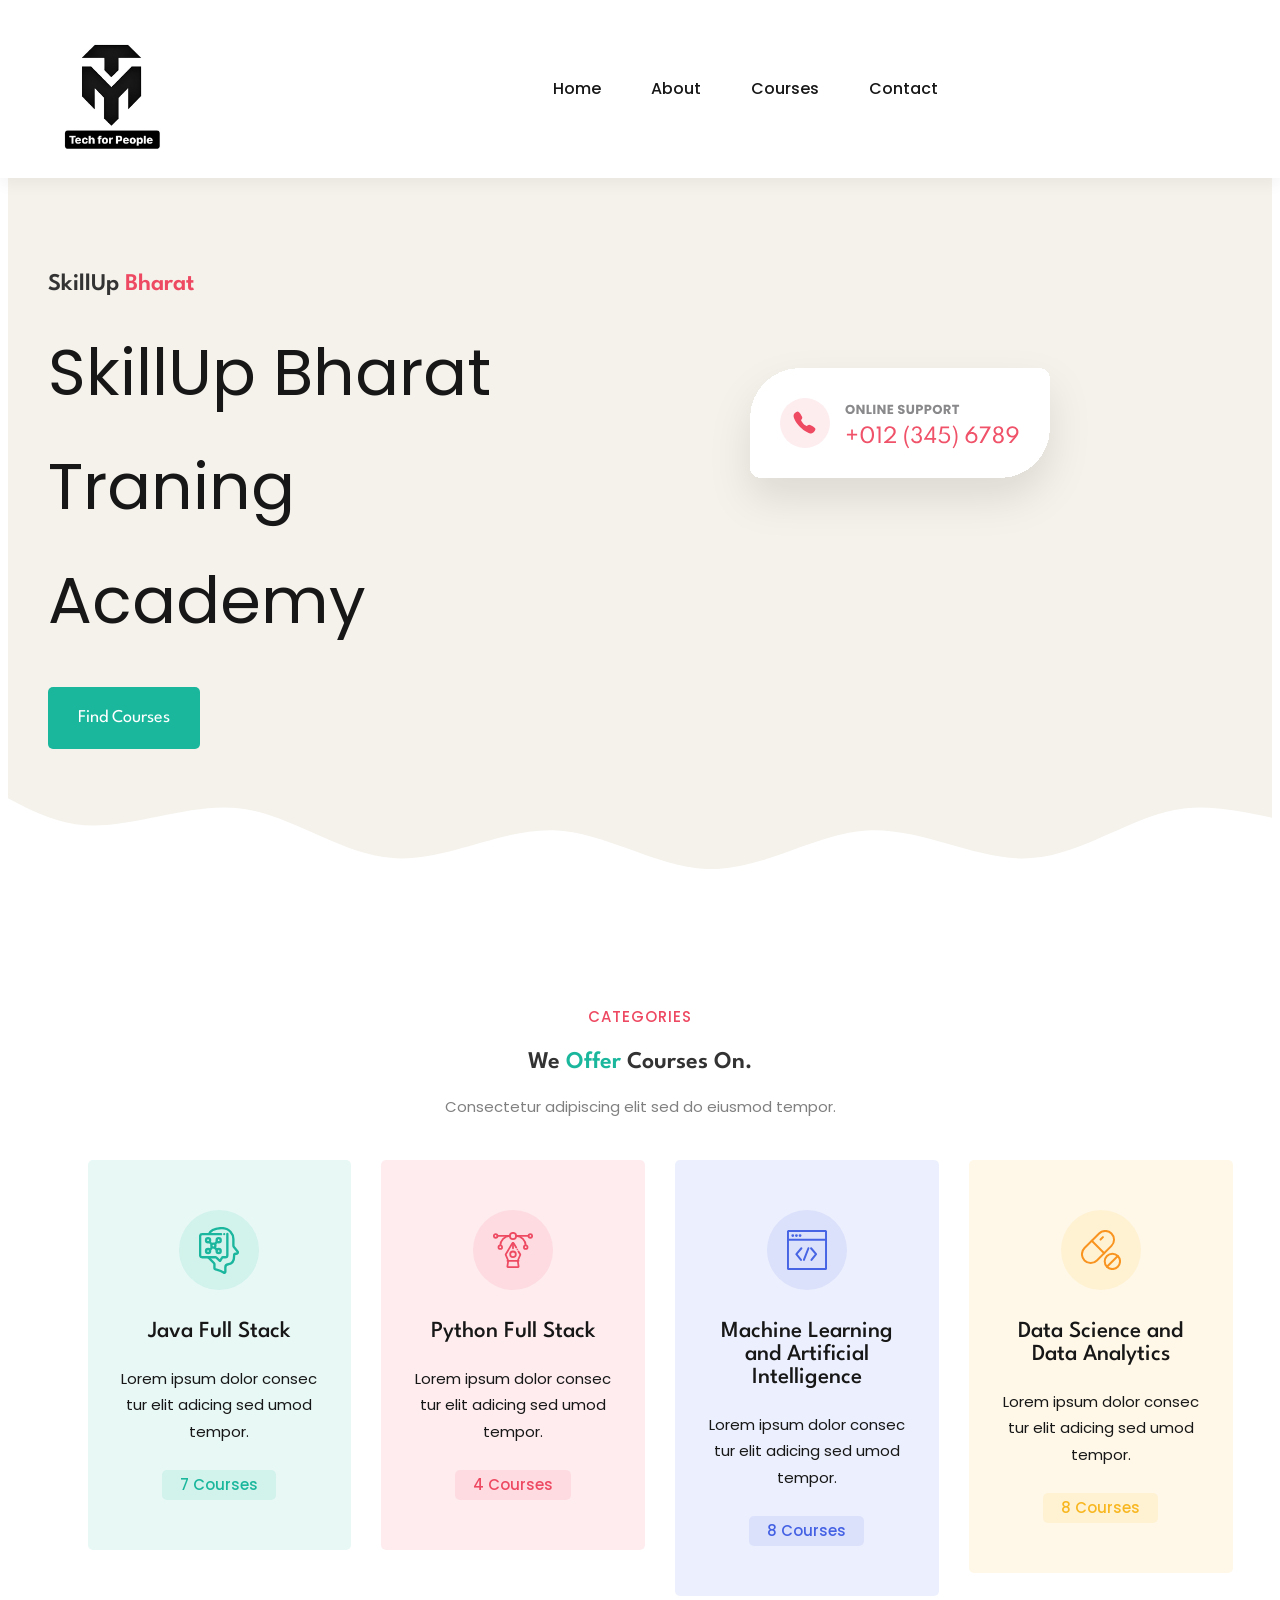
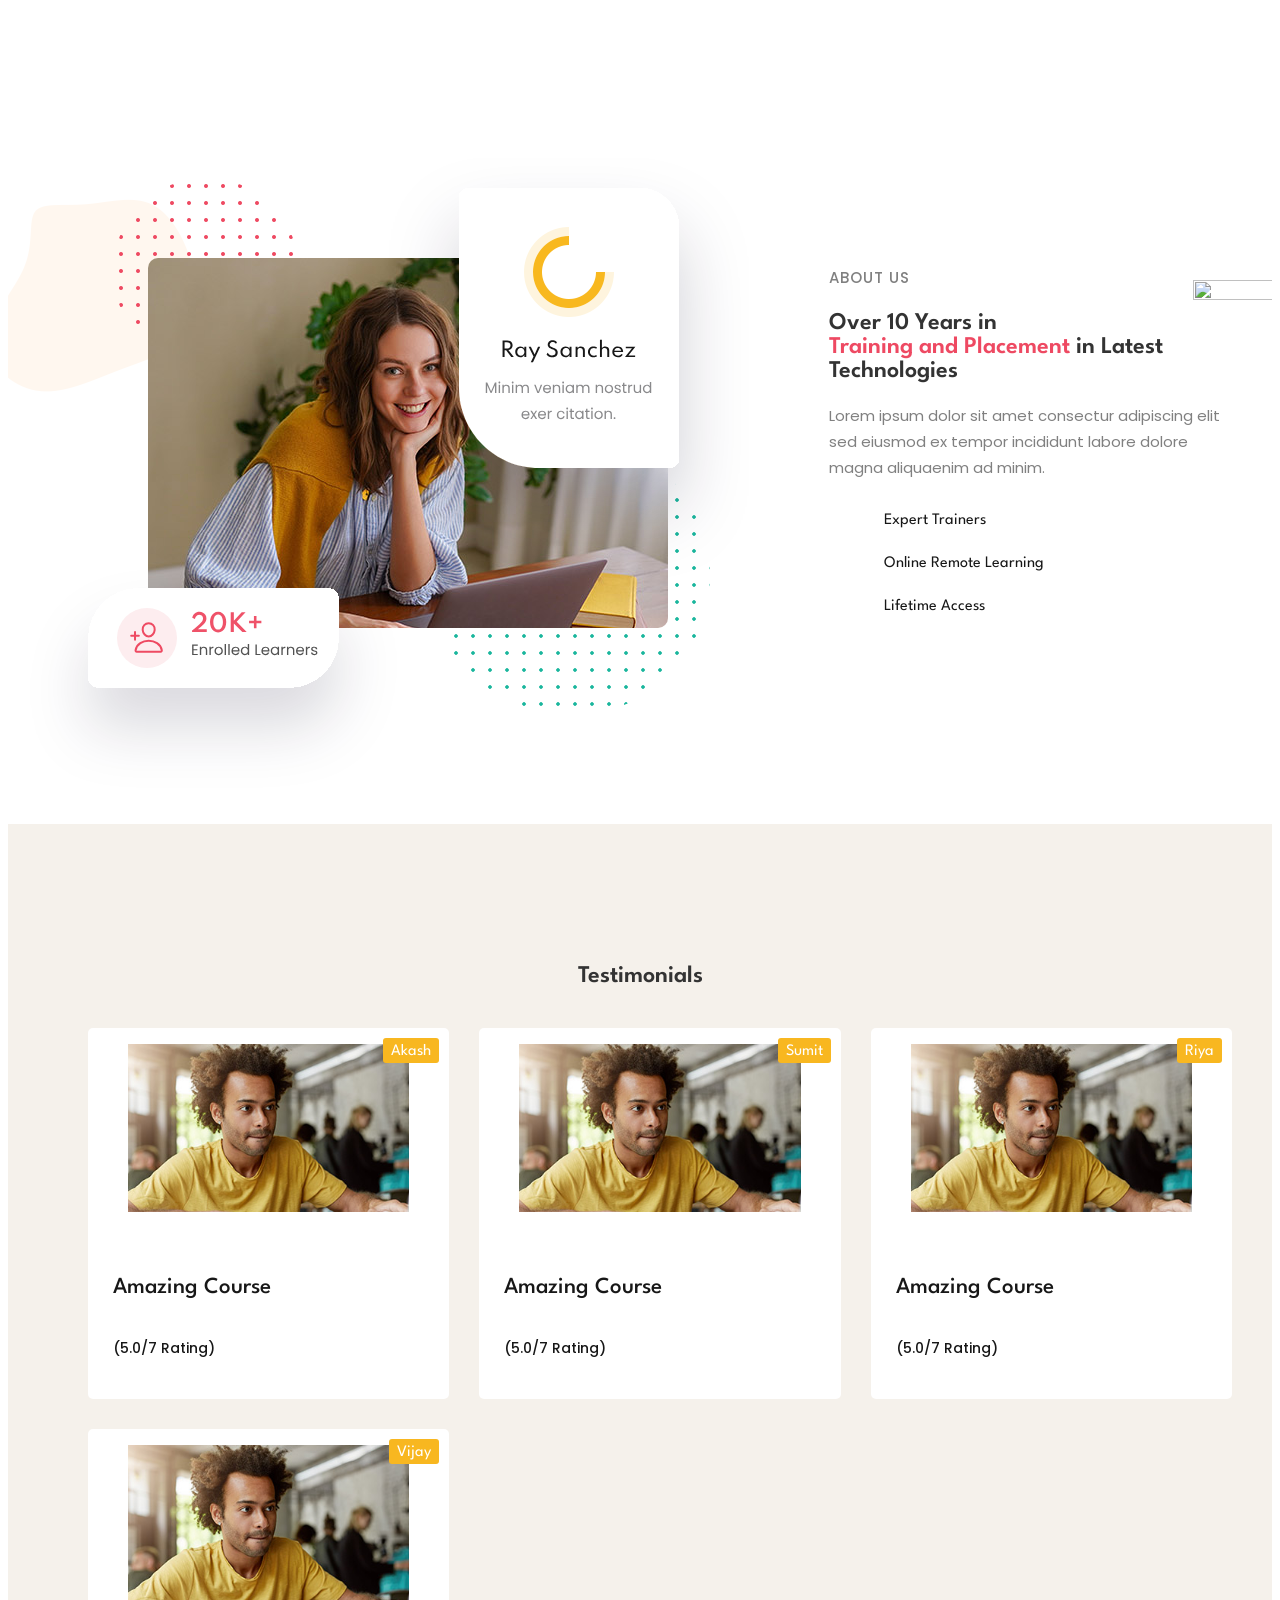
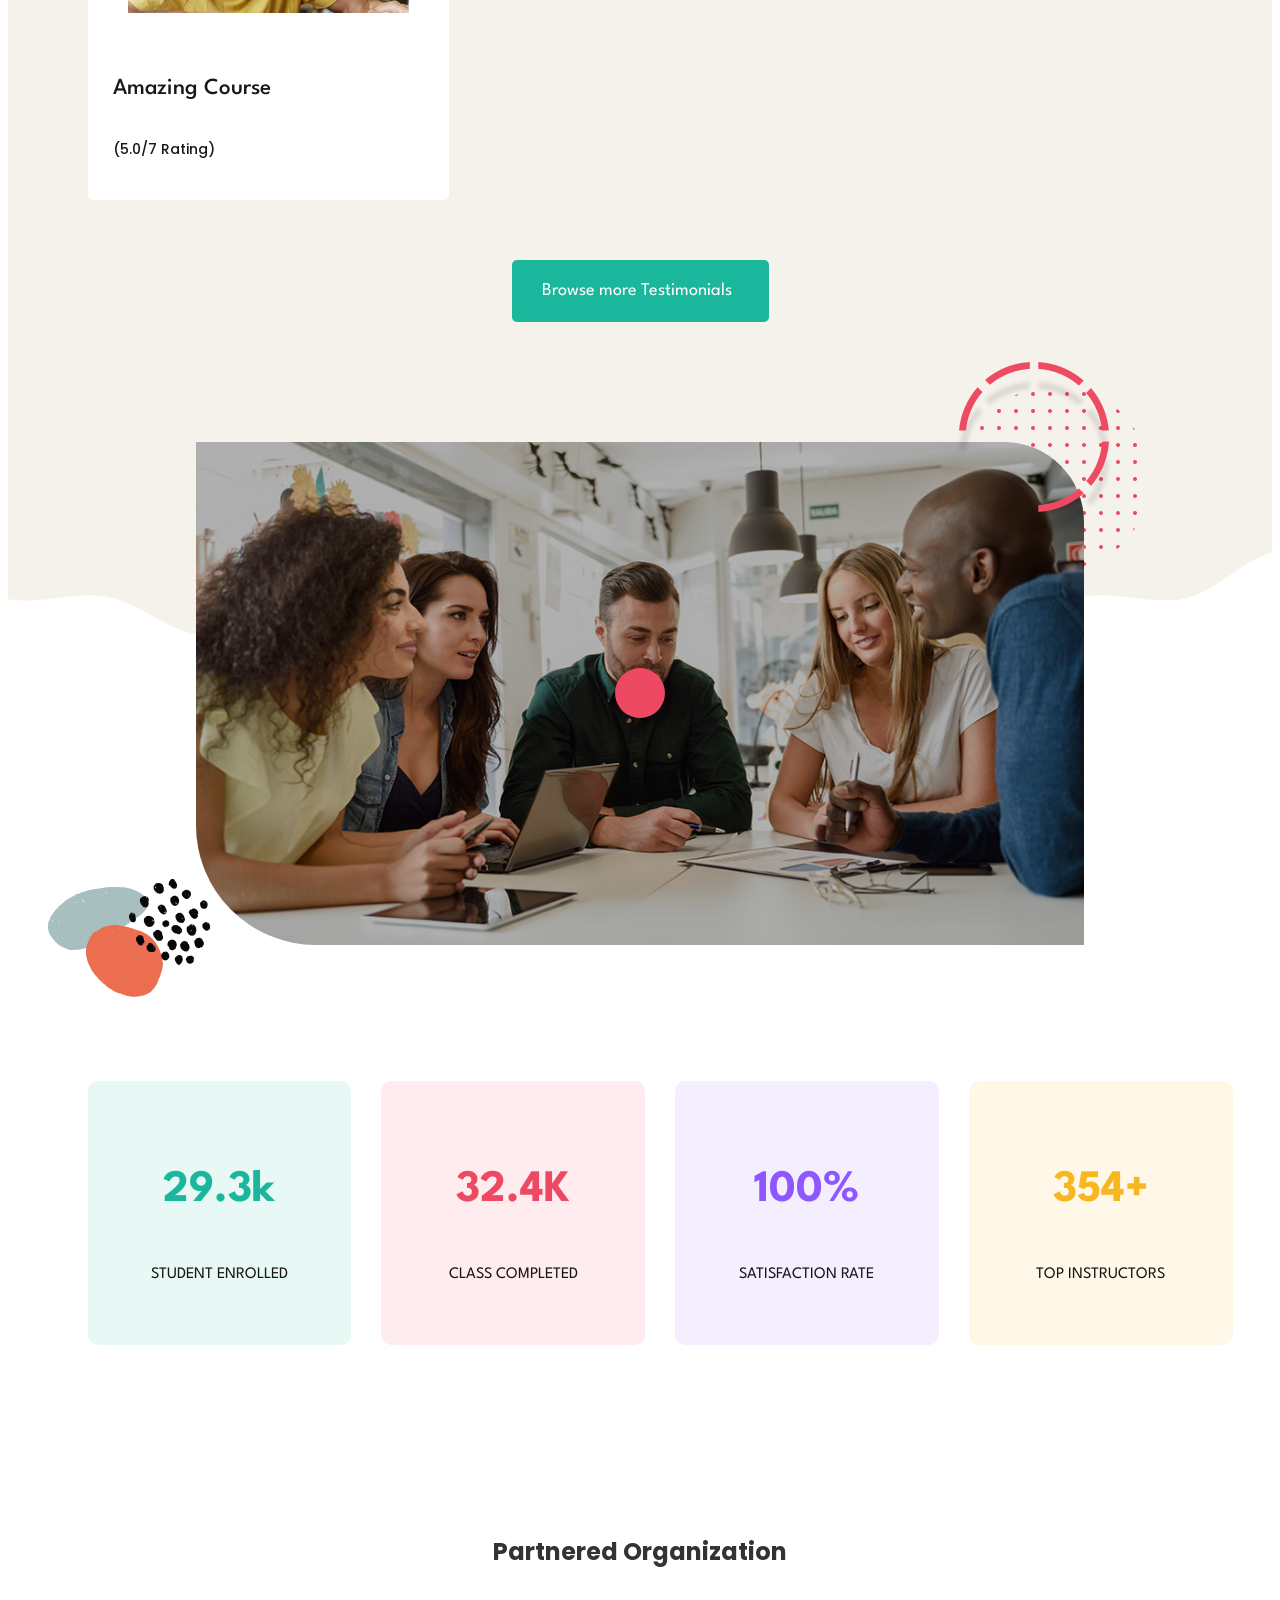
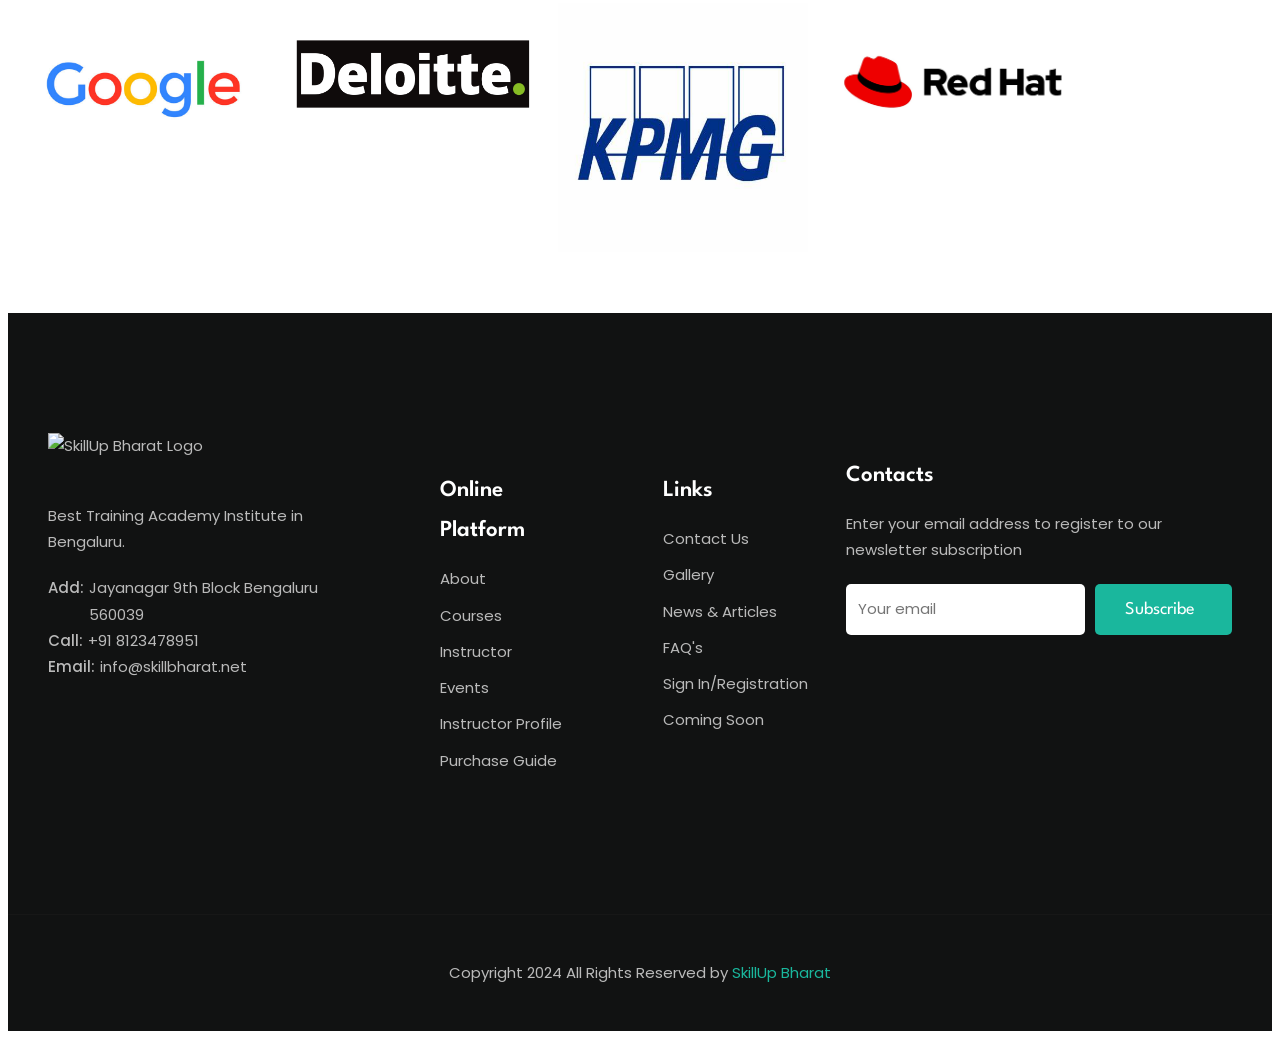
==== index.html @ 13961dc4 "new" ====
<!DOCTYPE html>
<html lang="en">
<head>
    <meta charset="UTF-8">
    <meta name="viewport" content="width=device-width, initial-scale=1.0">
    <!-- Primary Meta Tag -->
    <title>SkillUp Bharat</title>
    <meta name="title" content="SkillUp Bharat">
    <meta name="description" content="Training Placement Conselling">
    <!-- Favicon -->
     <link rel="shortcut icon" href="./favicon.svg" type="image/svg+xml">

    <!-- custom css link -->
    <link rel="stylesheet" href="/static/css/style.css">

    <!-- Google font link -->
    <link rel="preconnect" href="https://fonts.googleapis.com">
    <link rel="preconnect" href="https://fonts.gstatic.com" crossorigin>
    <link
      href="https://fonts.googleapis.com/css2?family=League+Spartan:wght@400;500;600;700;800&family=Poppins:wght@400;500&display=swap"
      rel="stylesheet">

    <link rel="preload" as="image" href="/static/images/hero-bg.svg">
    <link rel="preload" as="image" href="/static/images/hero-banner-1.jpg">
    <link rel="preload" as="image" href="/static/images/hero-banner-2.jpg">
    <link rel="preload" as="image" href="/static/images/hero-shape-1.svg">
    <link rel="preload" as="image" href="/static/images/hero-shape-2.png">
</head>
<body>
    <header class="header" data-header>
        <div class="container">
    
          <a href="#" class="logo">
            <img src="/static/images/techmiya_logo (1).jpg" width="162" height="50" alt="SkillUp Bharat logo">
          </a>
    
          <nav class="navbar" data-navbar>
    
            <div class="wrapper">
              <a href="#" class="logo">
                <img src="/static/images/techmiya_logo (1).jpg" width="162" height="50" alt="SkillUp Bharat logo">
              </a>
    
              <button class="nav-close-btn" aria-label="close menu" data-nav-toggler>
                <ion-icon name="close-outline" aria-hidden="true"></ion-icon>
              </button>
            </div>
    
            <ul class="navbar-list">
    
              <li class="navbar-item">
                <a href="#home" class="navbar-link" data-nav-link>Home</a>
              </li>
    
              <li class="navbar-item">
                <a href="#about" class="navbar-link" data-nav-link>About</a>
              </li>
    
              <li class="navbar-item">
                <a href="#courses" class="navbar-link" data-nav-link>Courses</a>
              </li>
    
              <!-- <li class="navbar-item">
                <a href="#blog" class="navbar-link" data-nav-link>Blog</a>
              </li> -->
    
              <li class="navbar-item">
                <a href="#" class="navbar-link" data-nav-link>Contact</a>
              </li>
    
            </ul>
    
          </nav>
    
          <div class="header-actions">
    
            <button class="header-action-btn" aria-label="toggle search" title="Search">
              <ion-icon name="search-outline" aria-hidden="true"></ion-icon>
            </button>
    
            <!-- <button class="header-action-btn" aria-label="cart" title="Cart">
              <ion-icon name="cart-outline" aria-hidden="true"></ion-icon>
    
              <span class="btn-badge">0</span>
            </button> -->
    
            <!-- <a href="#" class="btn has-before">
              <span class="span">Try for free</span>
    
              <ion-icon name="arrow-forward-outline" aria-hidden="true"></ion-icon>
            </a> -->
    
            <button class="header-action-btn" aria-label="open menu" data-nav-toggler>
              <ion-icon name="menu-outline" aria-hidden="true"></ion-icon>
            </button>
    
          </div>
    
          <div class="overlay" data-nav-toggler data-overlay></div>
    
        </div>
      </header>



      <main>
        <article>
            <section class="section hero has-bg-image" id="home" aria-label="home" style="background-image: url('/static/images/hero-bg.svg');">
                <div class="container">
                    <div class="hero-content">
                        <h1 class="h1 section-title">
                            SkillUp <span class="span">Bharat</span> 
                        </h1>

                        <p class="hero-text">
                            SkillUp Bharat Traning Academy
                        </p>

                        <a href="#" class="btn has-before">
                            <span class="span">Find Courses</span>
                        </a>
                    </div>
                    
                    <figure class="hero-banner">
                        <!-- <div class="img-holder one" style="--width: 270; --height: 300;">
                            <img src="/static/images/hero-banner-1.jpg" width="270" height="300" alt="hero banner" class="img-cover">
                        </div> -->

                        <!-- <div class="img-holder two" style="--width: 270; --height: 300;"></div>
                            <img src="/static/images/hero-banner-2.jpg" width="270" height="300" alt="hero banner" class="img-cover">
                        </div> -->

                        <img src="/static/images/hero-shape-1.svg" width="380" height="190" alt="" class="shape hero-shape-1">

                        <img src="/static/images/hero-shape-2.png" width="622" height="551" alt="" class="shape hero-shape-1">
                    </figure>
                </div>
            </section>

           <!-- Category -->
           <section class="section category" aria-label="category">
            <div class="container">
    
              <p class="section-subtitle">Categories</p>
    
              <h2 class="h2 section-title">
                We <span class="span">Offer</span> Courses On.
              </h2>
    
              <p class="section-text">
                Consectetur adipiscing elit sed do eiusmod tempor.
              </p>
    
              <ul class="grid-list">
    
                <li>
                  <div class="category-card" style="--color: 170, 75%, 41%">
    
                    <div class="card-icon">
                      <img src="/static/images/category-1.svg" width="40" height="40" loading="lazy"
                        alt="Java Full Stack" class="img">
                    </div>
    
                    <h3 class="h3">
                      <a href="#" class="card-title">Java Full Stack</a>
                    </h3>
    
                    <p class="card-text">
                      Lorem ipsum dolor consec tur elit adicing sed umod tempor.
                    </p>
    
                    <span class="card-badge">7 Courses</span>
    
                  </div>
                </li>
    
                <li>
                  <div class="category-card" style="--color: 351, 83%, 61%">
    
                    <div class="card-icon">
                      <img src="/static/images/category-2.svg" width="40" height="40" loading="lazy"
                        alt="Python Full Stack" class="img">
                    </div>
    
                    <h3 class="h3">
                      <a href="#" class="card-title">Python Full Stack</a>
                    </h3>
    
                    <p class="card-text">
                      Lorem ipsum dolor consec tur elit adicing sed umod tempor.
                    </p>
    
                    <span class="card-badge">4 Courses</span>
    
                  </div>
                </li>
    
                <li>
                  <div class="category-card" style="--color: 229, 75%, 58%">
    
                    <div class="card-icon">
                      <img src="/static/images/category-3.svg" width="40" height="40" loading="lazy"
                        alt="Machine Learning and Artificial Intelligence" class="img">
                    </div>
    
                    <h3 class="h3">
                      <a href="#" class="card-title">Machine Learning and Artificial Intelligence</a>
                    </h3>
    
                    <p class="card-text">
                      Lorem ipsum dolor consec tur elit adicing sed umod tempor.
                    </p>
    
                    <span class="card-badge">8 Courses</span>
    
                  </div>
                </li>
    
                <li>
                  <div class="category-card" style="--color: 42, 94%, 55%">
    
                    <div class="card-icon">
                      <img src="/static/images/category-4.svg" width="40" height="40" loading="lazy"
                        alt="Hybrid Distance Programs" class="img">
                    </div>
    
                    <h3 class="h3">
                      <a href="#" class="card-title">Data Science and Data Analytics</a>
                    </h3>
    
                    <p class="card-text">
                      Lorem ipsum dolor consec tur elit adicing sed umod tempor.
                    </p>
    
                    <span class="card-badge">8 Courses</span>
    
                  </div>
                </li>
    
              </ul>
    
            </div>
          </section>

          <!-- About us -->
          <section class="section about" id="about" aria-label="about">
            <div class="container">
    
              <figure class="about-banner">
    
                <div class="img-holder" style="--width: 520; --height: 370;">
                  <img src="/static/images/about-banner.jpg" width="520" height="370" loading="lazy" alt="about banner"
                    class="img-cover">
                </div>
    
                <img src="/static/images/about-shape-1.svg" width="360" height="420" loading="lazy" alt=""
                  class="shape about-shape-1">
    
                <img src="/static/images/about-shape-2.svg" width="371" height="220" loading="lazy" alt=""
                  class="shape about-shape-2">
    
                <img src="/static/images/about-shape-3.png" width="722" height="528" loading="lazy" alt=""
                  class="shape about-shape-3">
    
              </figure>
    
              <div class="about-content">
    
                <p class="section-subtitle">About Us</p>
    
                <h2 class="h2 section-title">
                  Over 10 Years in <span class="span">Training and Placement</span> in Latest Technologies
                </h2>
    
                <p class="section-text">
                  Lorem ipsum dolor sit amet consectur adipiscing elit sed eiusmod ex tempor incididunt labore dolore magna
                  aliquaenim ad
                  minim.
                </p>
    
                <ul class="about-list">
    
                  <li class="about-item">
                    <ion-icon name="checkmark-done-outline" aria-hidden="true"></ion-icon>
    
                    <span class="span">Expert Trainers</span>
                  </li>
    
                  <li class="about-item">
                    <ion-icon name="checkmark-done-outline" aria-hidden="true"></ion-icon>
    
                    <span class="span">Online Remote Learning</span>
                  </li>
    
                  <li class="about-item">
                    <ion-icon name="checkmark-done-outline" aria-hidden="true"></ion-icon>
    
                    <span class="span">Lifetime Access</span>
                  </li>
    
                </ul>
    
                <img src="./assets/images/about-shape-4.svg" width="100" height="100" loading="lazy" alt=""
                  class="shape about-shape-4">
    
              </div>
    
            </div>
          </section>


          <!-- Testimonies -->
           <section class="section course" id="courses" aria-label="course">
            <div class="container">
              <!-- <p class="section subtitle">Testimonials</p> -->
              <h2 class="h2 section-title">Testimonials</h2>

              <ul class="grid-list">
                <li>
                  <div class="course-card">
                    <figure class="card-banner img-holder" style="--width: 370; --height: 220;">
                     <img src="/static/images/course-1.jpg" width="370" height="220" loading="lazy" alt="" class="img-cover">
                     </figure>
                     
                     <div class="abs-badge">
                      <!-- <ion-icon name="time-outline" aria-hidden="true"></ion-icon> -->
                      <span class="span">Akash</span>
                     </div>
                     <div class="card-content">
                      <!-- <span class="badge">Begineer</span> -->
                      <h3 class="h3">
                        <a href="#" class="card-title">Amazing Course</a>
                      </h3>

                      <div class="wrapper">
                        <div class="rating-wrapper"></div>
                        <ion-icon name="star"></ion-icon>
                        <ion-icon name="star"></ion-icon>
                        <ion-icon name="star"></ion-icon>
                        <ion-icon name="star"></ion-icon>
                        <ion-icon name="star"></ion-icon>
                      </div>
                      <p class="rating-text">(5.0/7 Rating)</p>
                     </div>

                     <!-- <ul class="card-meta-list">
                      <li class="card-meta-item">
                        <ion-icon name="library-outline" aria-hidden="true"></ion-icon>
                        <span class="span">8 lessons</span>
                      </li>
                      <li class="card-meta-item">
                        <ion-icon name="people-outline" aria-hidden="true"></ion-icon>
                        <span class="span">20 students</span>
                      </li>
                     </ul> -->

                  </div>
                </li>

                <li>
                  <div class="course-card">
                    <figure class="card-banner img-holder" style="--width: 370; --height: 220;">
                     <img src="/static/images/course-1.jpg" width="370" height="220" loading="lazy" alt="" class="img-cover">
                     </figure>
                     
                     <div class="abs-badge">
                      <!-- <ion-icon name="time-outline" aria-hidden="true"></ion-icon> -->
                      <span class="span">Sumit</span>
                     </div>
                     <div class="card-content">
                      <!-- <span class="badge">Begineer</span> -->
                      <h3 class="h3">
                        <a href="#" class="card-title">Amazing Course</a>
                      </h3>

                      <div class="wrapper">
                        <div class="rating-wrapper"></div>
                        <ion-icon name="star"></ion-icon>
                        <ion-icon name="star"></ion-icon>
                        <ion-icon name="star"></ion-icon>
                        <ion-icon name="star"></ion-icon>
                        <ion-icon name="star"></ion-icon>
                      </div>
                      <p class="rating-text">(5.0/7 Rating)</p>
                     </div>

                     <!-- <ul class="card-meta-list">
                      <li class="card-meta-item">
                        <ion-icon name="library-outline" aria-hidden="true"></ion-icon>
                        <span class="span">8 lessons</span>
                      </li>
                      <li class="card-meta-item">
                        <ion-icon name="people-outline" aria-hidden="true"></ion-icon>
                        <span class="span">20 students</span>
                      </li>
                     </ul> -->

                  </div>
                </li>


                <li>
                  <div class="course-card">
                    <figure class="card-banner img-holder" style="--width: 370; --height: 220;">
                     <img src="/static/images/course-1.jpg" width="370" height="220" loading="lazy" alt="" class="img-cover">
                     </figure>
                     
                     <div class="abs-badge">
                      <!-- <ion-icon name="time-outline" aria-hidden="true"></ion-icon> -->
                      <span class="span">Riya</span>
                     </div>
                     <div class="card-content">
                      <!-- <span class="badge">Begineer</span> -->
                      <h3 class="h3">
                        <a href="#" class="card-title">Amazing Course</a>
                      </h3>

                      <div class="wrapper">
                        <div class="rating-wrapper"></div>
                        <ion-icon name="star"></ion-icon>
                        <ion-icon name="star"></ion-icon>
                        <ion-icon name="star"></ion-icon>
                        <ion-icon name="star"></ion-icon>
                        <ion-icon name="star"></ion-icon>
                      </div>
                      <p class="rating-text">(5.0/7 Rating)</p>
                     </div>

                     <!-- <ul class="card-meta-list">
                      <li class="card-meta-item">
                        <ion-icon name="library-outline" aria-hidden="true"></ion-icon>
                        <span class="span">8 lessons</span>
                      </li>
                      <li class="card-meta-item">
                        <ion-icon name="people-outline" aria-hidden="true"></ion-icon>
                        <span class="span">20 students</span>
                      </li>
                     </ul> -->

                  </div>
                </li>


                <li>
                  <div class="course-card">
                    <figure class="card-banner img-holder" style="--width: 370; --height: 220;">
                     <img src="/static/images/course-1.jpg" width="370" height="220" loading="lazy" alt="" class="img-cover">
                     </figure>
                     
                     <div class="abs-badge">
                      <!-- <ion-icon name="time-outline" aria-hidden="true"></ion-icon> -->
                      <span class="span">Vijay</span>
                     </div>
                     <div class="card-content">
                      <!-- <span class="badge">Begineer</span> -->
                      <h3 class="h3">
                        <a href="#" class="card-title">Amazing Course</a>
                      </h3>

                      <div class="wrapper">
                        <div class="rating-wrapper"></div>
                        <ion-icon name="star"></ion-icon>
                        <ion-icon name="star"></ion-icon>
                        <ion-icon name="star"></ion-icon>
                        <ion-icon name="star"></ion-icon>
                        <ion-icon name="star"></ion-icon>
                      </div>
                      <p class="rating-text">(5.0/7 Rating)</p>
                     </div>

                     <!-- <ul class="card-meta-list">
                      <li class="card-meta-item">
                        <ion-icon name="library-outline" aria-hidden="true"></ion-icon>
                        <span class="span">8 lessons</span>
                      </li>
                      <li class="card-meta-item">
                        <ion-icon name="people-outline" aria-hidden="true"></ion-icon>
                        <span class="span">20 students</span>
                      </li>
                     </ul> -->

                  </div>
                </li>


              </ul>

              <a href="#" class="btn has-before">
                <span class="span">Browse more Testimonials</span>
                <ion-icon name="arrow-forward-outline" aria-hidden="true"></ion-icon>
              </a>
            </div>
           </section>

           <!-- Testimonials Ends here -->


            <!-- 
        - #VIDEO
      -->

      <section class="video has-bg-image" aria-label="video"
      style="background-image: url('/static/images/video-bg.png')">
      <div class="container">

        <div class="video-card">

          <div class="video-banner img-holder has-after" style="--width: ; --height: ;">
            <img src="/static/images/video-banner.jpg" width="970" height="550" loading="lazy" alt="video banner"
              class="img-cover">

            <button class="play-btn" aria-label="play video">
              <ion-icon name="play" aria-hidden="true"></ion-icon>
            </button>
          </div>

          <img src="/static/images/video-shape-1.png" width="1089" height="605" loading="lazy" alt=""
            class="shape video-shape-1">

          <img src="/static/images/video-shape-2.png" width="158" height="174" loading="lazy" alt=""
            class="shape video-shape-2">

        </div>

      </div>
    </section>

     <!-- 
        - #STATE
      -->

      <section class="section stats" aria-label="stats">
        <div class="container">

          <ul class="grid-list">

            <li>
              <div class="stats-card" style="--color: 170, 75%, 41%">
                <h3 class="card-title">29.3k</h3>

                <p class="card-text">Student Enrolled</p>
              </div>
            </li>

            <li>
              <div class="stats-card" style="--color: 351, 83%, 61%">
                <h3 class="card-title">32.4K</h3>

                <p class="card-text">Class Completed</p>
              </div>
            </li>

            <li>
              <div class="stats-card" style="--color: 260, 100%, 67%">
                <h3 class="card-title">100%</h3>

                <p class="card-text">Satisfaction Rate</p>
              </div>
            </li>

            <li>
              <div class="stats-card" style="--color: 42, 94%, 55%">
                <h3 class="card-title">354+</h3>

                <p class="card-text">Top Instructors</p>
              </div>
            </li>

          </ul>

        </div>
      </section>

      <!-- Our Partner Companies -->
      
      <section class="partner-logos">
        <h2 class="section-title">Partnered Organization</h2>
        <div class="slider">
            <div class="slide-track">
                <!-- Repeat logos multiple times to create a smooth loop -->
                <div class="slide">
                    <img src="/static/images/google-logo.jpg" alt="Sumadhura Logo" />
                </div>
                <div class="slide">
                    <img src="/static/images/delloite.png" alt="SBI Logo" />
                </div>
                <div class="slide">
                    <img src="/static/images/kpmg-logo.jpeg" alt="SAP Logo" />
                </div>
                <div class="slide">
                    <img src="/static/images/redhat.png" alt="Sagar Hospitals Logo" />
                </div>
              </div>
              </div>
              
        </section>



    

        </article>
      </main>

 <!-- 
    - #FOOTER
  -->

  <footer class="footer" style="background-image: url('./assets/images/footer-bg.png')">

    <div class="footer-top section">
      <div class="container grid-list">

        <div class="footer-brand">

          <a href="#" class="logo">
            <img src="./assets/images/logo-light.svg" width="162" height="50" alt="SkillUp Bharat Logo">
          </a>

          <p class="footer-brand-text">
            Best Training Academy Institute in Bengaluru.
          </p>

          <div class="wrapper">
            <span class="span">Add:</span>

            <address class="address">Jayanagar 9th Block Bengaluru 560039</address>
          </div>

          <div class="wrapper">
            <span class="span">Call:</span>

            <a href="tel:+91 8123478951" class="footer-link">+91 8123478951</a>
          </div>

          <div class="wrapper">
            <span class="span">Email:</span>

            <a href="mailto:info@skillbharat.net" class="footer-link">info@skillbharat.net</a>
          </div>

        </div>

        <ul class="footer-list">

          <li>
            <p class="footer-list-title">Online Platform</p>
          </li>

          <li>
            <a href="#" class="footer-link">About</a>
          </li>

          <li>
            <a href="#" class="footer-link">Courses</a>
          </li>

          <li>
            <a href="#" class="footer-link">Instructor</a>
          </li>

          <li>
            <a href="#" class="footer-link">Events</a>
          </li>

          <li>
            <a href="#" class="footer-link">Instructor Profile</a>
          </li>

          <li>
            <a href="#" class="footer-link">Purchase Guide</a>
          </li>

        </ul>

        <ul class="footer-list">

          <li>
            <p class="footer-list-title">Links</p>
          </li>

          <li>
            <a href="#" class="footer-link">Contact Us</a>
          </li>

          <li>
            <a href="#" class="footer-link">Gallery</a>
          </li>

          <li>
            <a href="#" class="footer-link">News & Articles</a>
          </li>

          <li>
            <a href="#" class="footer-link">FAQ's</a>
          </li>

          <li>
            <a href="#" class="footer-link">Sign In/Registration</a>
          </li>

          <li>
            <a href="#" class="footer-link">Coming Soon</a>
          </li>

        </ul>

        <div class="footer-list">

          <p class="footer-list-title">Contacts</p>

          <p class="footer-list-text">
            Enter your email address to register to our newsletter subscription
          </p>

          <form action="" class="newsletter-form">
            <input type="email" name="email_address" placeholder="Your email" required class="input-field">

            <button type="submit" class="btn has-before">
              <span class="span">Subscribe</span>

              <ion-icon name="arrow-forward-outline" aria-hidden="true"></ion-icon>
            </button>
          </form>

          <ul class="social-list">

            <li>
              <a href="#" class="social-link">
                <ion-icon name="logo-facebook"></ion-icon>
              </a>
            </li>

            <li>
              <a href="#" class="social-link">
                <ion-icon name="logo-linkedin"></ion-icon>
              </a>
            </li>

            <li>
              <a href="#" class="social-link">
                <ion-icon name="logo-instagram"></ion-icon>
              </a>
            </li>

            <li>
              <a href="#" class="social-link">
                <ion-icon name="logo-twitter"></ion-icon>
              </a>
            </li>

            <li>
              <a href="#" class="social-link">
                <ion-icon name="logo-youtube"></ion-icon>
              </a>
            </li>

          </ul>

        </div>

      </div>
    </div>

    <div class="footer-bottom">
      <div class="container">

        <p class="copyright">
          Copyright 2024 All Rights Reserved by <a href="#" class="copyright-link">SkillUp Bharat</a>
        </p>

      </div>
    </div>

  </footer>



      <a href="#top" class="back-top-btn" aria-label="back top top" data-back-top-btn>
        <ion-icon name="chevron-up" aria-hidden="true"></ion-icon>
      </a>
      
    




    <!-- custom js link -->
     <script src="/static/scripts/script.js"></script>

     <!-- ionicon -->
     <script type="module" src="https://unpkg.com/ionicons@5.5.2/dist/ionicons/ionicons.esm.js"></script>
     <script nomodule src="https://unpkg.com/ionicons@5.5.2/dist/ionicons/ionicons.js"></script>
</body>
</html>
---- static/css/style.css ----
:root {
    /* 
    colors
    */

    --selective-yellow: hsl(42, 94%, 55%);
    --eerie-black-1: hsl(0, 0%, 9%);
    --eerie-black-2: hsl(180, 3%, 7%);
    --quick-silver: hsl(0, 0%, 65%);
    --radical-red: hsl(351, 83%, 61%);
    --light-gray: hsl(0, 0%, 80%);
    --isabelline: hsl(36, 33%, 94%);
    --gray-x-11: hsl(0, 0%, 73%);
    --kappel_15: hsla(170, 75%, 41%, 0.15);
    --platinum: hsl(0, 0%, 90%);
    --gray-web: hsl(0, 0%, 50%);
    --black_80: hsla(0, 0%, 0%, 0.8);
    --white_50: hsla(0, 0%, 100%, 0.5);
    --black_50: hsla(0, 0%, 0%, 0.5);
    --black_30: hsla(0, 0%, 0%, 0.3);
    --kappel: hsl(170, 75%, 41%);
    --white: hsl(0, 0%, 100%);

/* 
gradient color
*/
--gradient: linear-gradient(-90deg,hsl(151, 58%, 46%) 0%,hsl(170, 75%, 41%) 100%);

/* 
typography */
--ff-league_spartan: 'League Spartan', sans-serif;
--ff-poppins: 'Poppins', sans-serif; 

--fs-1: 4.2rem;
--fs-2: 3.2rem;
--fs-3: 2.3rem;
--fs-4: 1.8rem;
--fs-5: 1.5rem;
--fs-6: 1.4rem;
--fs-7: 1.3rem;

--fw-500: 500;
--fw-600: 600;

/* 
Spacing
*/
--section-padding: 75px;

/* 
Shadow

*/

--shadow-1: 0 6px 15px 0 hsla(0, 0%, 0%, 0.05);
--shadow-2: 0 10px 30px hsla(0, 0%, 0%, 0.06);
--shadow-3: 0 10px 50px 0 hsla(220, 53%, 22%, 0.1);



/* 
Border Radius

*/
--radius-pill: 500px;
--radius-circle: 50%;
--radius-3: 3px;
--radius-5: 5px;
--radius-10: 10px;


/* 
Transition
*/
--transition-1: 0.25s ease;
--transition-2: 0.5s ease;
--cubic-in: cubic-bezier(0.51, 0.03, 0.64, 0.28);
--cubic-out: cubic-bezier(0.33, 0.85, 0.4, 0.96);
}

*,
*::before
*::after {
    margin: 0;
    padding: 0;
    box-sizing: border-box;
}

li { list-style: none;}

a,
img,
span,
data,
input,
button,
ion-icon { font-display: block; }

a,
img,
span,
data,
input,
button,
ion-icon { display: block; }

a {
  color: inherit;
  text-decoration: none;
}

img { height: auto; }

input,
button {
  background: none;
  border: none;
  font: inherit;
}

input { width: 100%; }

button { cursor: pointer; }

ion-icon { pointer-events: none; }

address { font-style: normal; }

html {
  font-family: var(--ff-poppins);
  font-size: 10px;
  scroll-behavior: smooth;
}

body {
  background-color: var(--white);
  color: var(--gray-web);
  font-size: 1.6rem;
  line-height: 1.75;
}

:focus-visible { outline-offset: 4px; }

::-webkit-scrollbar { width: 10px; }

::-webkit-scrollbar-track { background-color: hsl(0, 0%, 98%); }

::-webkit-scrollbar-thumb { background-color: hsl(0, 0%, 80%); }

::-webkit-scrollbar-thumb:hover { background-color: hsl(0, 0%, 70%); }





/*-----------------------------------*\
  #REUSED STYLE
\*-----------------------------------*/

.container { padding-inline: 15px; }

.section { padding-block: var(--section-padding); }

.shape {
  position: absolute;
  display: none;
}

.has-bg-image {
  background-repeat: no-repeat;
  background-size: cover;
  background-position: center;
}

.h1,
.h2,
.h3 {
  color: var(--eerie-black-1);
  font-family: var(--ff-league_spartan);
  line-height: 1;
}

.h1,
.h2 { font-weight: var(--fw-600); }

.h1 { font-size: var(--fs-1); }

.h2 { font-size: var(--fs-2); }

.h3 {
  font-size: var(--fs-3);
  font-weight: var(--fw-500);
}

.section-title {
  --color: var(--radical-red);
  text-align: center;
}

.section-title .span {
  display: inline-block;
  color: var(--color);
  
}

.btn {
  background-color: var(--kappel);
  color: var(--white);
  font-family: var(--ff-league_spartan);
  font-size: var(--fs-4);
  display: flex;
  align-items: center;
  gap: 7px;
  max-width: max-content;
  padding: 10px 20px;
  border-radius: var(--radius-5);
  overflow: hidden;
}

.has-before,
.has-after {
  position: relative;
  z-index: 1;
}

.has-before::before,
.has-after::after {
  position: absolute;
  content: "";
}

.btn::before {
  inset: 0;
  background-image: var(--gradient);
  z-index: -1;
  border-radius: inherit;
  transform: translateX(-100%);
  transition: var(--transition-2);
}

.btn:is(:hover, :focus)::before { transform: translateX(0); }

.img-holder {
  aspect-ratio: var(--width) / var(--height);
  background-color: var(--light-gray);
  overflow: hidden;
}

.img-cover {
  width: 100%;
  height: 100%;
  object-fit: cover;
}

.section-subtitle {
  font-size: var(--fs-5);
  text-transform: uppercase;
  font-weight: var(--fw-500);
  letter-spacing: 1px;
  text-align: center;
  margin-block-end: 15px;
}

.section-text {
  font-size: var(--fs-5);
  text-align: center;
  margin-block: 15px 25px;
}

.grid-list {
  display: grid;
  gap: 30px;
}

.category-card,
.stats-card { background-color: hsla(var(--color), 0.1); }

:is(.course, .blog) .section-title { margin-block-end: 40px; }





/*-----------------------------------*\
  #HEADER
\*-----------------------------------*/

.header .btn { display: none; }

.header {
  position: absolute;
  top: 0;
  left: 0;
  width: 100%;
  background-color: var(--white);
  padding-block: 12px;
  box-shadow: var(--shadow-1);
  z-index: 4;
}

.header.active { position: fixed; }

.header .container,
.header-actions {
  display: flex;
  justify-content: space-between;
  align-items: center;
  gap: 15px;
}

.header-action-btn,
.nav-close-btn {
  position: relative;
  color: var(--eerie-black-1);
  font-size: 24px;
  transition: var(--transition-1);
}

.header-action-btn:is(:hover, :focus) { color: var(--kappel); }

.header-action-btn .btn-badge {
  position: absolute;
  top: -10px;
  right: -10px;
  background-color: var(--kappel);
  color: var(--white);
  font-family: var(--ff-league_spartan);
  font-size: var(--fs-6);
  min-width: 20px;
  height: 20px;
  border-radius: var(--radius-circle);
}

.navbar {
  position: fixed;
  top: 0;
  left: -320px;
  background-color: var(--white);
  width: 100%;
  max-width: 320px;
  height: 100%;
  z-index: 2;
  transition: 0.25s var(--cubic-in);
}

.navbar.active {
  transform: translateX(320px);
  transition: 0.5s var(--cubic-out);
}

.navbar .wrapper {
  padding: 15px 20px;
  border-block-end: 1px solid var(--platinum);
}

.nav-close-btn {
  background-color: var(--white);
  box-shadow: var(--shadow-2);
  padding: 8px;
  border-radius: var(--radius-circle);
}

.nav-close-btn:is(:hover, :focus) {
  background-color: var(--kappel);
  color: var(--white);
}

.navbar-list { padding: 15px 20px; }

.navbar-item:not(:last-child) { border-block-end: 1px solid var(--platinum); }

.navbar-link {
  padding-block: 8px;
  font-weight: var(--fw-500);
  transition: var(--transition-1);
}

.navbar-link:is(:hover, :focus) { color: var(--kappel); }

.overlay {
  position: fixed;
  inset: 0;
  background-color: var(--black_80);
  pointer-events: none;
  opacity: 0;
  z-index: 1;
  transition: var(--transition-1);
}

.overlay.active {
  opacity: 1;
  pointer-events: all;
}

/*-----------------------------------*\
  #HERO
\*-----------------------------------*/

.hero { padding-block-start: calc(var(--section-padding) + 80px); }

.hero .container {
  display: grid;
  gap: 40px;
}

.hero-text {
  color: var(--eerie-black-1);
  font-size: var(--fs-1);
  text-align: center;
  margin-block: 18px 20px;
}

.hero .btn { margin-inline: auto; }

.hero-banner {
  display: grid;
  grid-template-columns: 1fr 0.8fr;
  align-items: flex-start;
  gap: 30px;
}

.hero-banner .img-holder.one {
  border-top-right-radius: 70px;
  border-bottom-left-radius: 110px;
}

.hero-banner .img-holder.two {
  border-top-left-radius: 50px;
  border-bottom-right-radius: 90px;
}




/*-----------------------------------*\
  #CATEGORY
\*-----------------------------------*/

.category .section-subtitle { color: var(--radical-red); }

.category .section-title { --color: var(--kappel); }

.category .section-text { margin-block-end: 40px; }

.category-card {
  padding: 50px 30px;
  text-align: center;
  border-radius: var(--radius-5);
}

.category-card .card-icon {
  background-color: hsla(var(--color), 0.1);
  width: 80px;
  height: 80px;
  display: grid;
  place-items: center;
  border-radius: var(--radius-circle);
  margin-inline: auto;
  margin-block-end: 30px;
}

.category-card .card-text {
  color: var(--eerie-black-1);
  font-size: var(--fs-5);
  margin-block: 15px 25px;
}

.category-card .card-badge {
  background-color: hsla(var(--color), 0.1);
  color: hsl(var(--color));
  font-size: var(--fs-5);
  font-weight: var(--fw-500);
  padding: 2px 18px;
  max-width: max-content;
  margin-inline: auto;
  border-radius: var(--radius-5);
}


/* About us */

/*-----------------------------------*\
  #ABOUT
\*-----------------------------------*/

.about {
  padding-block-start: 0;
  overflow: hidden;
}

.about .container {
  display: grid;
  gap: 30px;
}

.about-banner {
  position: relative;
  z-index: 1;
}

.about-banner .img-holder { border-radius: var(--radius-10); }

.about-shape-2 {
  display: block;
  bottom: -100px;
  left: -60px;
  animation: bounce 2.5s infinite;
}

@keyframes bounce {
  0%,
  20%,
  50%,
  80%,
  100% { transform: translateY(0); }

  40% { transform: translateY(-30px); }

  60% { transform: translateY(-15px); }
}

.about :is(.section-subtitle, .section-title, .section-text) {
  text-align: left;
}

.about-item {
  margin-block: 15px;
  display: flex;
  align-items: center;
  gap: 15px;
}

.about-item ion-icon {
  color: var(--selective-yellow);
  font-size: 20px;
  --ionicon-stroke-width: 50px;
}

.about-item .span {
  color: var(--eerie-black-1);
  font-family: var(--ff-league_spartan);
}

/*-----------------------------------*\
  #Testimonials
\*-----------------------------------*/

.course { background-color: var(--isabelline); }

.course-card {
  position: relative;
  background-color: var(--white);
  border-radius: var(--radius-5);
  overflow: hidden;
}

.course-card .img-cover { transition: var(--transition-2); }

.course-card:is(:hover, :focus-within) .img-cover { transform: scale(1.1); }

.course-card :is(.abs-badge, .badge) {
  font-family: var(--ff-league_spartan);
  border-radius: var(--radius-3);
}

.course-card .abs-badge {
  position: absolute;
  top: 10px;
  right: 10px;
  background-color: var(--selective-yellow);
  color: var(--white);
  display: flex;
  align-items: center;
  gap: 5px;
  line-height: 1;
  padding: 6px 8px;
  padding-block-end: 3px;
}

.course-card .abs-badge ion-icon {
  font-size: 18px;
  margin-block-end: 5px;
  --ionicon-stroke-width: 50px;
}

.course-card .card-content { padding: 25px; }

.course-card .badge {
  background-color: var(--kappel_15);
  max-width: max-content;
  color: var(--kappel);
  line-height: 25px;
  padding-inline: 10px;
}

.course-card .card-title {
  display: -webkit-box;
  -webkit-box-orient: vertical;
  -webkit-line-clamp: 2;
  overflow: hidden;
  margin-block: 15px 8px;
  transition: var(--transition-1);
}

.course-card .card-title:is(:hover, :focus) { color: var(--kappel); }

.course-card :is(.wrapper, .rating-wrapper, .card-meta-list, .card-meta-item) {
  display: flex;
  align-items: center;
}

.course-card .wrapper { gap: 10px; }

.course-card .rating-wrapper { gap: 3px; }

.course-card .rating-wrapper ion-icon { color: var(--selective-yellow); }

.course-card .rating-text {
  color: var(--eerie-black-1);
  font-size: var(--fs-6);
  font-weight: var(--fw-500);
}

.course-card .price {
  color: var(--radical-red);
  font-family: var(--ff-league_spartan);
  font-size: var(--fs-4);
  font-weight: var(--fw-600);
  margin-block: 8px 15px;
}

.course-card .card-meta-list { flex-wrap: wrap; }

.course-card .card-meta-item {
  position: relative;
  gap: 5px;
}

.course-card .card-meta-item:not(:last-child)::after {
  content: "|";
  display: inline-block;
  color: var(--platinum);
  padding-inline: 10px;
}

.course-card .card-meta-item ion-icon {
  color: var(--quick-silver);
  --ionicon-stroke-width: 50px;
}

.course-card .card-meta-item .span {
  color: var(--eerie-black-1);
  font-size: var(--fs-7);
}

.course .btn {
  margin-inline: auto;
  margin-block-start: 60px;
}



/*-----------------------------------*\
  #VIDEO
\*-----------------------------------*/

.video {
  background-size: contain;
  background-position: center top;
}

.video-banner {
  position: relative;
  border-top-right-radius: 80px;
  border-bottom-left-radius: 120px;
}

.video .play-btn {
  position: absolute;
  top: 50%;
  left: 50%;
  transform: translate(-50%, -50%);
  background-color: var(--radical-red);
  font-size: 30px;
  padding: 16px;
  color: var(--white);
  border-radius: var(--radius-circle);
  box-shadow: 0 0 0 0 var(--white_50);
  z-index: 1;
  animation: pulse 3s ease infinite;
}

@keyframes pulse {
  0% { box-shadow: 0 0 0 0 var(--white_50); }
  100% { box-shadow: 0 0 0 20px transparent; }
}

.video-banner::after {
  inset: 0;
  background-color: var(--black_30);
}


/*-----------------------------------*\
  #STATS
\*-----------------------------------*/

.stats-card {
  text-align: center;
  padding: 25px;
  border-radius: var(--radius-10);
}

.stats-card :is(.card-title, .card-text) { font-family: var(--ff-league_spartan); }

.stats-card .card-title {
  color: hsl(var(--color));
  font-size: var(--fs-2);
  line-height: 1.1;
}

.stats-card .card-text {
  color: var(--eerie-black-1);
  text-transform: uppercase;
}


/* Partner */

.partner-logos {
  text-align: center;
  margin: 50px 0;
}

.section-title {
  font-size: 24px;
  margin-bottom: 20px;
  color: #333;
}

/* Slider container */
.slider {
  overflow: hidden;
  margin: 0 auto;
  white-space: nowrap;
}

/* Track of the slider */
.slide-track {
  display: flex;
  width: calc(250px * 14); /* Adjust according to how many logos you have (250px width) */
  animation: scroll 40s linear infinite;
}

/* Individual slides */
.slide {
  width: 250px; /* Set the width for each logo */
  padding: 10px;
}

.slide img {
  width: 100%;
  height: auto;
  object-fit: contain;
}

/* Scroll animation */
@keyframes scroll {
  0% {
      transform: translateX(0);
  }
  100% {
      transform: translateX(-100%);
  }
}

/* Mobile responsiveness */
@media only screen and (max-width: 768px) {
  .slide {
      width: 150px; /* Smaller logo size for mobile */
  }

  .slide-track {
      width: calc(150px * 14); /* Adjust based on logo size */
  }
}

@media only screen and (max-width: 480px) {
  .slide {
      width: 100px; /* Even smaller for very small screens */
  }

  .slide-track {
      width: calc(100px * 14);
  }
}



/*-----------------------------------*\
  #FOOTER
\*-----------------------------------*/

.footer {
  background-repeat: no-repeat;
  background-color: var(--eerie-black-2);
  color: var(--gray-x-11);
  font-size: var(--fs-5);
}

.footer-top {
  display: grid;
  gap: 30px;
}

.footer-brand-text { margin-block: 20px; }

.footer-brand .wrapper {
  display: flex;
  gap: 5px;
}

.footer-brand .wrapper .span { font-weight: var(--fw-500); }

.footer-link { transition: var(--transition-1); }

.footer-link:is(:hover, :focus) { color: var(--kappel); }

.footer-list-title {
  color: var(--white);
  font-family: var(--ff-league_spartan);
  font-size: var(--fs-3);
  font-weight: var(--fw-600);
  margin-block-end: 10px;
}

.footer-list .footer-link { padding-block: 5px; }

.newsletter-form { margin-block: 20px 35px; }

.newsletter-form .input-field {
  background-color: var(--white);
  padding: 12px;
  border-radius: var(--radius-5);
  margin-block-end: 20px;
}

.newsletter-form .btn {
  min-width: 100%;
  justify-content: center;
}

.social-list {
  display: flex;
  gap: 25px;
}

.social-link { font-size: 20px; }

.footer-bottom {
  border-block-start: 1px solid var(--eerie-black-1);
  padding-block: 30px;
}

.copyright { text-align: center; }

.copyright-link {
  color: var(--kappel);
  display: inline-block;
}


/*-----------------------------------*\
  #BACK TO TOP
\*-----------------------------------*/

.back-top-btn {
  position: fixed;
  bottom: 40px;
  right: 30px;
  background-color: var(--kappel);
  color: var(--white);
  font-size: 20px;
  padding: 15px;
  border-radius: var(--radius-circle);
  z-index: 3;
  opacity: 0;
  pointer-events: none;
  transition: var(--transition-1);
}

.back-top-btn.active {
  transform: translateY(10px);
  opacity: 1;
  pointer-events: all;
}



/*-----------------------------------*\
  #MEDIA QUERIES
\*-----------------------------------*/

/**
 * responsive for large than 575px screen
 */

 @media (min-width: 575px) {

  /**
   * REUSED STYLE
   */

  .container {
    max-width: 520px;
    width: 100%;
    margin-inline: auto;
  }

  .grid-list { grid-template-columns: 1fr 1fr; }

  :is(.course, .blog) .grid-list { grid-template-columns: 1fr; }



  /**
   * HEADER
   */

  .header .container { max-width: unset; }

  .header-actions { gap: 30px; }



  /**
   * HERO
   */

  .hero-banner { grid-template-columns: 1fr 0.9fr; }



  /**
   * VIDEO
   */

  .video .play-btn { padding: 25px; }



  /**
   * STATS
   */

  .stats-card { padding: 40px 30px; }



  /**
   * FOOTER
   */

  .footer-brand,
  .footer-list:last-child { grid-column: 1 / 3; }

  .newsletter-form {
    display: flex;
    align-items: center;
    gap: 10px;
  }

  .newsletter-form .input-field { margin-block-end: 0; }

  .newsletter-form .btn { min-width: max-content; }

}





/**
 * responsive for large than 768px screen
 */

@media (min-width: 768px) {

  /**
   * CUSTOM PROPERTY
   */

  :root {

    /**
     * typography
     */

    --fs-1: 4.6rem;
    --fs-2: 3.8rem;

  }



  /**
   * REUSED STYLE
   */

  .container { max-width: 720px; }

  .btn { padding: 15px 30px; }

  :is(.course, .blog) .grid-list { grid-template-columns: 1fr 1fr; }



  /**
   * HEADER
   */

  .header .container { padding-inline: 30px; }

  .header .btn {
    display: flex;
    padding: 10px 30px;
    margin-inline: 20px;
  }



  /**
   * HERO
   */

  .hero { padding-block-start: calc(var(--section-padding) + 90px); }

  .hero .container { gap: 50px; }

  .hero-text { margin-block-end: 30px; }

  .hero-banner {
    position: relative;
    z-index: 1;
  }

  .hero-banner .img-holder { max-width: max-content; }

  .hero-banner .img-holder.one { justify-self: flex-end; }

  .hero-banner .img-holder.two { margin-block-start: 100px; }

  .hero-shape-1 {
    display: block;
    position: absolute;
    bottom: -40px;
    left: -10px;
  }



  /**
   * ABOUT
   */

  .about { padding-block-start: 50px; }

  .about-banner {
    padding: 60px;
    padding-inline-end: 0;
  }

  .about-banner .img-holder {
    max-width: max-content;
    margin-inline: auto;
  }

  .about-shape-1 {
    display: block;
    top: -40px;
    right: -70px;
  }



  /**
   * FOOTER
   */

  .footer-brand,
  .footer-list:last-child { grid-column: auto; }

  .newsletter-form .btn { padding-block: 10px; }

}





/**
 * responsive for large than 992px screen
 */

@media (min-width: 992px) {

  /**
   * CUSTOM PROPERTY
   */

  :root {

    /**
     * typography
     */

    --fs-1: 5.5rem;
    --fs-2: 4.5rem;

  }



  /**
   * REUSED STYLE
   */

  .container { max-width: 960px; }

  .grid-list { grid-template-columns: repeat(4, 1fr); }

  :is(.course, .blog) .grid-list { grid-template-columns: repeat(3, 1fr); }



  /**
   * HERO
   */

  .hero .container {
    grid-template-columns: 1fr 1fr;
    align-items: center;
  }

  .hero .section-title,
  .hero-text { text-align: left; }

  .hero .btn { margin-inline: 0; }



  /**
   * ABOUT
   */

  .about .container {
    grid-template-columns: 1fr 0.6fr;
    align-items: center;
    gap: 60px;
  }



  /**
   * VIDEO
   */

  .video-banner {
    max-width: 75%;
    margin-inline: auto;
  }



  /**
   * FOOTER
   */

  .footer .grid-list { grid-template-columns: 1fr 0.6fr 0.6fr 1.2fr; }

}





/**
 * responsive for large than 1200px screen
 */

@media (min-width: 1200px) {

  /**
   * CUSTOM PROPERTY
   */

  :root {

    /**
     * typography
     */

    --fs-1: 6.5rem;

    /**
     * spacing
     */

    --section-padding: 120px;

  }



  /**
   * REUSED STYLE
   */

  .container { max-width: 1185px; }

  .shape { display: block; }

  .about-content,
  .video-card,
  .blog { position: relative; }



  /**
   * HEADER
   */

  .header-action-btn:last-child,
  .navbar .wrapper,
  .overlay { display: none; }

  .header.active {
    transform: translateY(-100%);
    animation: slideIn 0.5s ease forwards;
  }

  @keyframes slideIn {
    0% { transform: translateY(-100%); }
    100% { transform: translateY(0); }
  }

  .navbar,
  .navbar.active { all: unset; }

  .navbar-list {
    display: flex;
    gap: 50px;
    padding: 0;
  }

  .navbar-item:not(:last-child) { border-block-end: none; }

  .navbar-link {
    color: var(--eerie-black-1);
    padding-block: 20px;
  }

  .header .btn { margin-inline-end: 0; }



  /**
   * HERO
   */

  .hero { padding-block-start: calc(var(--section-padding) + 120px); }

  .hero .container { gap: 80px; }

  .hero-shape-2 {
    top: -80px;
    z-index: -1;
  }



  /**
   * ABOUT
   */

  .about .container { gap: 110px; }

  .about-banner .img-holder { margin-inline: 0; }

  .about-shape-3 {
    top: -20px;
    left: -100px;
    z-index: -1;
  }

  .about-content { z-index: 1; }

  .about-shape-4 {
    top: 30px;
    right: -60px;
    z-index: -1;
  }



  /**
   * VIDEO
   */

  .video-shape-1 {
    top: -50px;
    left: 0;
  }

  .video-shape-2 {
    top: -80px;
    right: 120px;
    z-index: 1;
  }



  /**
   * BLOG
   */

  .blog-shape {
    top: 0;
    left: 0;
  }

}
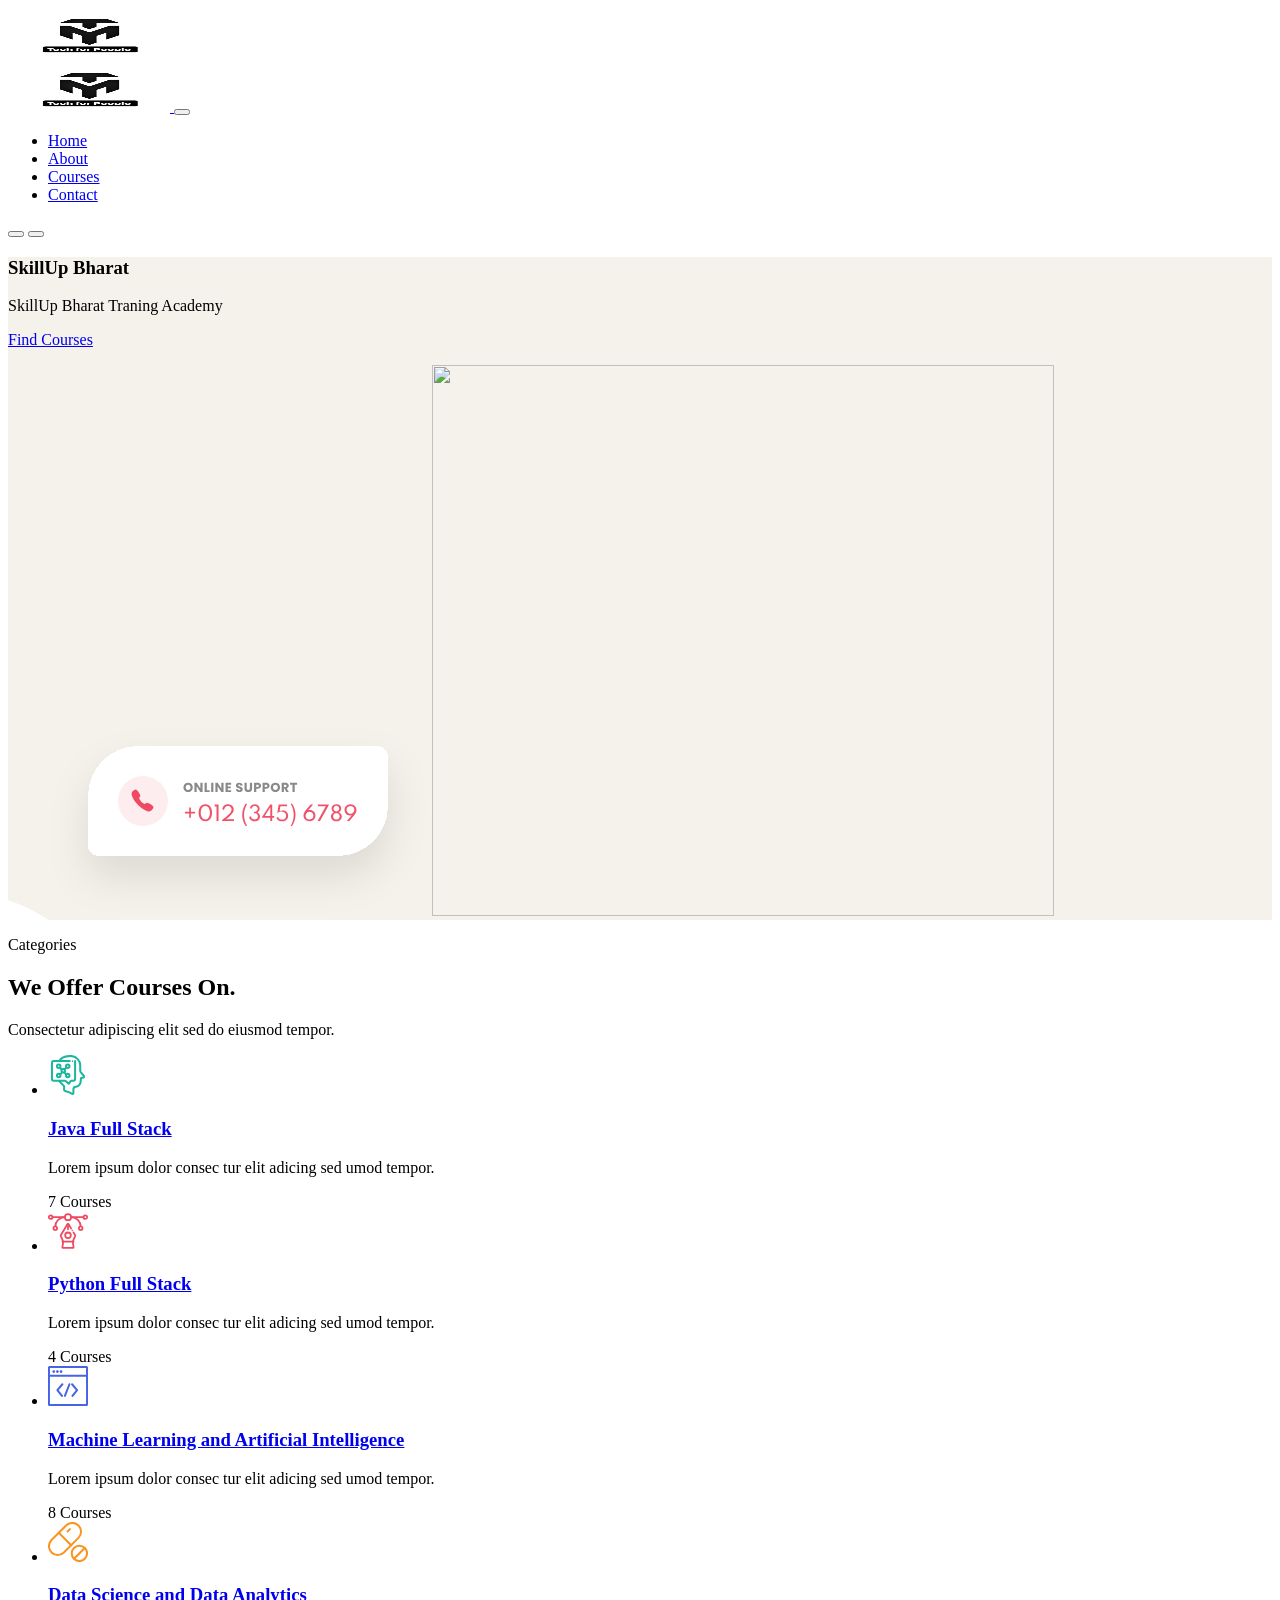
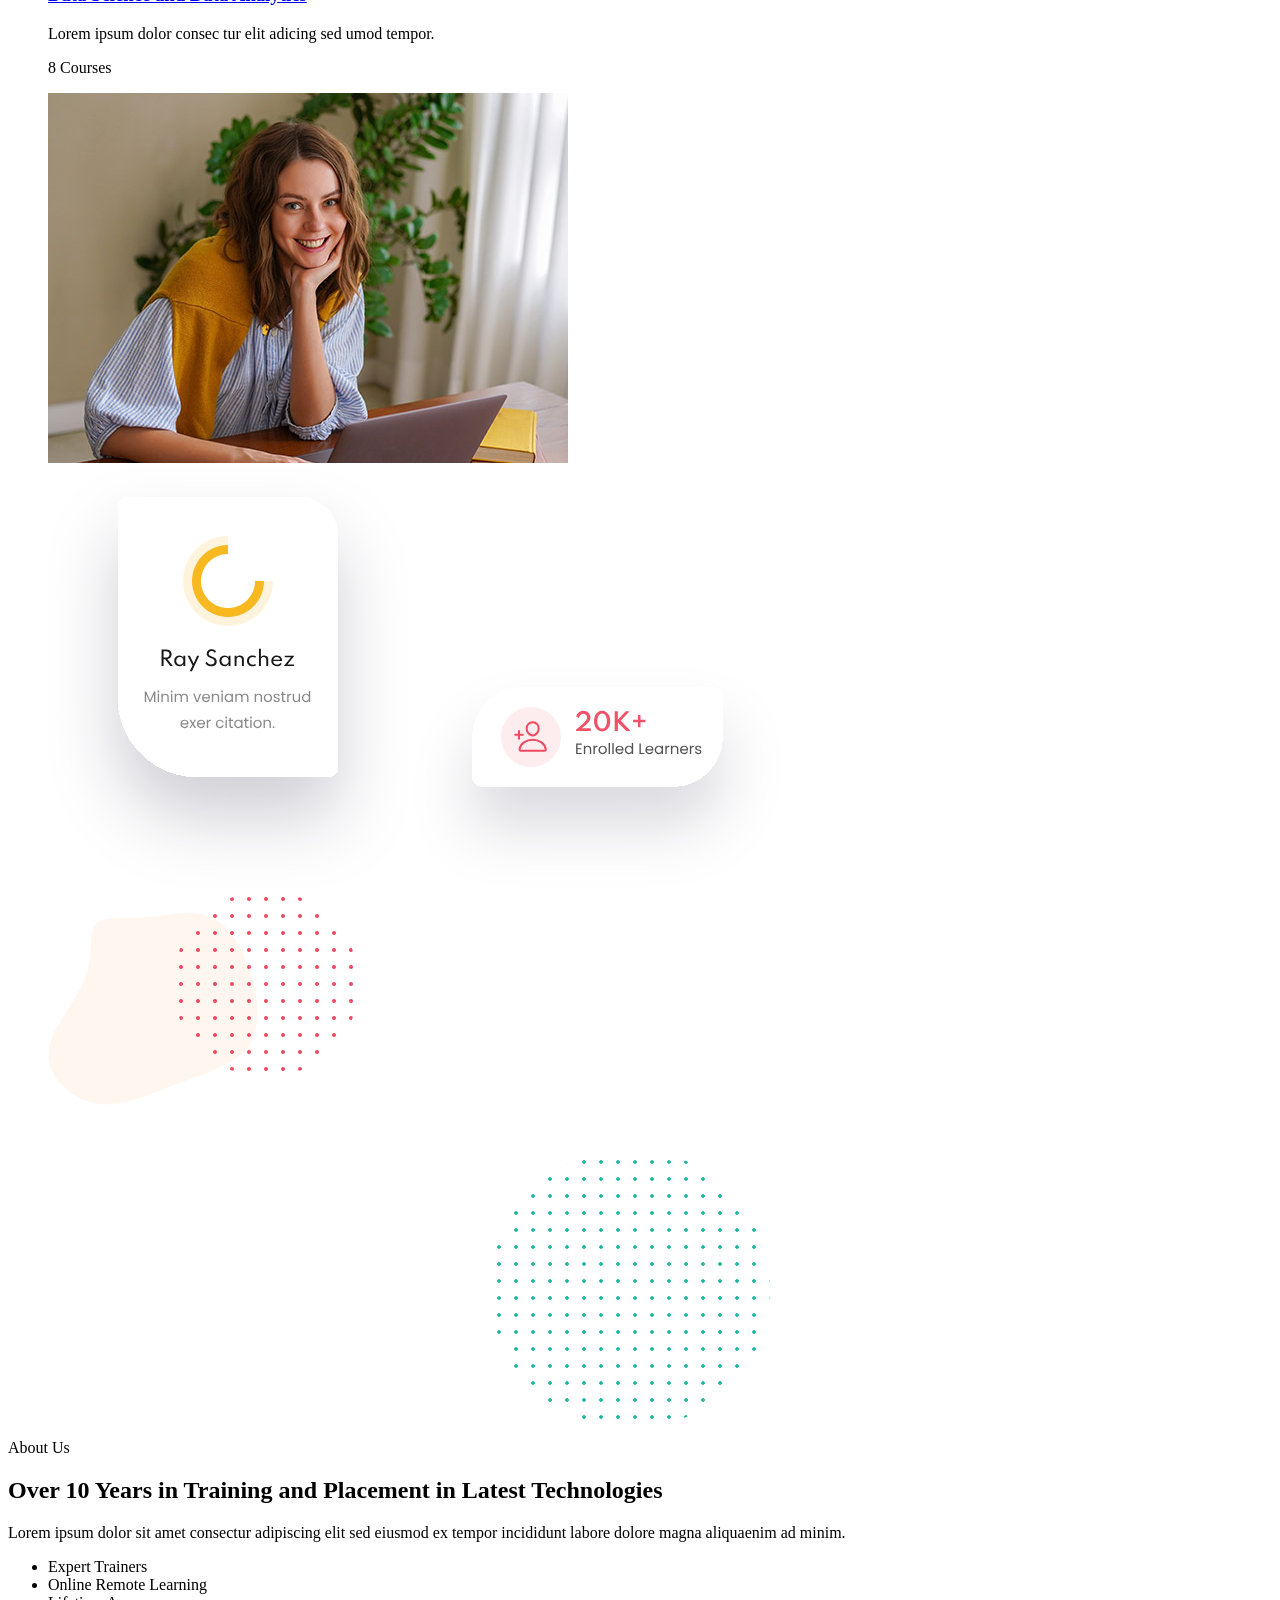
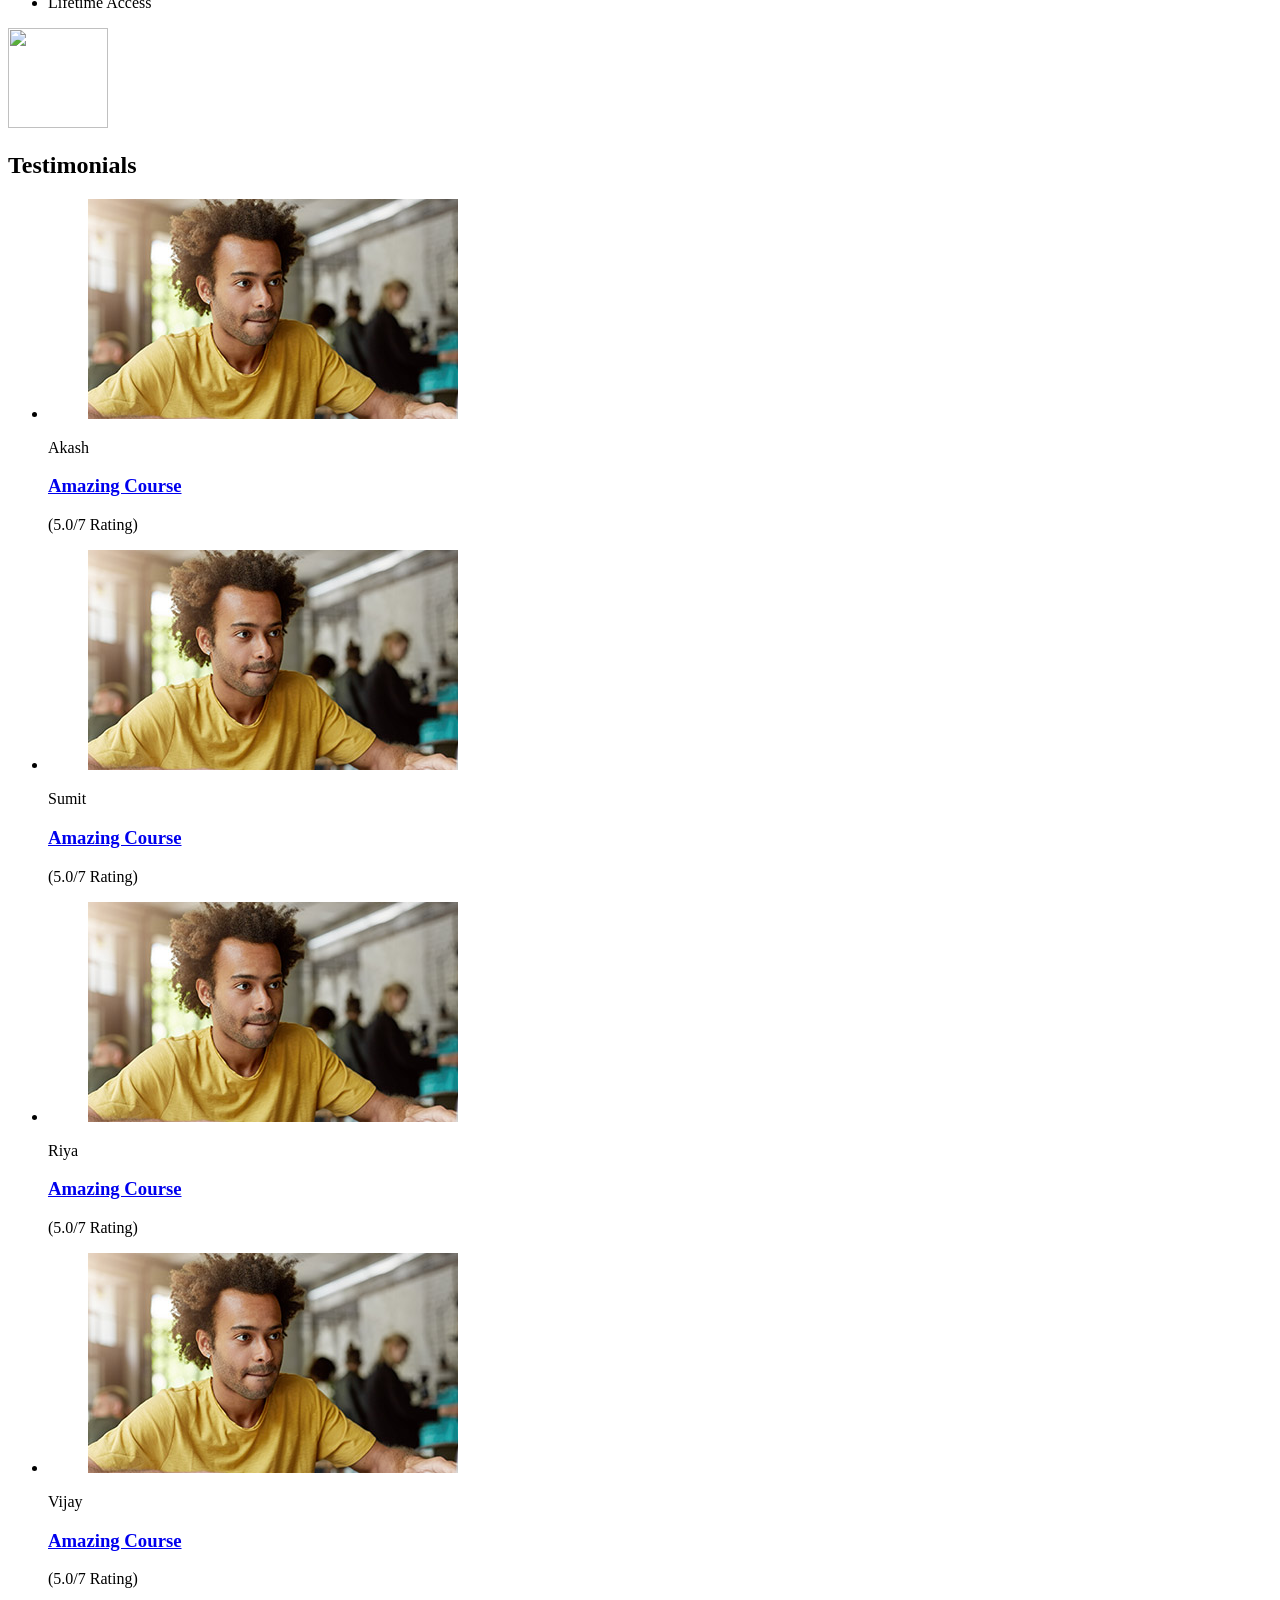
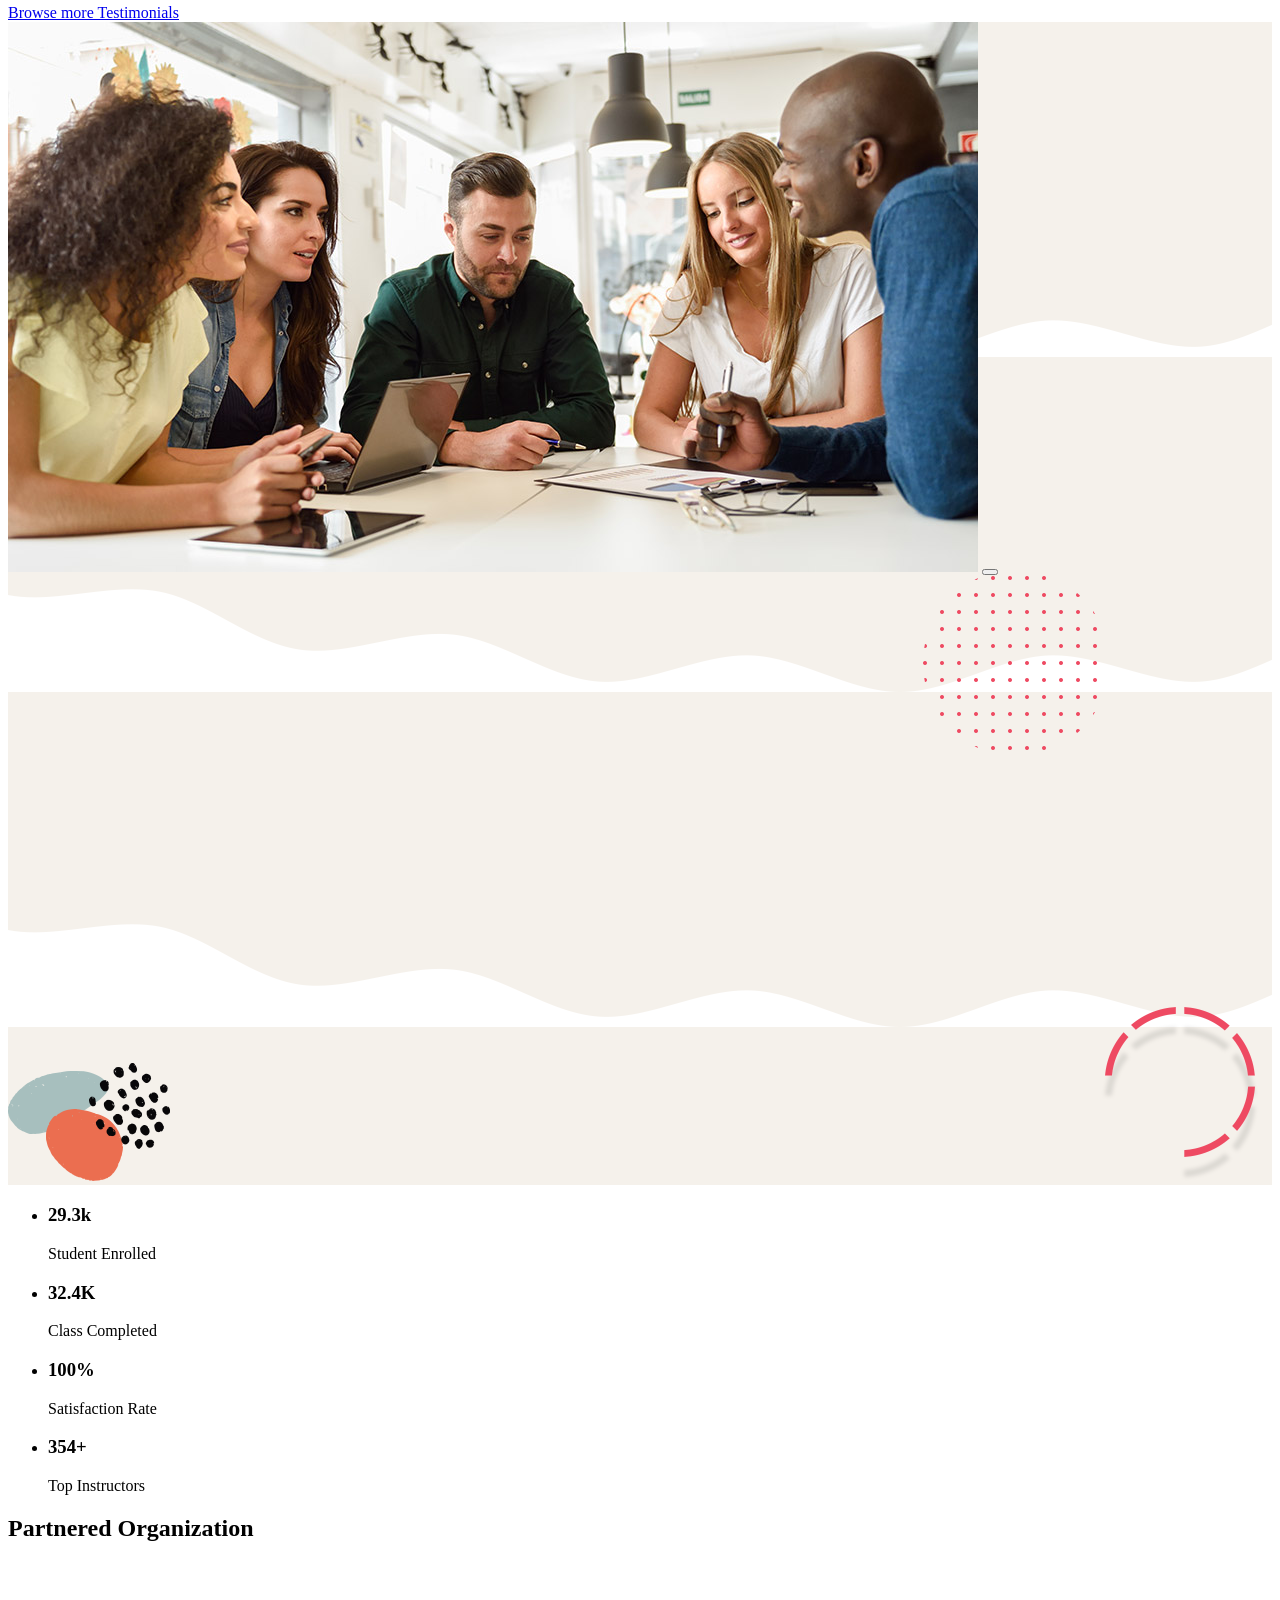
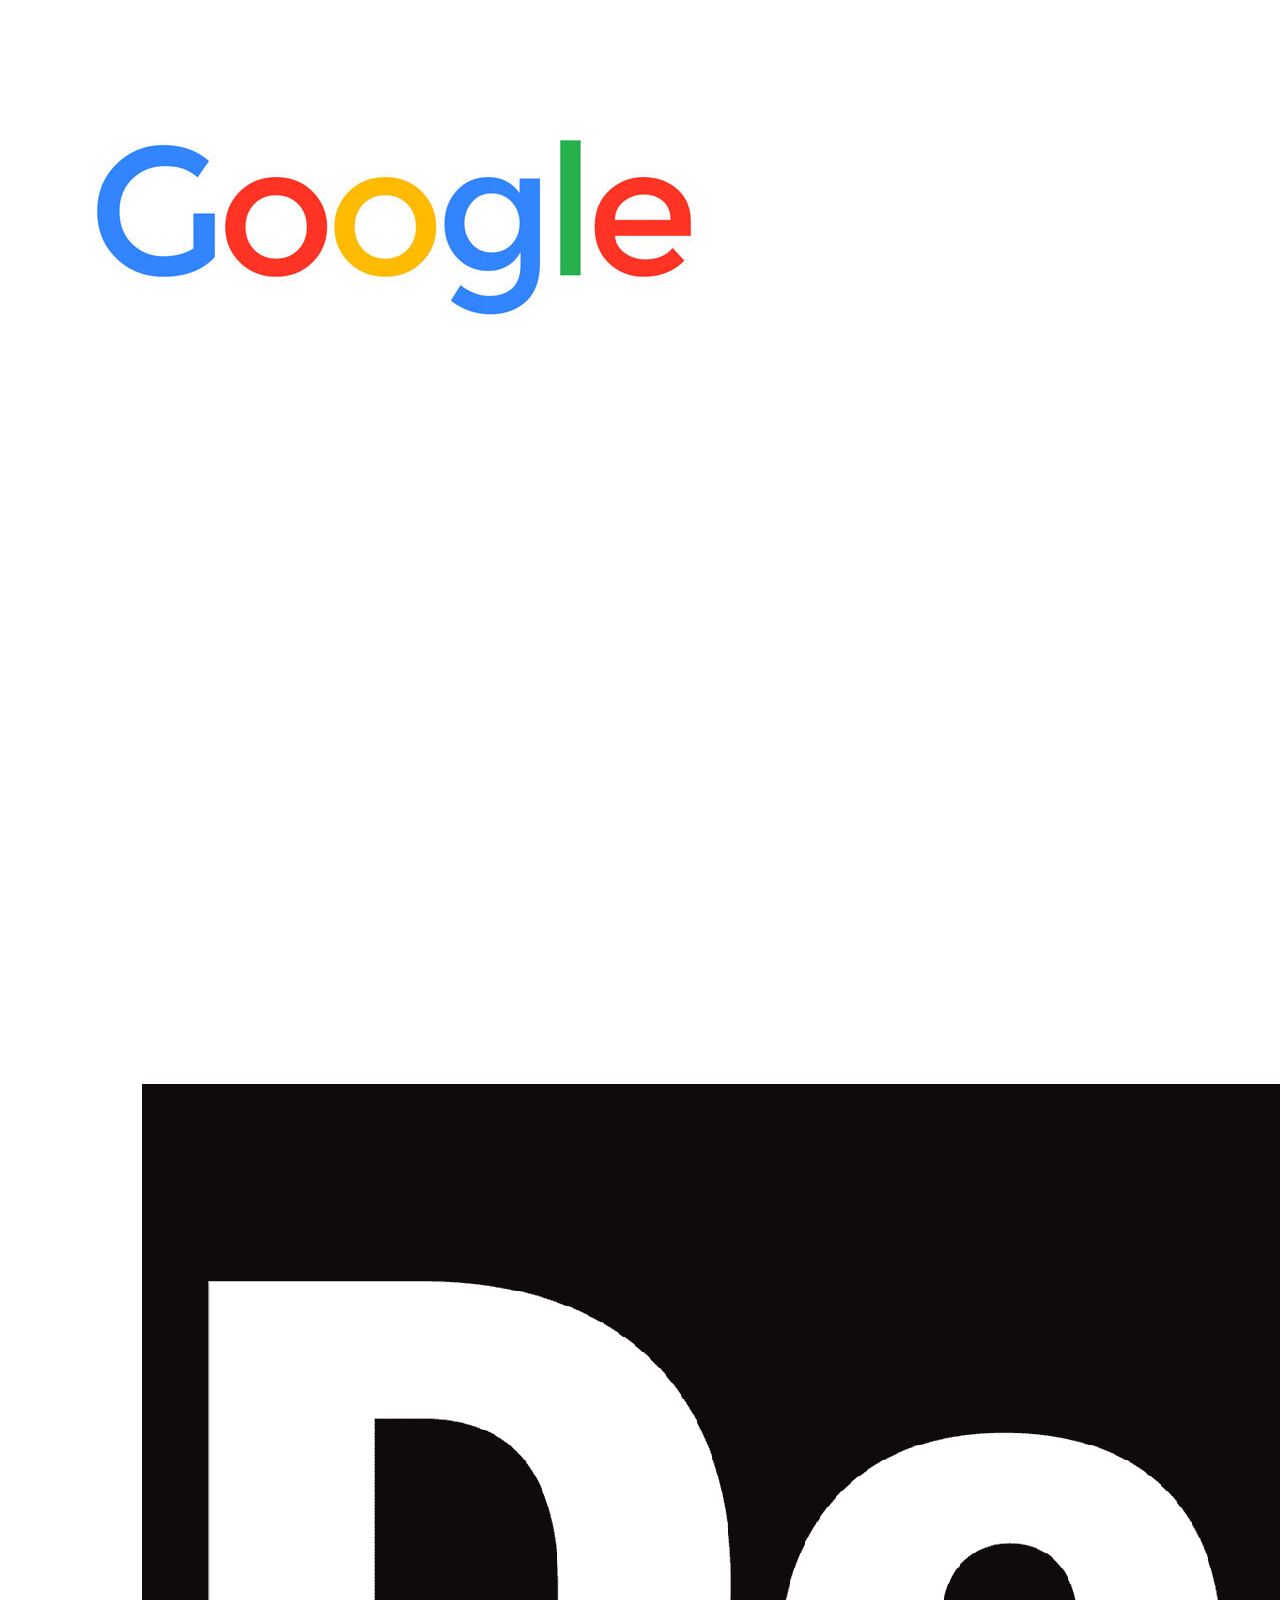
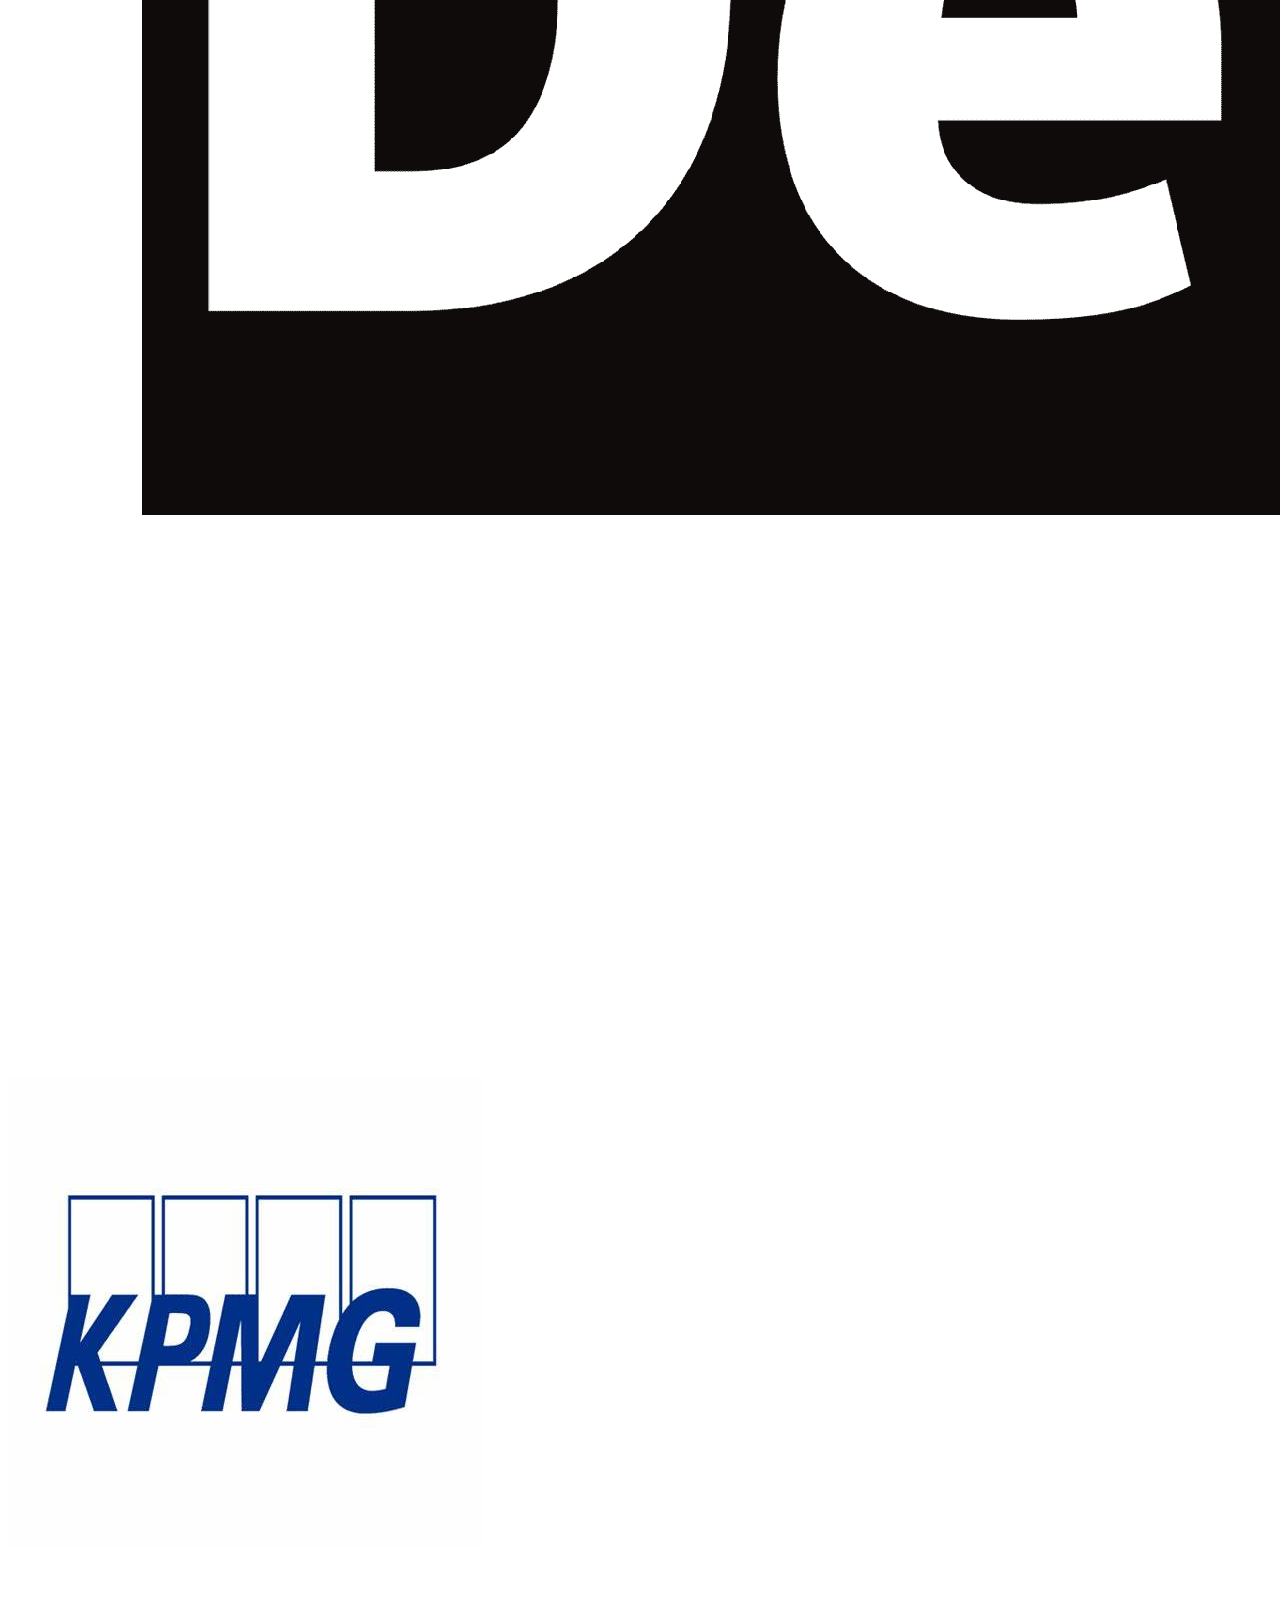
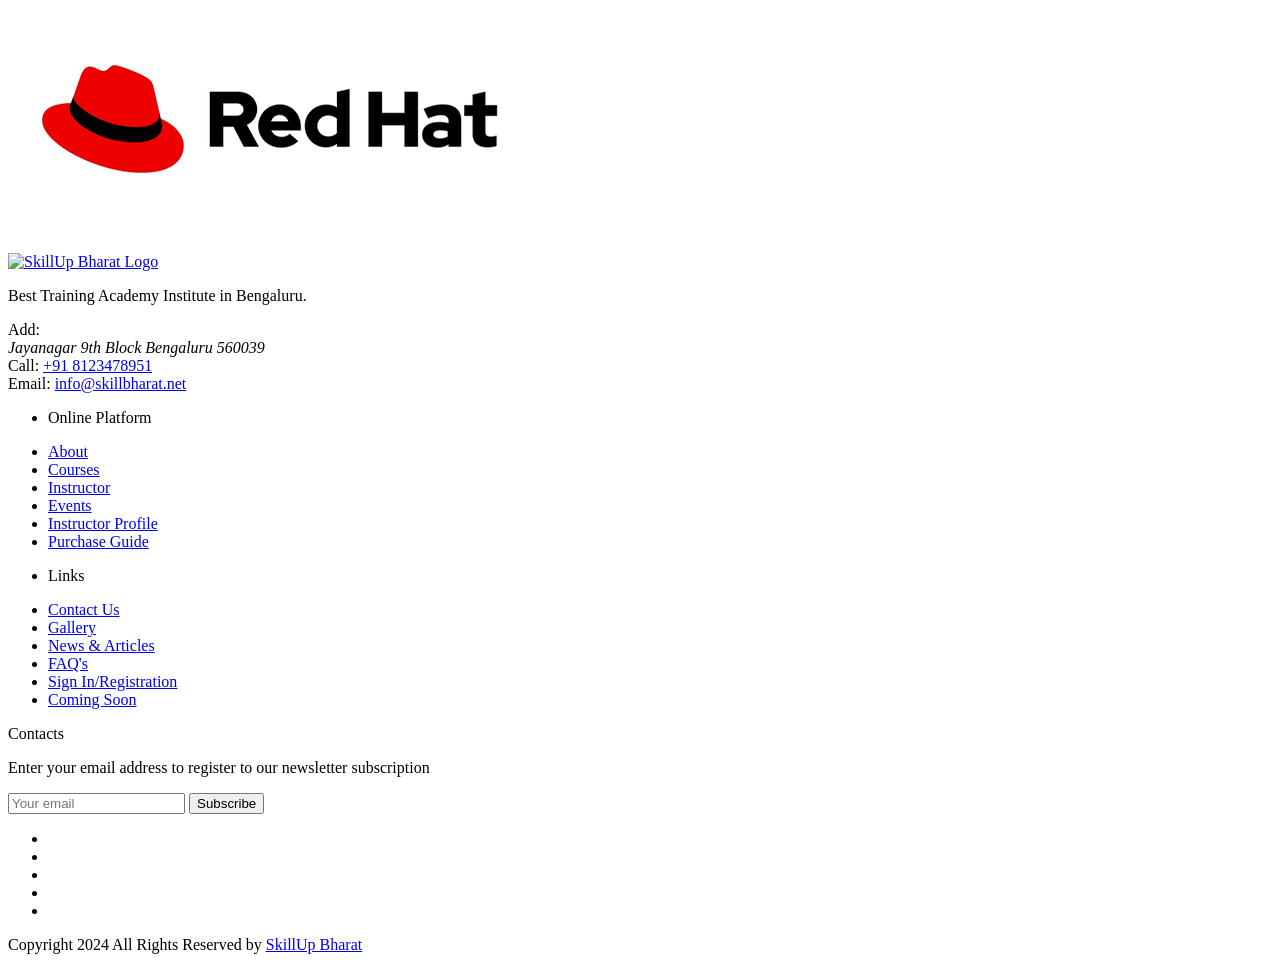
==== commit 7b43604c: "Update index.html" ====
--- a/index.html
+++ b/index.html
@@ -11,7 +11,7 @@
      <link rel="shortcut icon" href="./favicon.svg" type="image/svg+xml">
 
     <!-- custom css link -->
-    <link rel="stylesheet" href="/static/css/style.css">
+    <link rel="stylesheet" href="/skillupbharat/static/css/style.css">
 
     <!-- Google font link -->
     <link rel="preconnect" href="https://fonts.googleapis.com">
@@ -792,4 +792,4 @@
      <script type="module" src="https://unpkg.com/ionicons@5.5.2/dist/ionicons/ionicons.esm.js"></script>
      <script nomodule src="https://unpkg.com/ionicons@5.5.2/dist/ionicons/ionicons.js"></script>
 </body>
-</html>+</html>
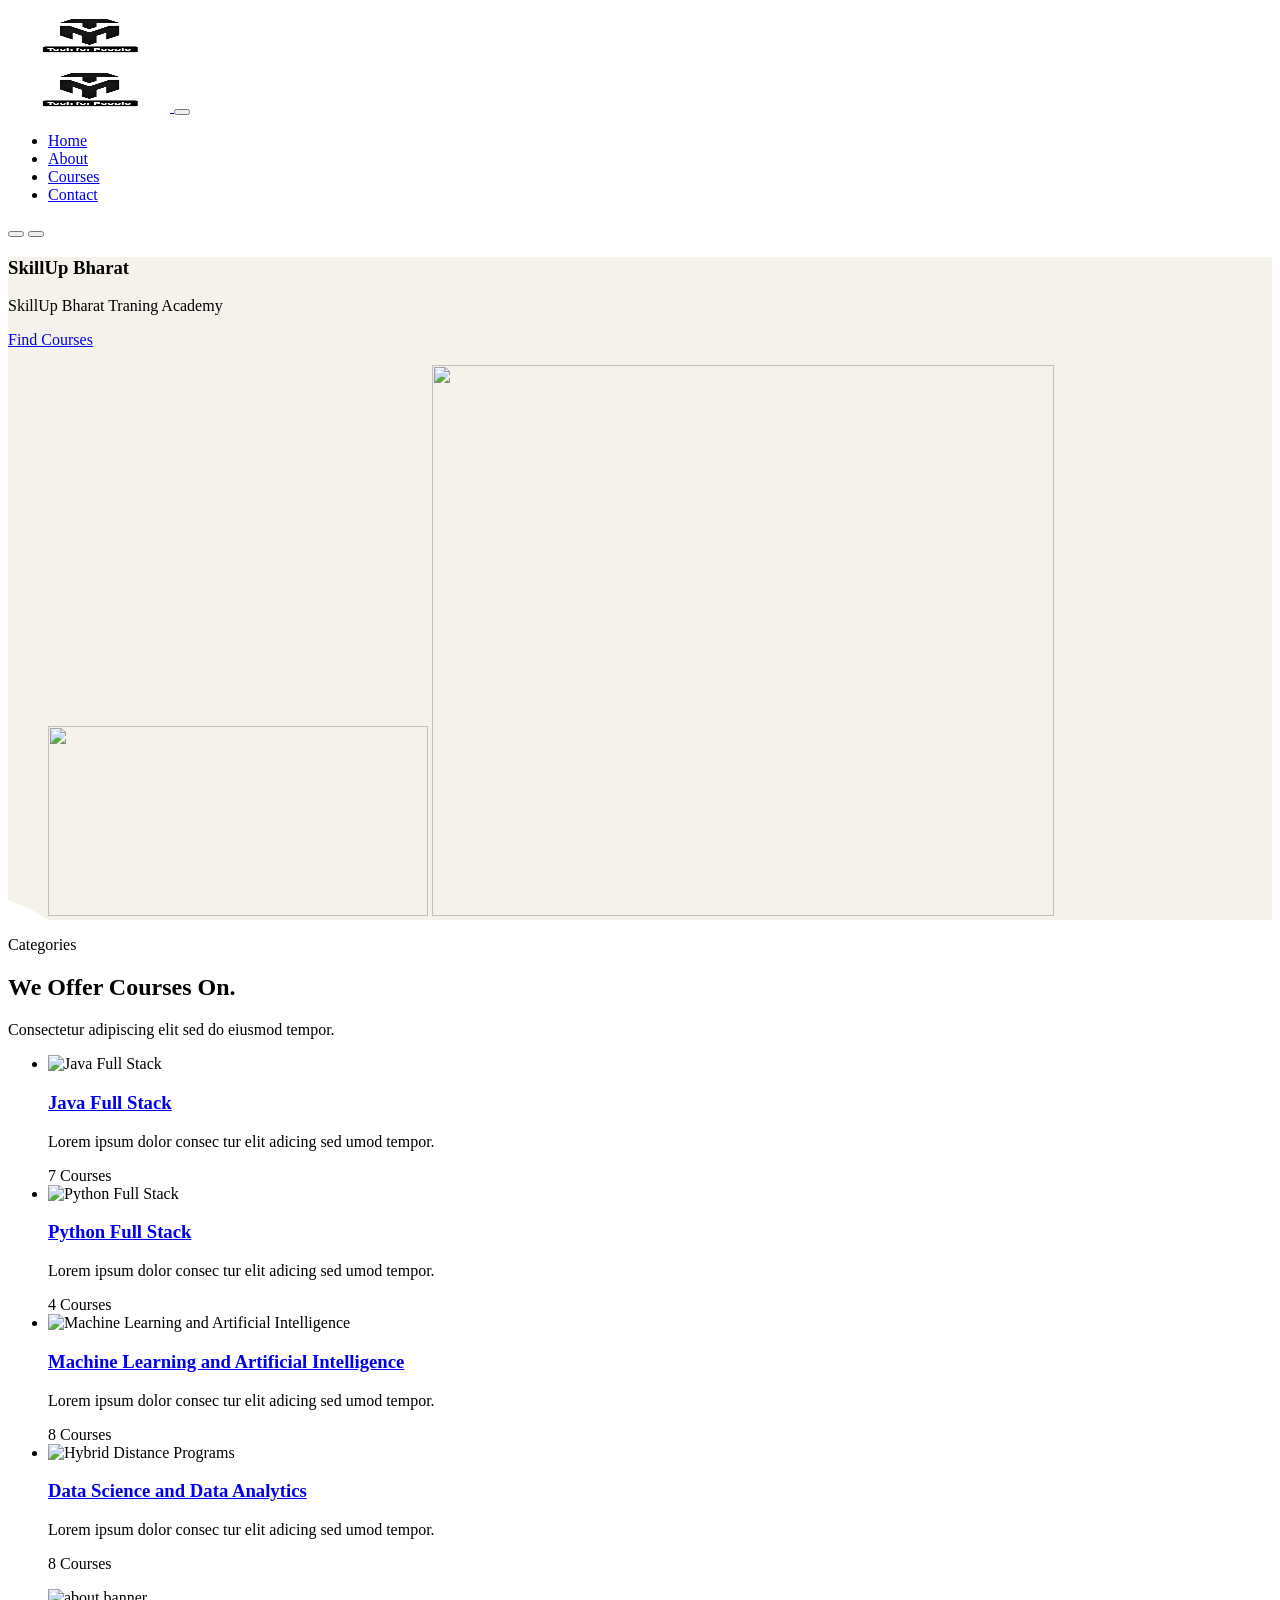
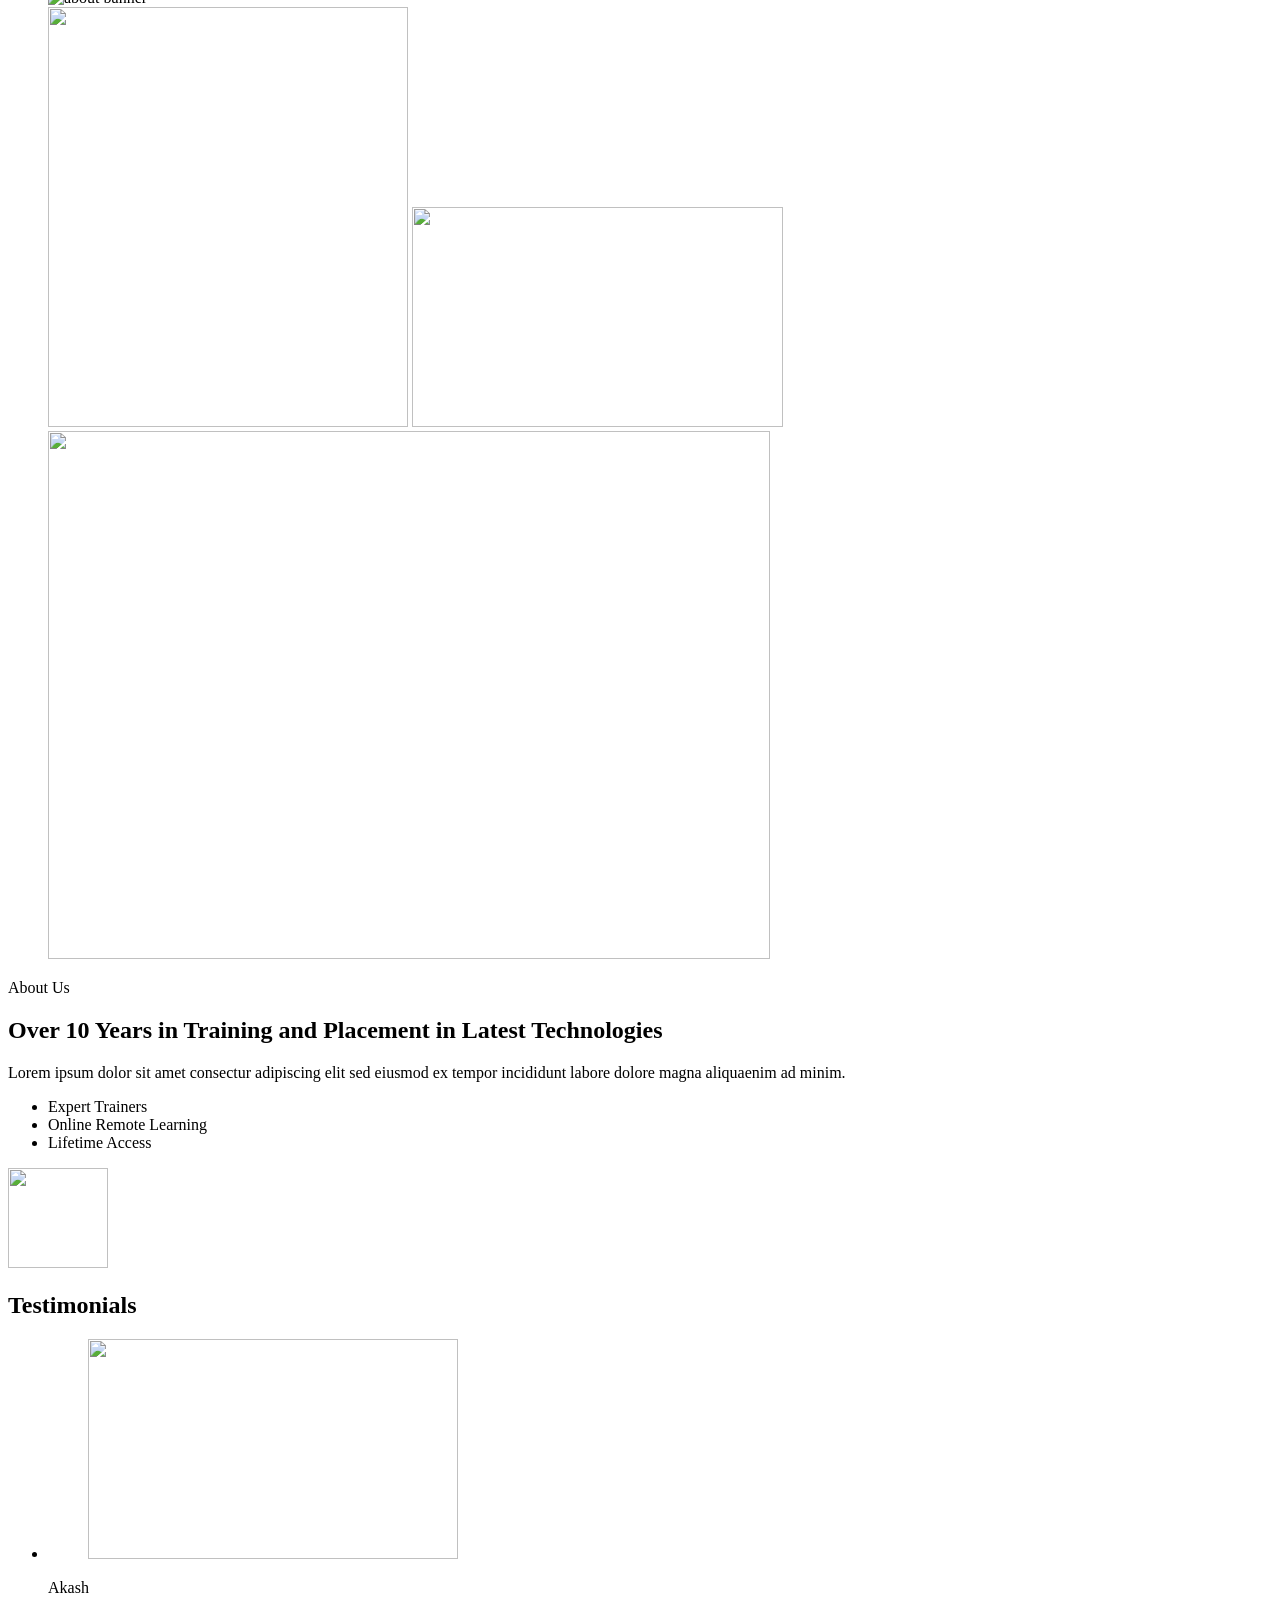
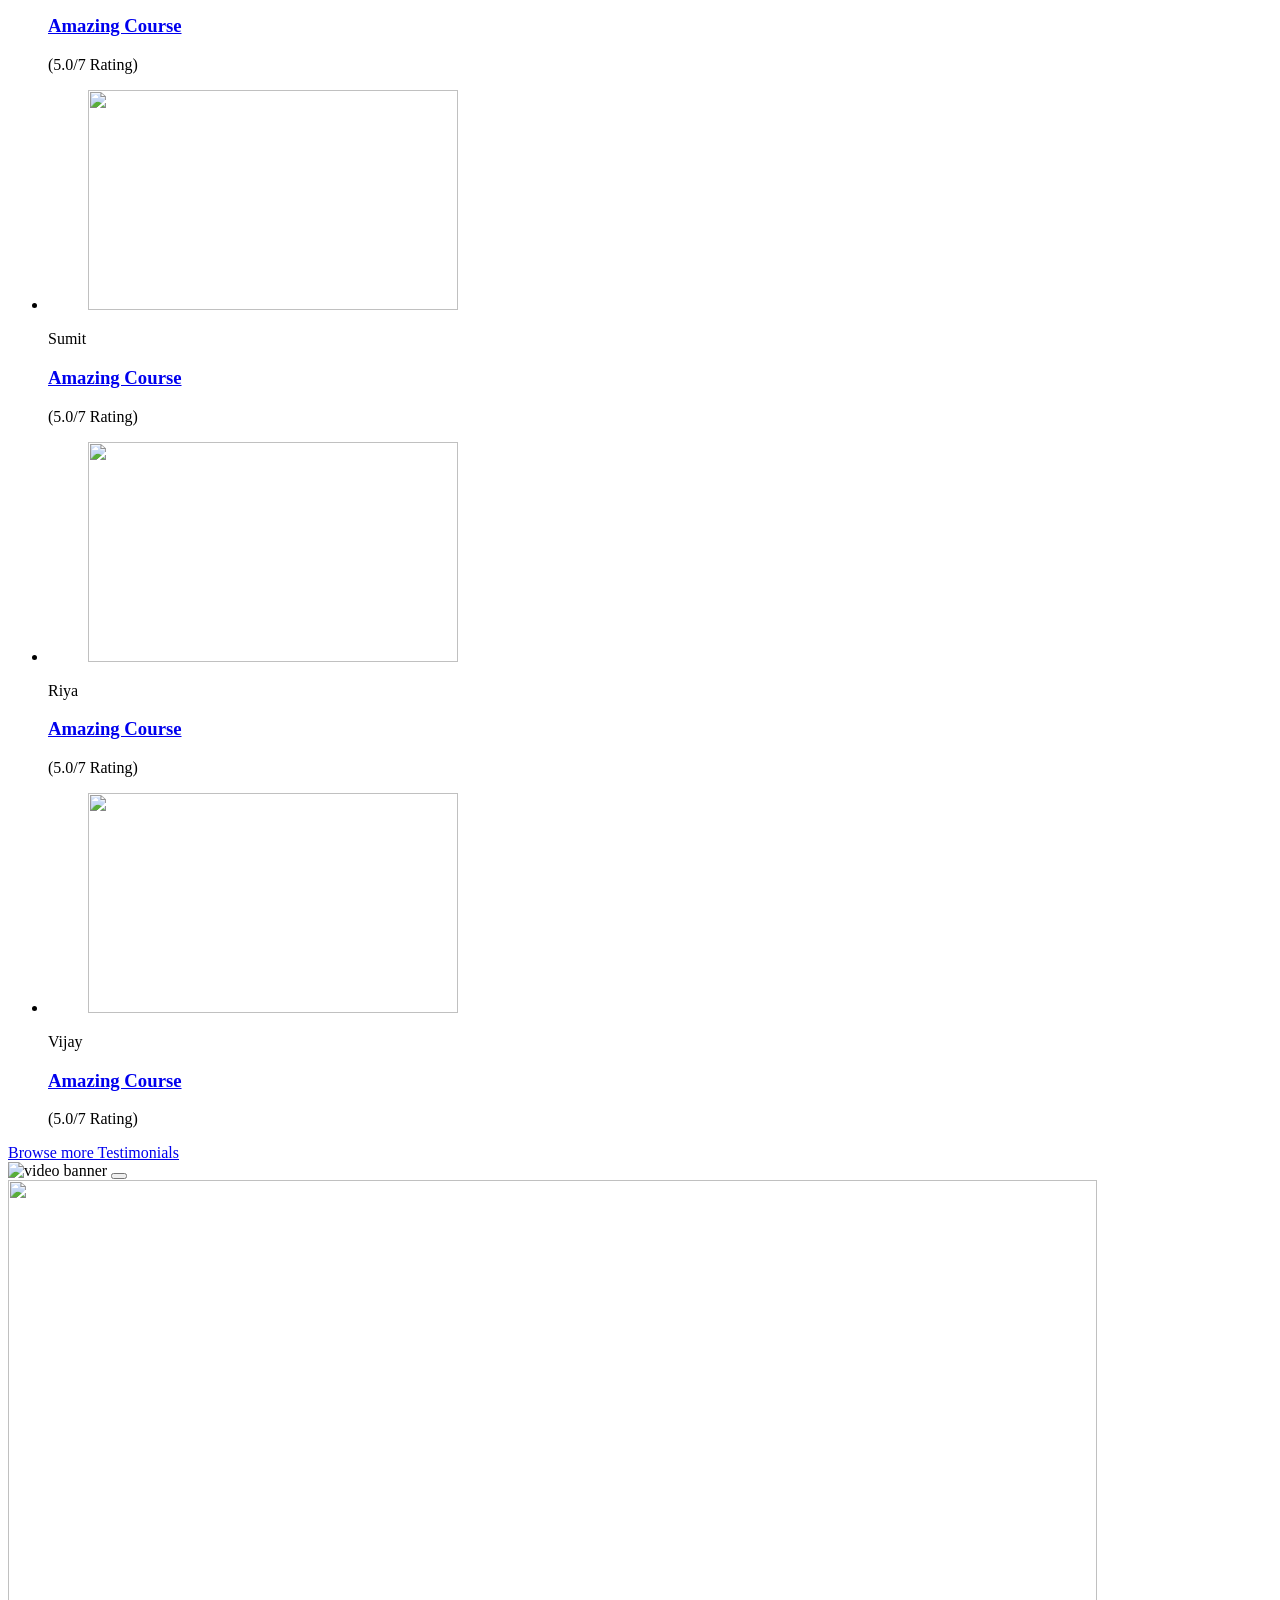
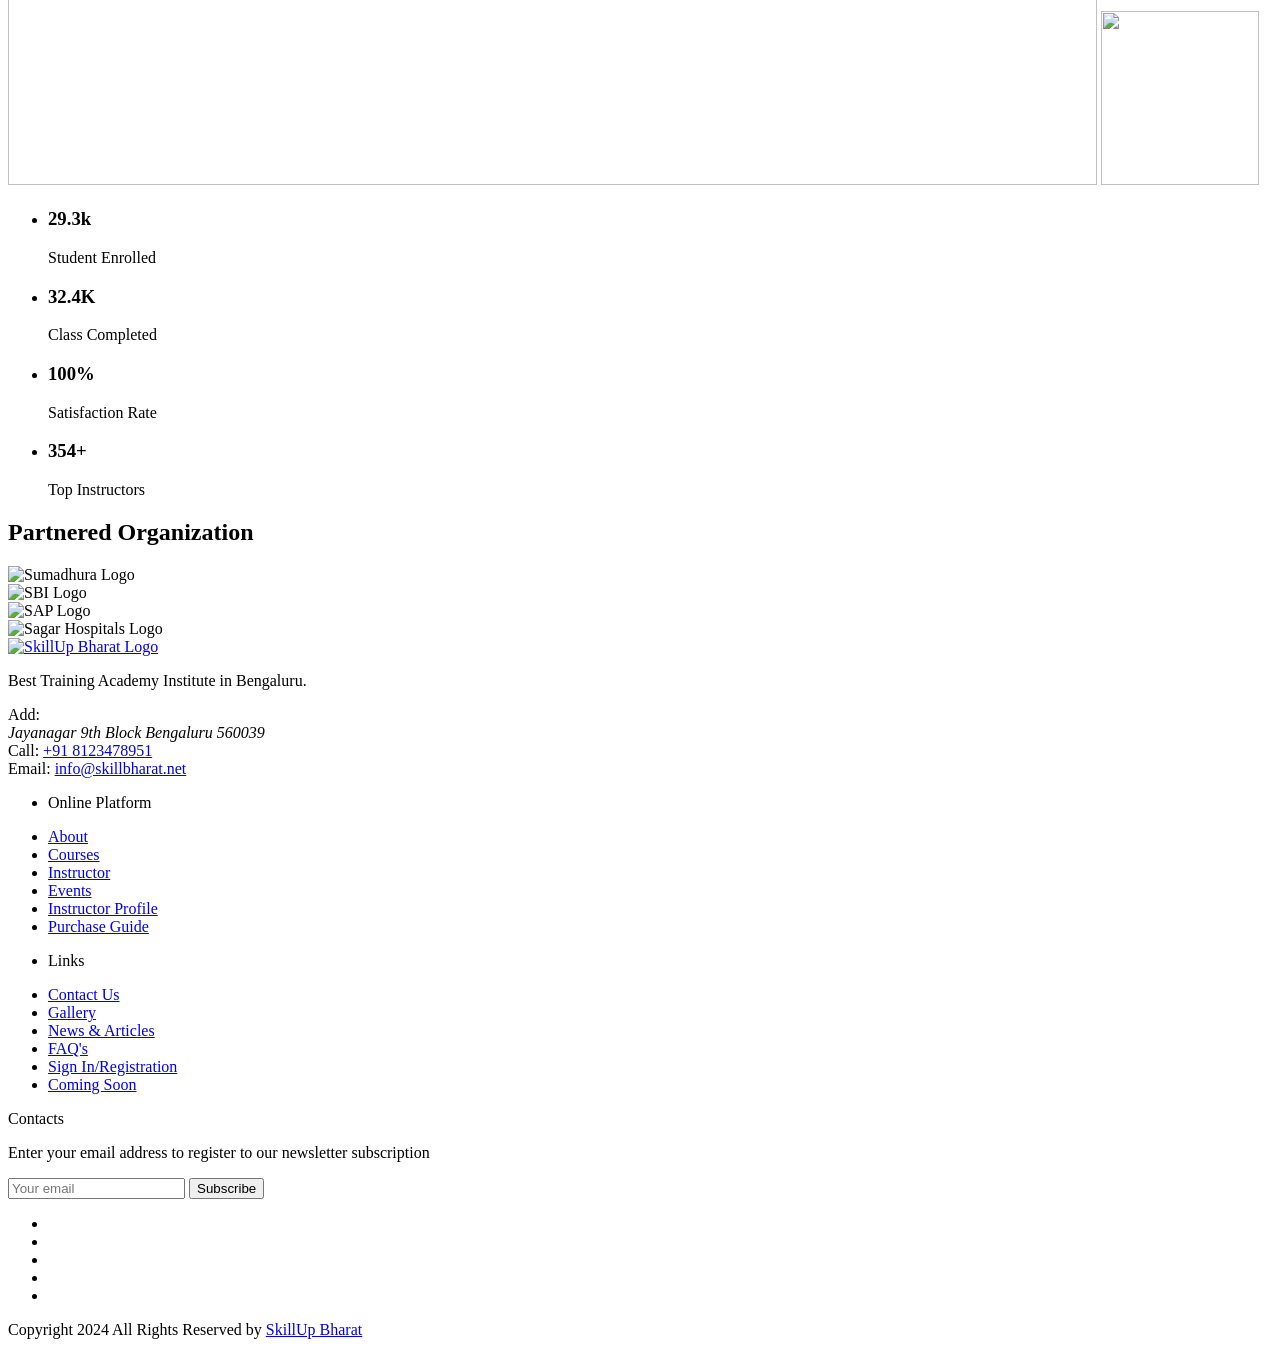
==== commit 5f79c006: "Update index.html" ====
--- a/index.html
+++ b/index.html
@@ -20,11 +20,11 @@
       href="https://fonts.googleapis.com/css2?family=League+Spartan:wght@400;500;600;700;800&family=Poppins:wght@400;500&display=swap"
       rel="stylesheet">
 
-    <link rel="preload" as="image" href="/static/images/hero-bg.svg">
-    <link rel="preload" as="image" href="/static/images/hero-banner-1.jpg">
-    <link rel="preload" as="image" href="/static/images/hero-banner-2.jpg">
-    <link rel="preload" as="image" href="/static/images/hero-shape-1.svg">
-    <link rel="preload" as="image" href="/static/images/hero-shape-2.png">
+    <link rel="preload" as="image" href="/skillupbharat/static/images/hero-bg.svg">
+    <link rel="preload" as="image" href="/skillupbharat/static/images/hero-banner-1.jpg">
+    <link rel="preload" as="image" href="/skillupbharat/static/images/hero-banner-2.jpg">
+    <link rel="preload" as="image" href="/skillupbharat/static/images/hero-shape-1.svg">
+    <link rel="preload" as="image" href="/skillupbharat/static/images/hero-shape-2.png">
 </head>
 <body>
     <header class="header" data-header>
@@ -123,16 +123,16 @@
                     
                     <figure class="hero-banner">
                         <!-- <div class="img-holder one" style="--width: 270; --height: 300;">
-                            <img src="/static/images/hero-banner-1.jpg" width="270" height="300" alt="hero banner" class="img-cover">
+                            <img src="/skillupbharat/static/images/hero-banner-1.jpg" width="270" height="300" alt="hero banner" class="img-cover">
                         </div> -->
 
                         <!-- <div class="img-holder two" style="--width: 270; --height: 300;"></div>
-                            <img src="/static/images/hero-banner-2.jpg" width="270" height="300" alt="hero banner" class="img-cover">
+                            <img src="/skillupbharat/static/images/hero-banner-2.jpg" width="270" height="300" alt="hero banner" class="img-cover">
                         </div> -->
 
-                        <img src="/static/images/hero-shape-1.svg" width="380" height="190" alt="" class="shape hero-shape-1">
-
-                        <img src="/static/images/hero-shape-2.png" width="622" height="551" alt="" class="shape hero-shape-1">
+                        <img src="/skillupbharat/static/images/hero-shape-1.svg" width="380" height="190" alt="" class="shape hero-shape-1">
+
+                        <img src="/skillupbharat/static/images/hero-shape-2.png" width="622" height="551" alt="" class="shape hero-shape-1">
                     </figure>
                 </div>
             </section>
@@ -157,7 +157,7 @@
                   <div class="category-card" style="--color: 170, 75%, 41%">
     
                     <div class="card-icon">
-                      <img src="/static/images/category-1.svg" width="40" height="40" loading="lazy"
+                      <img src="/skillupbharat/static/images/category-1.svg" width="40" height="40" loading="lazy"
                         alt="Java Full Stack" class="img">
                     </div>
     
@@ -178,7 +178,7 @@
                   <div class="category-card" style="--color: 351, 83%, 61%">
     
                     <div class="card-icon">
-                      <img src="/static/images/category-2.svg" width="40" height="40" loading="lazy"
+                      <img src="/skillupbharat/static/images/category-2.svg" width="40" height="40" loading="lazy"
                         alt="Python Full Stack" class="img">
                     </div>
     
@@ -199,7 +199,7 @@
                   <div class="category-card" style="--color: 229, 75%, 58%">
     
                     <div class="card-icon">
-                      <img src="/static/images/category-3.svg" width="40" height="40" loading="lazy"
+                      <img src="/skillupbharat/static/images/category-3.svg" width="40" height="40" loading="lazy"
                         alt="Machine Learning and Artificial Intelligence" class="img">
                     </div>
     
@@ -220,7 +220,7 @@
                   <div class="category-card" style="--color: 42, 94%, 55%">
     
                     <div class="card-icon">
-                      <img src="/static/images/category-4.svg" width="40" height="40" loading="lazy"
+                      <img src="/skillupbharat/static/images/category-4.svg" width="40" height="40" loading="lazy"
                         alt="Hybrid Distance Programs" class="img">
                     </div>
     
@@ -249,17 +249,17 @@
               <figure class="about-banner">
     
                 <div class="img-holder" style="--width: 520; --height: 370;">
-                  <img src="/static/images/about-banner.jpg" width="520" height="370" loading="lazy" alt="about banner"
+                  <img src="/skillupbharat/static/images/about-banner.jpg" width="520" height="370" loading="lazy" alt="about banner"
                     class="img-cover">
                 </div>
     
-                <img src="/static/images/about-shape-1.svg" width="360" height="420" loading="lazy" alt=""
+                <img src="/skillupbharat/static/images/about-shape-1.svg" width="360" height="420" loading="lazy" alt=""
                   class="shape about-shape-1">
     
-                <img src="/static/images/about-shape-2.svg" width="371" height="220" loading="lazy" alt=""
+                <img src="/skillupbharat/static/images/about-shape-2.svg" width="371" height="220" loading="lazy" alt=""
                   class="shape about-shape-2">
     
-                <img src="/static/images/about-shape-3.png" width="722" height="528" loading="lazy" alt=""
+                <img src="/skillupbharat/static/images/about-shape-3.png" width="722" height="528" loading="lazy" alt=""
                   class="shape about-shape-3">
     
               </figure>
@@ -319,7 +319,7 @@
                 <li>
                   <div class="course-card">
                     <figure class="card-banner img-holder" style="--width: 370; --height: 220;">
-                     <img src="/static/images/course-1.jpg" width="370" height="220" loading="lazy" alt="" class="img-cover">
+                     <img src="/skillupbharat/static/images/course-1.jpg" width="370" height="220" loading="lazy" alt="" class="img-cover">
                      </figure>
                      
                      <div class="abs-badge">
@@ -360,7 +360,7 @@
                 <li>
                   <div class="course-card">
                     <figure class="card-banner img-holder" style="--width: 370; --height: 220;">
-                     <img src="/static/images/course-1.jpg" width="370" height="220" loading="lazy" alt="" class="img-cover">
+                     <img src="/skillupbharat/static/images/course-1.jpg" width="370" height="220" loading="lazy" alt="" class="img-cover">
                      </figure>
                      
                      <div class="abs-badge">
@@ -402,7 +402,7 @@
                 <li>
                   <div class="course-card">
                     <figure class="card-banner img-holder" style="--width: 370; --height: 220;">
-                     <img src="/static/images/course-1.jpg" width="370" height="220" loading="lazy" alt="" class="img-cover">
+                     <img src="/skillupbharat/static/images/course-1.jpg" width="370" height="220" loading="lazy" alt="" class="img-cover">
                      </figure>
                      
                      <div class="abs-badge">
@@ -444,7 +444,7 @@
                 <li>
                   <div class="course-card">
                     <figure class="card-banner img-holder" style="--width: 370; --height: 220;">
-                     <img src="/static/images/course-1.jpg" width="370" height="220" loading="lazy" alt="" class="img-cover">
+                     <img src="/skillupbharat/static/images/course-1.jpg" width="370" height="220" loading="lazy" alt="" class="img-cover">
                      </figure>
                      
                      <div class="abs-badge">
@@ -500,13 +500,13 @@
       -->
 
       <section class="video has-bg-image" aria-label="video"
-      style="background-image: url('/static/images/video-bg.png')">
+      style="background-image: url('/skillupbharat/static/images/video-bg.png')">
       <div class="container">
 
         <div class="video-card">
 
           <div class="video-banner img-holder has-after" style="--width: ; --height: ;">
-            <img src="/static/images/video-banner.jpg" width="970" height="550" loading="lazy" alt="video banner"
+            <img src="/skillupbharat/static/images/video-banner.jpg" width="970" height="550" loading="lazy" alt="video banner"
               class="img-cover">
 
             <button class="play-btn" aria-label="play video">
@@ -514,10 +514,10 @@
             </button>
           </div>
 
-          <img src="/static/images/video-shape-1.png" width="1089" height="605" loading="lazy" alt=""
+          <img src="/skillupbharat/static/images/video-shape-1.png" width="1089" height="605" loading="lazy" alt=""
             class="shape video-shape-1">
 
-          <img src="/static/images/video-shape-2.png" width="158" height="174" loading="lazy" alt=""
+          <img src="/skillupbharat/static/images/video-shape-2.png" width="158" height="174" loading="lazy" alt=""
             class="shape video-shape-2">
 
         </div>
@@ -579,16 +579,16 @@
             <div class="slide-track">
                 <!-- Repeat logos multiple times to create a smooth loop -->
                 <div class="slide">
-                    <img src="/static/images/google-logo.jpg" alt="Sumadhura Logo" />
+                    <img src="/skillupbharat/static/images/google-logo.jpg" alt="Sumadhura Logo" />
                 </div>
                 <div class="slide">
-                    <img src="/static/images/delloite.png" alt="SBI Logo" />
+                    <img src="/skillupbharat/static/images/delloite.png" alt="SBI Logo" />
                 </div>
                 <div class="slide">
-                    <img src="/static/images/kpmg-logo.jpeg" alt="SAP Logo" />
+                    <img src="/skillupbharat/static/images/kpmg-logo.jpeg" alt="SAP Logo" />
                 </div>
                 <div class="slide">
-                    <img src="/static/images/redhat.png" alt="Sagar Hospitals Logo" />
+                    <img src="/skillupbharat/static/images/redhat.png" alt="Sagar Hospitals Logo" />
                 </div>
               </div>
               </div>
@@ -606,7 +606,7 @@
     - #FOOTER
   -->
 
-  <footer class="footer" style="background-image: url('./assets/images/footer-bg.png')">
+  <footer class="footer" style="background-image: url('/skillupbharat/static/images/footer-bg.png')">
 
     <div class="footer-top section">
       <div class="container grid-list">
@@ -786,7 +786,7 @@
 
 
     <!-- custom js link -->
-     <script src="/static/scripts/script.js"></script>
+     <script src="/skillupbharat/static/scripts/script.js"></script>
 
      <!-- ionicon -->
      <script type="module" src="https://unpkg.com/ionicons@5.5.2/dist/ionicons/ionicons.esm.js"></script>
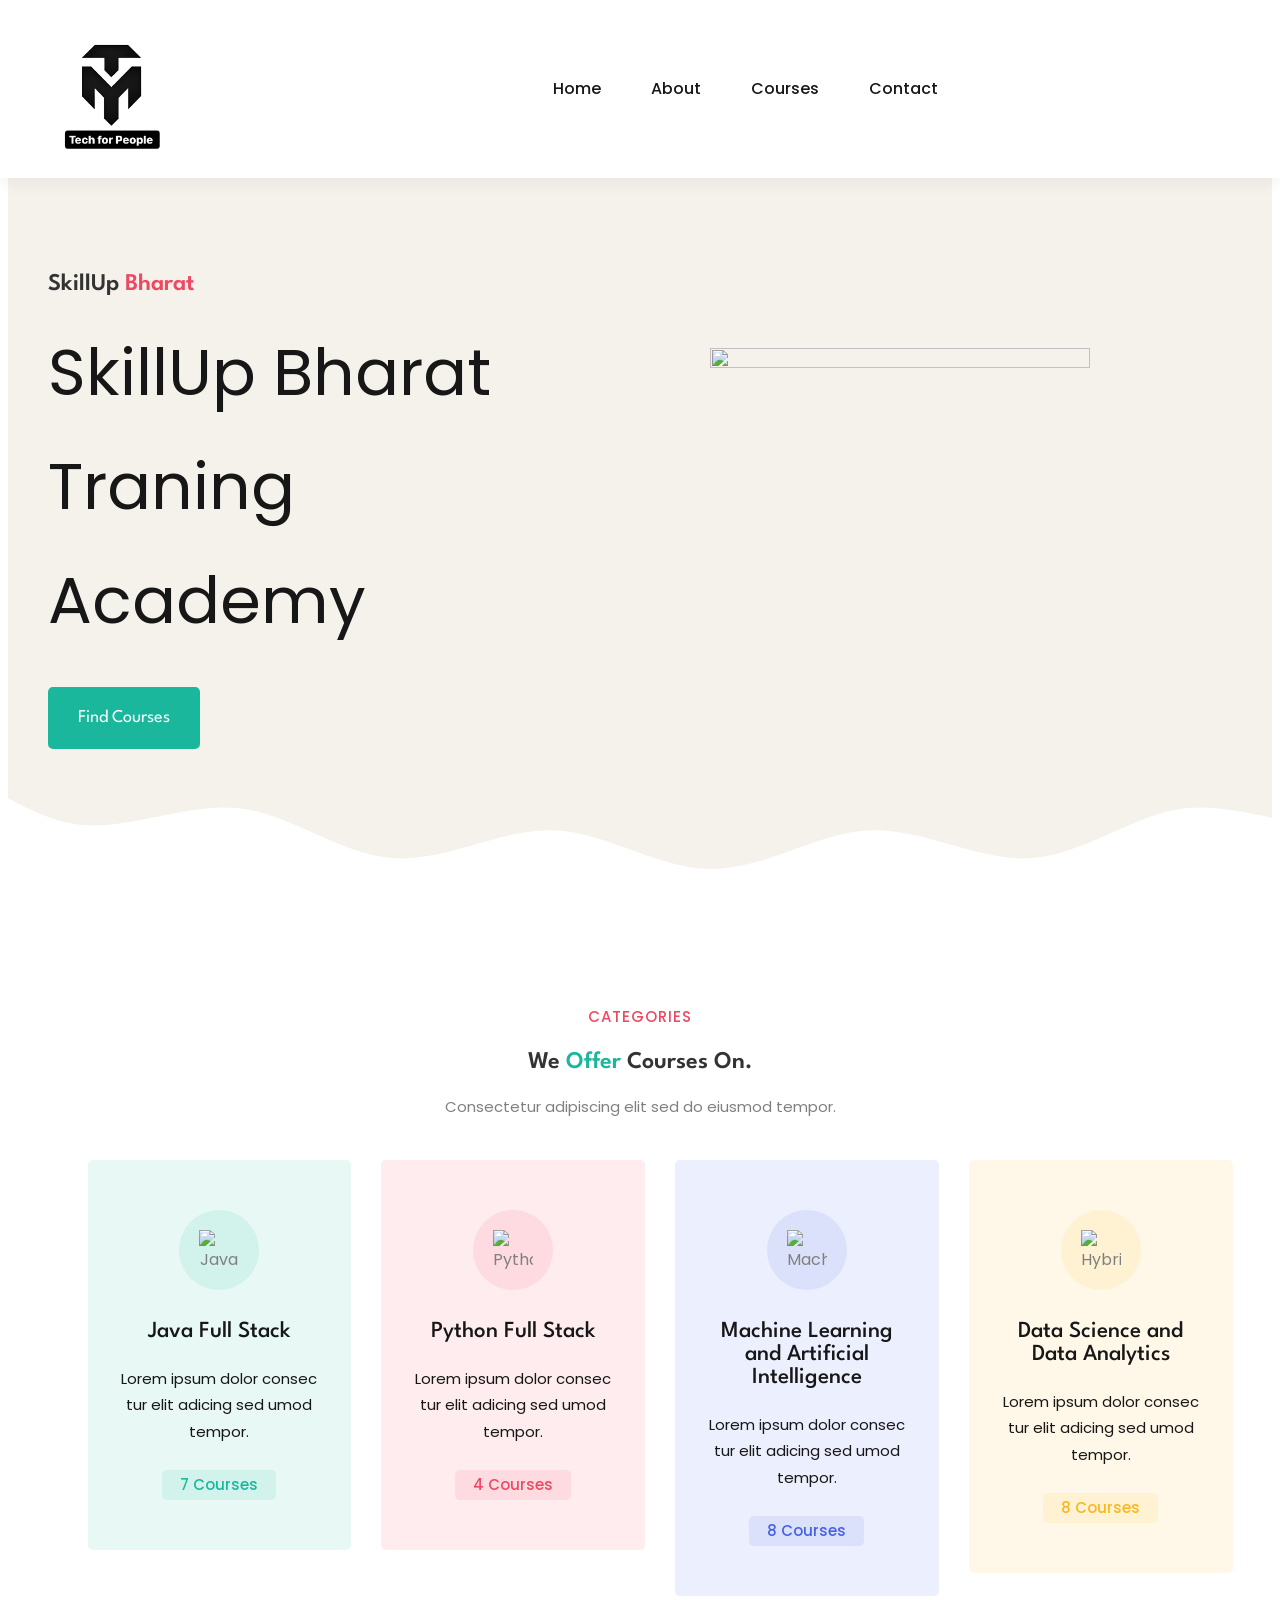
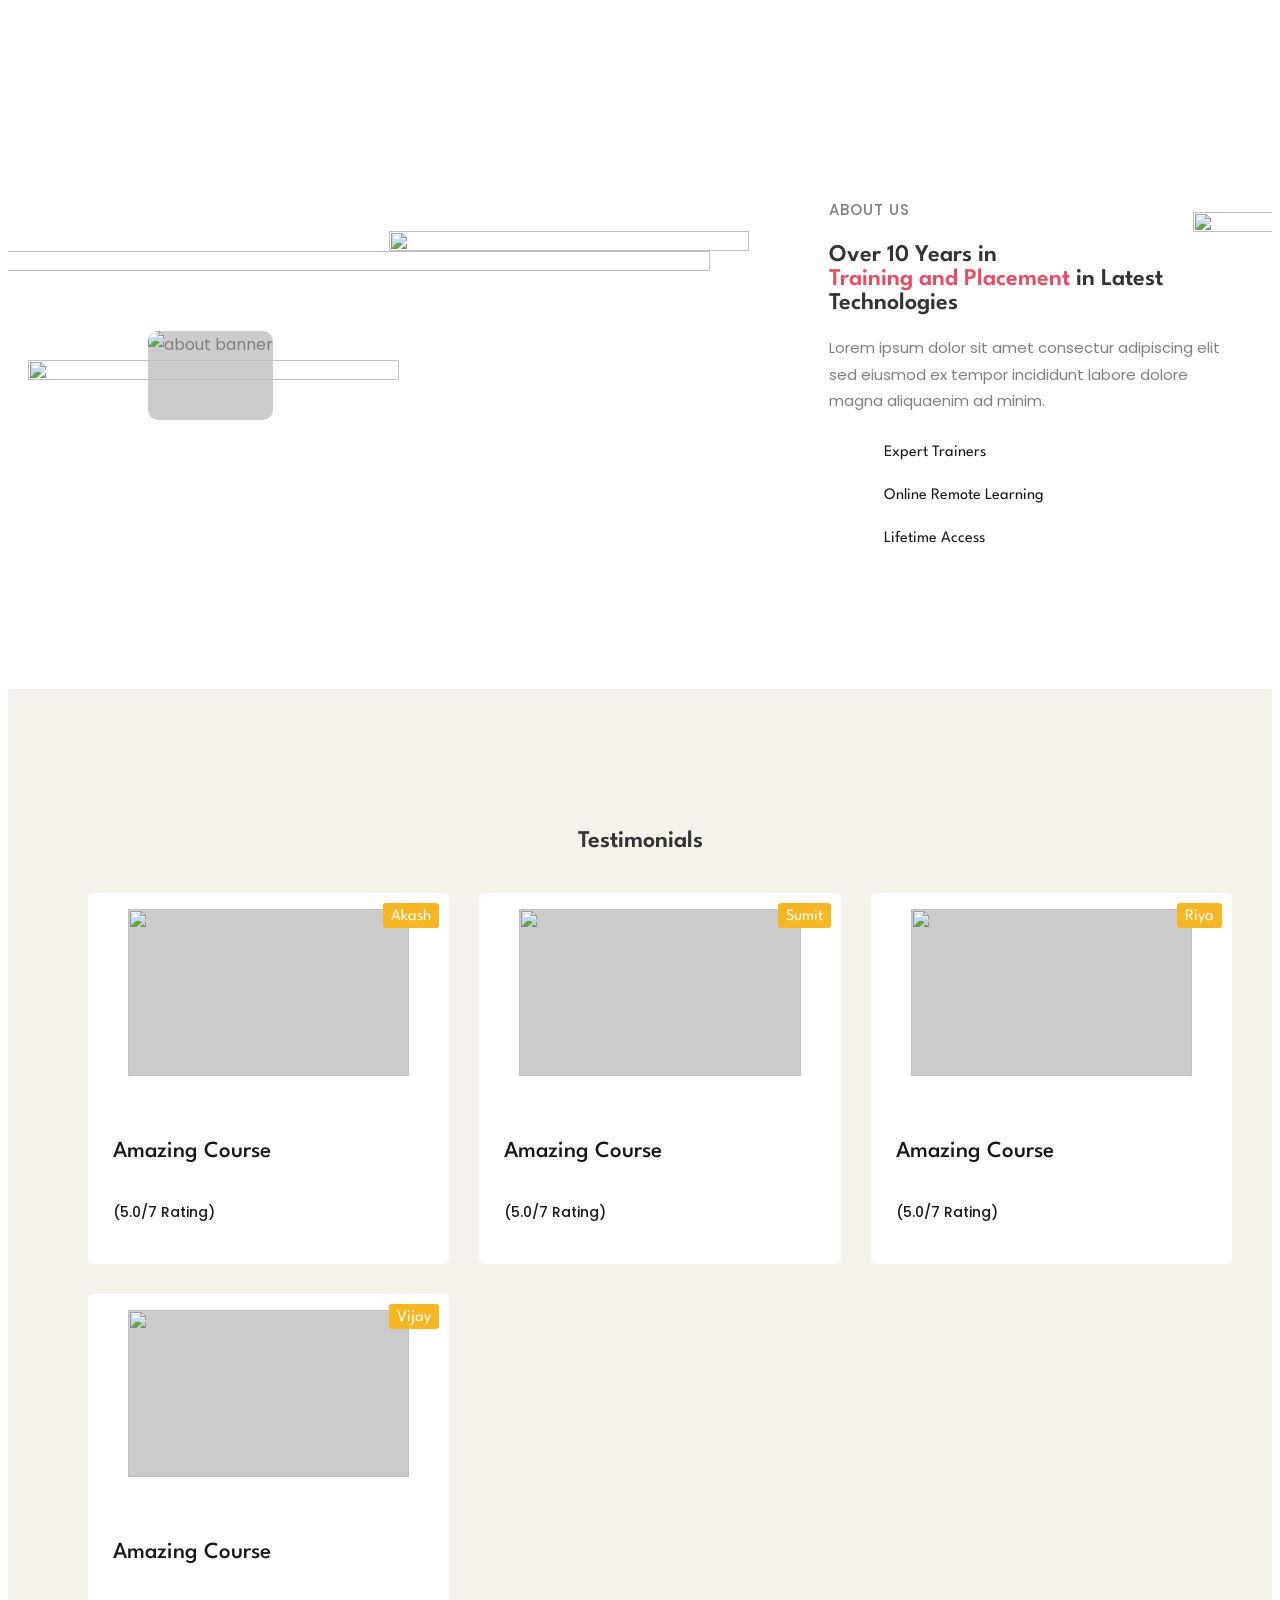
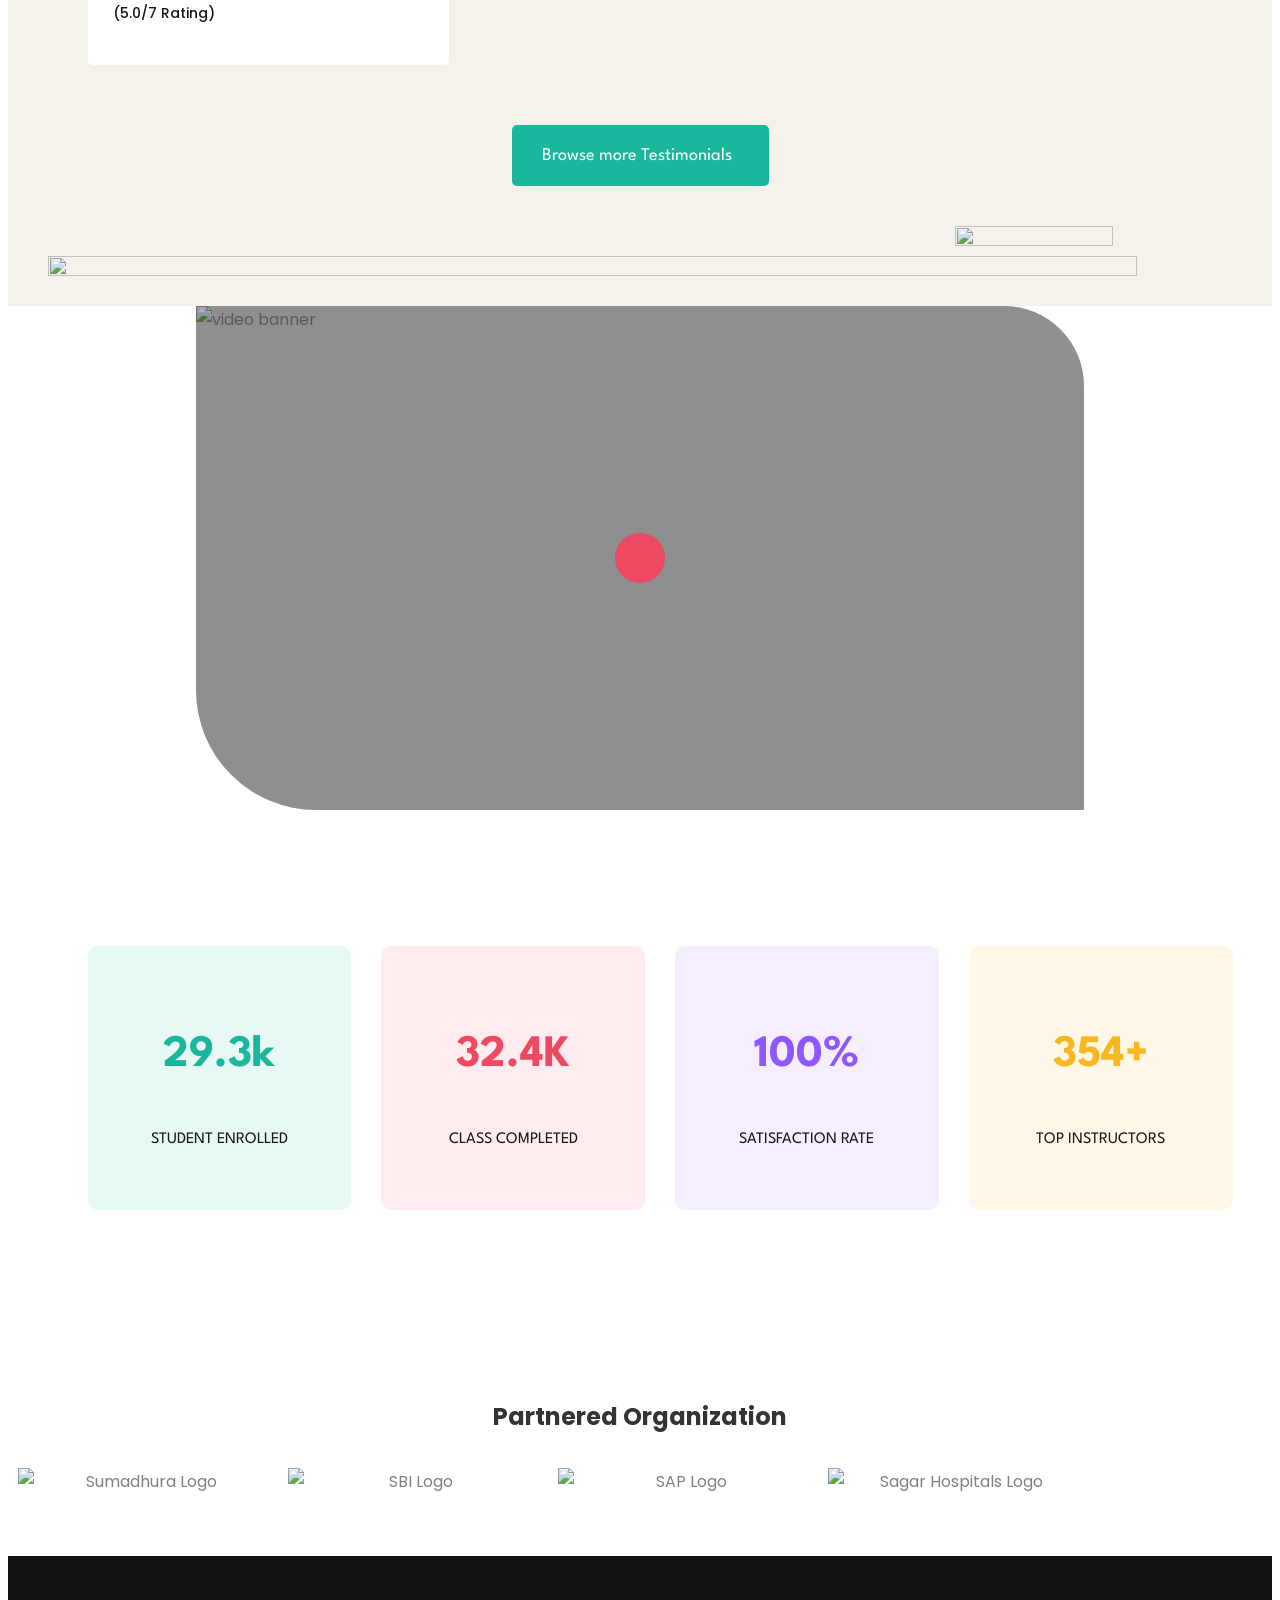
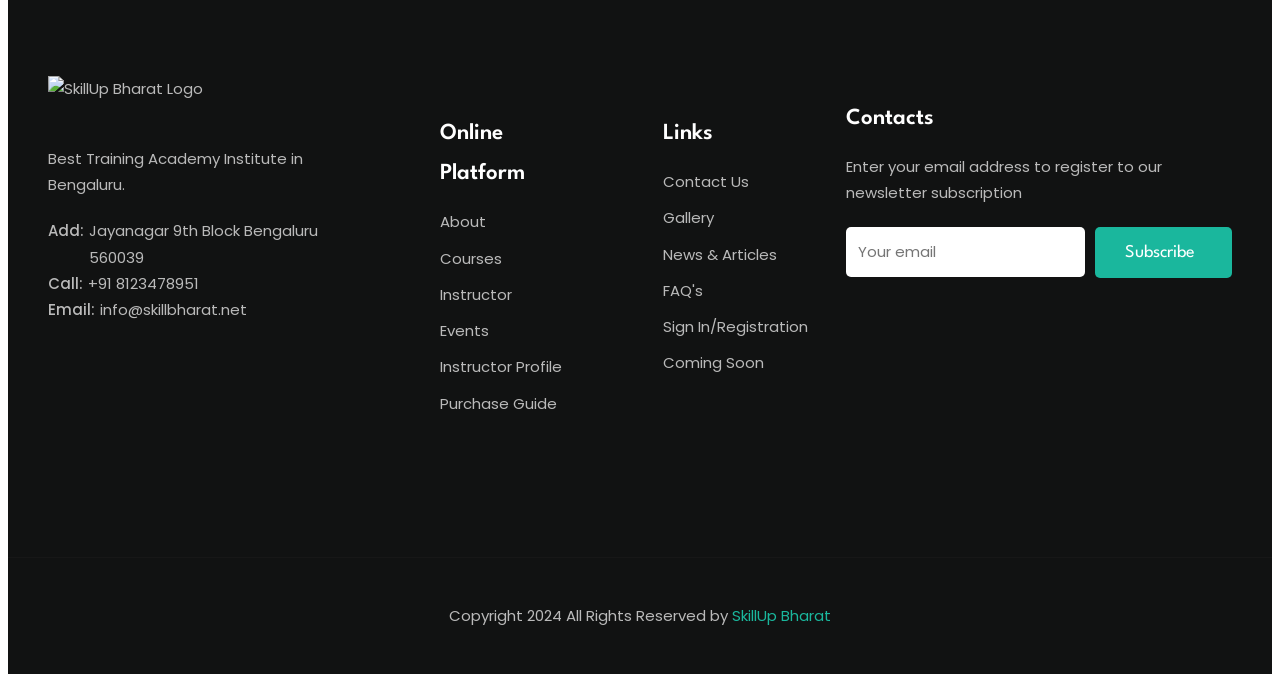
==== commit 283d401e: "modified" ====
--- a/index.html
+++ b/index.html
@@ -11,7 +11,7 @@
      <link rel="shortcut icon" href="./favicon.svg" type="image/svg+xml">
 
     <!-- custom css link -->
-    <link rel="stylesheet" href="/skillupbharat/static/css/style.css">
+    <link rel="stylesheet" href="./static/css/style.css">
 
     <!-- Google font link -->
     <link rel="preconnect" href="https://fonts.googleapis.com">
@@ -49,7 +49,7 @@
             <ul class="navbar-list">
     
               <li class="navbar-item">
-                <a href="#home" class="navbar-link" data-nav-link>Home</a>
+                <a href="#home"  class="navbar-link" data-nav-link>Home</a>
               </li>
     
               <li class="navbar-item">
--- a/static/css/style.css
+++ b/static/css/style.css
@@ -0,0 +1,1338 @@
+:root {
+    /* 
+    colors
+    */
+
+    --selective-yellow: hsl(42, 94%, 55%);
+    --eerie-black-1: hsl(0, 0%, 9%);
+    --eerie-black-2: hsl(180, 3%, 7%);
+    --quick-silver: hsl(0, 0%, 65%);
+    --radical-red: hsl(351, 83%, 61%);
+    --light-gray: hsl(0, 0%, 80%);
+    --isabelline: hsl(36, 33%, 94%);
+    --gray-x-11: hsl(0, 0%, 73%);
+    --kappel_15: hsla(170, 75%, 41%, 0.15);
+    --platinum: hsl(0, 0%, 90%);
+    --gray-web: hsl(0, 0%, 50%);
+    --black_80: hsla(0, 0%, 0%, 0.8);
+    --white_50: hsla(0, 0%, 100%, 0.5);
+    --black_50: hsla(0, 0%, 0%, 0.5);
+    --black_30: hsla(0, 0%, 0%, 0.3);
+    --kappel: hsl(170, 75%, 41%);
+    --white: hsl(0, 0%, 100%);
+
+/* 
+gradient color
+*/
+--gradient: linear-gradient(-90deg,hsl(151, 58%, 46%) 0%,hsl(170, 75%, 41%) 100%);
+
+/* 
+typography */
+--ff-league_spartan: 'League Spartan', sans-serif;
+--ff-poppins: 'Poppins', sans-serif; 
+
+--fs-1: 4.2rem;
+--fs-2: 3.2rem;
+--fs-3: 2.3rem;
+--fs-4: 1.8rem;
+--fs-5: 1.5rem;
+--fs-6: 1.4rem;
+--fs-7: 1.3rem;
+
+--fw-500: 500;
+--fw-600: 600;
+
+/* 
+Spacing
+*/
+--section-padding: 75px;
+
+/* 
+Shadow
+
+*/
+
+--shadow-1: 0 6px 15px 0 hsla(0, 0%, 0%, 0.05);
+--shadow-2: 0 10px 30px hsla(0, 0%, 0%, 0.06);
+--shadow-3: 0 10px 50px 0 hsla(220, 53%, 22%, 0.1);
+
+
+
+/* 
+Border Radius
+
+*/
+--radius-pill: 500px;
+--radius-circle: 50%;
+--radius-3: 3px;
+--radius-5: 5px;
+--radius-10: 10px;
+
+
+/* 
+Transition
+*/
+--transition-1: 0.25s ease;
+--transition-2: 0.5s ease;
+--cubic-in: cubic-bezier(0.51, 0.03, 0.64, 0.28);
+--cubic-out: cubic-bezier(0.33, 0.85, 0.4, 0.96);
+}
+
+*,
+*::before
+*::after {
+    margin: 0;
+    padding: 0;
+    box-sizing: border-box;
+}
+
+li { list-style: none;}
+
+a,
+img,
+span,
+data,
+input,
+button,
+ion-icon { font-display: block; }
+
+a,
+img,
+span,
+data,
+input,
+button,
+ion-icon { display: block; }
+
+a {
+  color: inherit;
+  text-decoration: none;
+}
+
+img { height: auto; }
+
+input,
+button {
+  background: none;
+  border: none;
+  font: inherit;
+}
+
+input { width: 100%; }
+
+button { cursor: pointer; }
+
+ion-icon { pointer-events: none; }
+
+address { font-style: normal; }
+
+html {
+  font-family: var(--ff-poppins);
+  font-size: 10px;
+  scroll-behavior: smooth;
+}
+
+body {
+  background-color: var(--white);
+  color: var(--gray-web);
+  font-size: 1.6rem;
+  line-height: 1.75;
+}
+
+:focus-visible { outline-offset: 4px; }
+
+::-webkit-scrollbar { width: 10px; }
+
+::-webkit-scrollbar-track { background-color: hsl(0, 0%, 98%); }
+
+::-webkit-scrollbar-thumb { background-color: hsl(0, 0%, 80%); }
+
+::-webkit-scrollbar-thumb:hover { background-color: hsl(0, 0%, 70%); }
+
+
+
+
+
+/*-----------------------------------*\
+  #REUSED STYLE
+\*-----------------------------------*/
+
+.container { padding-inline: 15px; }
+
+.section { padding-block: var(--section-padding); }
+
+.shape {
+  position: absolute;
+  display: none;
+}
+
+.has-bg-image {
+  background-repeat: no-repeat;
+  background-size: cover;
+  background-position: center;
+}
+
+.h1,
+.h2,
+.h3 {
+  color: var(--eerie-black-1);
+  font-family: var(--ff-league_spartan);
+  line-height: 1;
+}
+
+.h1,
+.h2 { font-weight: var(--fw-600); }
+
+.h1 { font-size: var(--fs-1); }
+
+.h2 { font-size: var(--fs-2); }
+
+.h3 {
+  font-size: var(--fs-3);
+  font-weight: var(--fw-500);
+}
+
+.section-title {
+  --color: var(--radical-red);
+  text-align: center;
+}
+
+.section-title .span {
+  display: inline-block;
+  color: var(--color);
+  
+}
+
+.btn {
+  background-color: var(--kappel);
+  color: var(--white);
+  font-family: var(--ff-league_spartan);
+  font-size: var(--fs-4);
+  display: flex;
+  align-items: center;
+  gap: 7px;
+  max-width: max-content;
+  padding: 10px 20px;
+  border-radius: var(--radius-5);
+  overflow: hidden;
+}
+
+.has-before,
+.has-after {
+  position: relative;
+  z-index: 1;
+}
+
+.has-before::before,
+.has-after::after {
+  position: absolute;
+  content: "";
+}
+
+.btn::before {
+  inset: 0;
+  background-image: var(--gradient);
+  z-index: -1;
+  border-radius: inherit;
+  transform: translateX(-100%);
+  transition: var(--transition-2);
+}
+
+.btn:is(:hover, :focus)::before { transform: translateX(0); }
+
+.img-holder {
+  aspect-ratio: var(--width) / var(--height);
+  background-color: var(--light-gray);
+  overflow: hidden;
+}
+
+.img-cover {
+  width: 100%;
+  height: 100%;
+  object-fit: cover;
+}
+
+.section-subtitle {
+  font-size: var(--fs-5);
+  text-transform: uppercase;
+  font-weight: var(--fw-500);
+  letter-spacing: 1px;
+  text-align: center;
+  margin-block-end: 15px;
+}
+
+.section-text {
+  font-size: var(--fs-5);
+  text-align: center;
+  margin-block: 15px 25px;
+}
+
+.grid-list {
+  display: grid;
+  gap: 30px;
+}
+
+.category-card,
+.stats-card { background-color: hsla(var(--color), 0.1); }
+
+:is(.course, .blog) .section-title { margin-block-end: 40px; }
+
+
+
+
+
+/*-----------------------------------*\
+  #HEADER
+\*-----------------------------------*/
+
+.header .btn { display: none; }
+
+.header {
+  position: absolute;
+  top: 0;
+  left: 0;
+  width: 100%;
+  background-color: var(--white);
+  padding-block: 12px;
+  box-shadow: var(--shadow-1);
+  z-index: 4;
+}
+
+.header.active { position: fixed; }
+
+.header .container,
+.header-actions {
+  display: flex;
+  justify-content: space-between;
+  align-items: center;
+  gap: 15px;
+}
+
+.header-action-btn,
+.nav-close-btn {
+  position: relative;
+  color: var(--eerie-black-1);
+  font-size: 24px;
+  transition: var(--transition-1);
+}
+
+.header-action-btn:is(:hover, :focus) { color: var(--kappel); }
+
+.header-action-btn .btn-badge {
+  position: absolute;
+  top: -10px;
+  right: -10px;
+  background-color: var(--kappel);
+  color: var(--white);
+  font-family: var(--ff-league_spartan);
+  font-size: var(--fs-6);
+  min-width: 20px;
+  height: 20px;
+  border-radius: var(--radius-circle);
+}
+
+.navbar {
+  position: fixed;
+  top: 0;
+  left: -320px;
+  background-color: var(--white);
+  width: 100%;
+  max-width: 320px;
+  height: 100%;
+  z-index: 2;
+  transition: 0.25s var(--cubic-in);
+}
+
+.navbar.active {
+  transform: translateX(320px);
+  transition: 0.5s var(--cubic-out);
+}
+
+.navbar .wrapper {
+  padding: 15px 20px;
+  border-block-end: 1px solid var(--platinum);
+}
+
+.nav-close-btn {
+  background-color: var(--white);
+  box-shadow: var(--shadow-2);
+  padding: 8px;
+  border-radius: var(--radius-circle);
+}
+
+.nav-close-btn:is(:hover, :focus) {
+  background-color: var(--kappel);
+  color: var(--white);
+}
+
+.navbar-list { padding: 15px 20px; }
+
+.navbar-item:not(:last-child) { border-block-end: 1px solid var(--platinum); }
+
+.navbar-link {
+  padding-block: 8px;
+  font-weight: var(--fw-500);
+  transition: var(--transition-1);
+}
+
+.navbar-link:is(:hover, :focus) { color: var(--kappel); }
+
+.overlay {
+  position: fixed;
+  inset: 0;
+  background-color: var(--black_80);
+  pointer-events: none;
+  opacity: 0;
+  z-index: 1;
+  transition: var(--transition-1);
+}
+
+.overlay.active {
+  opacity: 1;
+  pointer-events: all;
+}
+
+/*-----------------------------------*\
+  #HERO
+\*-----------------------------------*/
+
+.hero { padding-block-start: calc(var(--section-padding) + 80px); }
+
+.hero .container {
+  display: grid;
+  gap: 40px;
+}
+
+.hero-text {
+  color: var(--eerie-black-1);
+  font-size: var(--fs-1);
+  text-align: center;
+  margin-block: 18px 20px;
+}
+
+.hero .btn { margin-inline: auto; }
+
+.hero-banner {
+  display: grid;
+  grid-template-columns: 1fr 0.8fr;
+  align-items: flex-start;
+  gap: 30px;
+}
+
+.hero-banner .img-holder.one {
+  border-top-right-radius: 70px;
+  border-bottom-left-radius: 110px;
+}
+
+.hero-banner .img-holder.two {
+  border-top-left-radius: 50px;
+  border-bottom-right-radius: 90px;
+}
+
+
+
+
+/*-----------------------------------*\
+  #CATEGORY
+\*-----------------------------------*/
+
+.category .section-subtitle { color: var(--radical-red); }
+
+.category .section-title { --color: var(--kappel); }
+
+.category .section-text { margin-block-end: 40px; }
+
+.category-card {
+  padding: 50px 30px;
+  text-align: center;
+  border-radius: var(--radius-5);
+}
+
+.category-card .card-icon {
+  background-color: hsla(var(--color), 0.1);
+  width: 80px;
+  height: 80px;
+  display: grid;
+  place-items: center;
+  border-radius: var(--radius-circle);
+  margin-inline: auto;
+  margin-block-end: 30px;
+}
+
+.category-card .card-text {
+  color: var(--eerie-black-1);
+  font-size: var(--fs-5);
+  margin-block: 15px 25px;
+}
+
+.category-card .card-badge {
+  background-color: hsla(var(--color), 0.1);
+  color: hsl(var(--color));
+  font-size: var(--fs-5);
+  font-weight: var(--fw-500);
+  padding: 2px 18px;
+  max-width: max-content;
+  margin-inline: auto;
+  border-radius: var(--radius-5);
+}
+
+
+/* About us */
+
+/*-----------------------------------*\
+  #ABOUT
+\*-----------------------------------*/
+
+.about {
+  padding-block-start: 0;
+  overflow: hidden;
+}
+
+.about .container {
+  display: grid;
+  gap: 30px;
+}
+
+.about-banner {
+  position: relative;
+  z-index: 1;
+}
+
+.about-banner .img-holder { border-radius: var(--radius-10); }
+
+.about-shape-2 {
+  display: block;
+  bottom: -100px;
+  left: -60px;
+  animation: bounce 2.5s infinite;
+}
+
+@keyframes bounce {
+  0%,
+  20%,
+  50%,
+  80%,
+  100% { transform: translateY(0); }
+
+  40% { transform: translateY(-30px); }
+
+  60% { transform: translateY(-15px); }
+}
+
+.about :is(.section-subtitle, .section-title, .section-text) {
+  text-align: left;
+}
+
+.about-item {
+  margin-block: 15px;
+  display: flex;
+  align-items: center;
+  gap: 15px;
+}
+
+.about-item ion-icon {
+  color: var(--selective-yellow);
+  font-size: 20px;
+  --ionicon-stroke-width: 50px;
+}
+
+.about-item .span {
+  color: var(--eerie-black-1);
+  font-family: var(--ff-league_spartan);
+}
+
+/*-----------------------------------*\
+  #Testimonials
+\*-----------------------------------*/
+
+.course { background-color: var(--isabelline); }
+
+.course-card {
+  position: relative;
+  background-color: var(--white);
+  border-radius: var(--radius-5);
+  overflow: hidden;
+}
+
+.course-card .img-cover { transition: var(--transition-2); }
+
+.course-card:is(:hover, :focus-within) .img-cover { transform: scale(1.1); }
+
+.course-card :is(.abs-badge, .badge) {
+  font-family: var(--ff-league_spartan);
+  border-radius: var(--radius-3);
+}
+
+.course-card .abs-badge {
+  position: absolute;
+  top: 10px;
+  right: 10px;
+  background-color: var(--selective-yellow);
+  color: var(--white);
+  display: flex;
+  align-items: center;
+  gap: 5px;
+  line-height: 1;
+  padding: 6px 8px;
+  padding-block-end: 3px;
+}
+
+.course-card .abs-badge ion-icon {
+  font-size: 18px;
+  margin-block-end: 5px;
+  --ionicon-stroke-width: 50px;
+}
+
+.course-card .card-content { padding: 25px; }
+
+.course-card .badge {
+  background-color: var(--kappel_15);
+  max-width: max-content;
+  color: var(--kappel);
+  line-height: 25px;
+  padding-inline: 10px;
+}
+
+.course-card .card-title {
+  display: -webkit-box;
+  -webkit-box-orient: vertical;
+  -webkit-line-clamp: 2;
+  overflow: hidden;
+  margin-block: 15px 8px;
+  transition: var(--transition-1);
+}
+
+.course-card .card-title:is(:hover, :focus) { color: var(--kappel); }
+
+.course-card :is(.wrapper, .rating-wrapper, .card-meta-list, .card-meta-item) {
+  display: flex;
+  align-items: center;
+}
+
+.course-card .wrapper { gap: 10px; }
+
+.course-card .rating-wrapper { gap: 3px; }
+
+.course-card .rating-wrapper ion-icon { color: var(--selective-yellow); }
+
+.course-card .rating-text {
+  color: var(--eerie-black-1);
+  font-size: var(--fs-6);
+  font-weight: var(--fw-500);
+}
+
+.course-card .price {
+  color: var(--radical-red);
+  font-family: var(--ff-league_spartan);
+  font-size: var(--fs-4);
+  font-weight: var(--fw-600);
+  margin-block: 8px 15px;
+}
+
+.course-card .card-meta-list { flex-wrap: wrap; }
+
+.course-card .card-meta-item {
+  position: relative;
+  gap: 5px;
+}
+
+.course-card .card-meta-item:not(:last-child)::after {
+  content: "|";
+  display: inline-block;
+  color: var(--platinum);
+  padding-inline: 10px;
+}
+
+.course-card .card-meta-item ion-icon {
+  color: var(--quick-silver);
+  --ionicon-stroke-width: 50px;
+}
+
+.course-card .card-meta-item .span {
+  color: var(--eerie-black-1);
+  font-size: var(--fs-7);
+}
+
+.course .btn {
+  margin-inline: auto;
+  margin-block-start: 60px;
+}
+
+
+
+/*-----------------------------------*\
+  #VIDEO
+\*-----------------------------------*/
+
+.video {
+  background-size: contain;
+  background-position: center top;
+}
+
+.video-banner {
+  position: relative;
+  border-top-right-radius: 80px;
+  border-bottom-left-radius: 120px;
+}
+
+.video .play-btn {
+  position: absolute;
+  top: 50%;
+  left: 50%;
+  transform: translate(-50%, -50%);
+  background-color: var(--radical-red);
+  font-size: 30px;
+  padding: 16px;
+  color: var(--white);
+  border-radius: var(--radius-circle);
+  box-shadow: 0 0 0 0 var(--white_50);
+  z-index: 1;
+  animation: pulse 3s ease infinite;
+}
+
+@keyframes pulse {
+  0% { box-shadow: 0 0 0 0 var(--white_50); }
+  100% { box-shadow: 0 0 0 20px transparent; }
+}
+
+.video-banner::after {
+  inset: 0;
+  background-color: var(--black_30);
+}
+
+
+/*-----------------------------------*\
+  #STATS
+\*-----------------------------------*/
+
+.stats-card {
+  text-align: center;
+  padding: 25px;
+  border-radius: var(--radius-10);
+}
+
+.stats-card :is(.card-title, .card-text) { font-family: var(--ff-league_spartan); }
+
+.stats-card .card-title {
+  color: hsl(var(--color));
+  font-size: var(--fs-2);
+  line-height: 1.1;
+}
+
+.stats-card .card-text {
+  color: var(--eerie-black-1);
+  text-transform: uppercase;
+}
+
+
+/* Partner */
+
+.partner-logos {
+  text-align: center;
+  margin: 50px 0;
+}
+
+.section-title {
+  font-size: 24px;
+  margin-bottom: 20px;
+  color: #333;
+}
+
+/* Slider container */
+.slider {
+  overflow: hidden;
+  margin: 0 auto;
+  white-space: nowrap;
+}
+
+/* Track of the slider */
+.slide-track {
+  display: flex;
+  width: calc(250px * 14); /* Adjust according to how many logos you have (250px width) */
+  animation: scroll 40s linear infinite;
+}
+
+/* Individual slides */
+.slide {
+  width: 250px; /* Set the width for each logo */
+  padding: 10px;
+}
+
+.slide img {
+  width: 100%;
+  height: auto;
+  object-fit: contain;
+}
+
+/* Scroll animation */
+@keyframes scroll {
+  0% {
+      transform: translateX(0);
+  }
+  100% {
+      transform: translateX(-100%);
+  }
+}
+
+/* Mobile responsiveness */
+@media only screen and (max-width: 768px) {
+  .slide {
+      width: 150px; /* Smaller logo size for mobile */
+  }
+
+  .slide-track {
+      width: calc(150px * 14); /* Adjust based on logo size */
+  }
+}
+
+@media only screen and (max-width: 480px) {
+  .slide {
+      width: 100px; /* Even smaller for very small screens */
+  }
+
+  .slide-track {
+      width: calc(100px * 14);
+  }
+}
+
+
+
+/*-----------------------------------*\
+  #FOOTER
+\*-----------------------------------*/
+
+.footer {
+  background-repeat: no-repeat;
+  background-color: var(--eerie-black-2);
+  color: var(--gray-x-11);
+  font-size: var(--fs-5);
+}
+
+.footer-top {
+  display: grid;
+  gap: 30px;
+}
+
+.footer-brand-text { margin-block: 20px; }
+
+.footer-brand .wrapper {
+  display: flex;
+  gap: 5px;
+}
+
+.footer-brand .wrapper .span { font-weight: var(--fw-500); }
+
+.footer-link { transition: var(--transition-1); }
+
+.footer-link:is(:hover, :focus) { color: var(--kappel); }
+
+.footer-list-title {
+  color: var(--white);
+  font-family: var(--ff-league_spartan);
+  font-size: var(--fs-3);
+  font-weight: var(--fw-600);
+  margin-block-end: 10px;
+}
+
+.footer-list .footer-link { padding-block: 5px; }
+
+.newsletter-form { margin-block: 20px 35px; }
+
+.newsletter-form .input-field {
+  background-color: var(--white);
+  padding: 12px;
+  border-radius: var(--radius-5);
+  margin-block-end: 20px;
+}
+
+.newsletter-form .btn {
+  min-width: 100%;
+  justify-content: center;
+}
+
+.social-list {
+  display: flex;
+  gap: 25px;
+}
+
+.social-link { font-size: 20px; }
+
+.footer-bottom {
+  border-block-start: 1px solid var(--eerie-black-1);
+  padding-block: 30px;
+}
+
+.copyright { text-align: center; }
+
+.copyright-link {
+  color: var(--kappel);
+  display: inline-block;
+}
+
+
+/*-----------------------------------*\
+  #BACK TO TOP
+\*-----------------------------------*/
+
+.back-top-btn {
+  position: fixed;
+  bottom: 40px;
+  right: 30px;
+  background-color: var(--kappel);
+  color: var(--white);
+  font-size: 20px;
+  padding: 15px;
+  border-radius: var(--radius-circle);
+  z-index: 3;
+  opacity: 0;
+  pointer-events: none;
+  transition: var(--transition-1);
+}
+
+.back-top-btn.active {
+  transform: translateY(10px);
+  opacity: 1;
+  pointer-events: all;
+}
+
+
+
+/*-----------------------------------*\
+  #MEDIA QUERIES
+\*-----------------------------------*/
+
+/**
+ * responsive for large than 575px screen
+ */
+
+ @media (min-width: 575px) {
+
+  /**
+   * REUSED STYLE
+   */
+
+  .container {
+    max-width: 520px;
+    width: 100%;
+    margin-inline: auto;
+  }
+
+  .grid-list { grid-template-columns: 1fr 1fr; }
+
+  :is(.course, .blog) .grid-list { grid-template-columns: 1fr; }
+
+
+
+  /**
+   * HEADER
+   */
+
+  .header .container { max-width: unset; }
+
+  .header-actions { gap: 30px; }
+
+
+
+  /**
+   * HERO
+   */
+
+  .hero-banner { grid-template-columns: 1fr 0.9fr; }
+
+
+
+  /**
+   * VIDEO
+   */
+
+  .video .play-btn { padding: 25px; }
+
+
+
+  /**
+   * STATS
+   */
+
+  .stats-card { padding: 40px 30px; }
+
+
+
+  /**
+   * FOOTER
+   */
+
+  .footer-brand,
+  .footer-list:last-child { grid-column: 1 / 3; }
+
+  .newsletter-form {
+    display: flex;
+    align-items: center;
+    gap: 10px;
+  }
+
+  .newsletter-form .input-field { margin-block-end: 0; }
+
+  .newsletter-form .btn { min-width: max-content; }
+
+}
+
+
+
+
+
+/**
+ * responsive for large than 768px screen
+ */
+
+@media (min-width: 768px) {
+
+  /**
+   * CUSTOM PROPERTY
+   */
+
+  :root {
+
+    /**
+     * typography
+     */
+
+    --fs-1: 4.6rem;
+    --fs-2: 3.8rem;
+
+  }
+
+
+
+  /**
+   * REUSED STYLE
+   */
+
+  .container { max-width: 720px; }
+
+  .btn { padding: 15px 30px; }
+
+  :is(.course, .blog) .grid-list { grid-template-columns: 1fr 1fr; }
+
+
+
+  /**
+   * HEADER
+   */
+
+  .header .container { padding-inline: 30px; }
+
+  .header .btn {
+    display: flex;
+    padding: 10px 30px;
+    margin-inline: 20px;
+  }
+
+
+
+  /**
+   * HERO
+   */
+
+  .hero { padding-block-start: calc(var(--section-padding) + 90px); }
+
+  .hero .container { gap: 50px; }
+
+  .hero-text { margin-block-end: 30px; }
+
+  .hero-banner {
+    position: relative;
+    z-index: 1;
+  }
+
+  .hero-banner .img-holder { max-width: max-content; }
+
+  .hero-banner .img-holder.one { justify-self: flex-end; }
+
+  .hero-banner .img-holder.two { margin-block-start: 100px; }
+
+  .hero-shape-1 {
+    display: block;
+    position: absolute;
+    bottom: -40px;
+    left: -10px;
+  }
+
+
+
+  /**
+   * ABOUT
+   */
+
+  .about { padding-block-start: 50px; }
+
+  .about-banner {
+    padding: 60px;
+    padding-inline-end: 0;
+  }
+
+  .about-banner .img-holder {
+    max-width: max-content;
+    margin-inline: auto;
+  }
+
+  .about-shape-1 {
+    display: block;
+    top: -40px;
+    right: -70px;
+  }
+
+
+
+  /**
+   * FOOTER
+   */
+
+  .footer-brand,
+  .footer-list:last-child { grid-column: auto; }
+
+  .newsletter-form .btn { padding-block: 10px; }
+
+}
+
+
+
+
+
+/**
+ * responsive for large than 992px screen
+ */
+
+@media (min-width: 992px) {
+
+  /**
+   * CUSTOM PROPERTY
+   */
+
+  :root {
+
+    /**
+     * typography
+     */
+
+    --fs-1: 5.5rem;
+    --fs-2: 4.5rem;
+
+  }
+
+
+
+  /**
+   * REUSED STYLE
+   */
+
+  .container { max-width: 960px; }
+
+  .grid-list { grid-template-columns: repeat(4, 1fr); }
+
+  :is(.course, .blog) .grid-list { grid-template-columns: repeat(3, 1fr); }
+
+
+
+  /**
+   * HERO
+   */
+
+  .hero .container {
+    grid-template-columns: 1fr 1fr;
+    align-items: center;
+  }
+
+  .hero .section-title,
+  .hero-text { text-align: left; }
+
+  .hero .btn { margin-inline: 0; }
+
+
+
+  /**
+   * ABOUT
+   */
+
+  .about .container {
+    grid-template-columns: 1fr 0.6fr;
+    align-items: center;
+    gap: 60px;
+  }
+
+
+
+  /**
+   * VIDEO
+   */
+
+  .video-banner {
+    max-width: 75%;
+    margin-inline: auto;
+  }
+
+
+
+  /**
+   * FOOTER
+   */
+
+  .footer .grid-list { grid-template-columns: 1fr 0.6fr 0.6fr 1.2fr; }
+
+}
+
+
+
+
+
+/**
+ * responsive for large than 1200px screen
+ */
+
+@media (min-width: 1200px) {
+
+  /**
+   * CUSTOM PROPERTY
+   */
+
+  :root {
+
+    /**
+     * typography
+     */
+
+    --fs-1: 6.5rem;
+
+    /**
+     * spacing
+     */
+
+    --section-padding: 120px;
+
+  }
+
+
+
+  /**
+   * REUSED STYLE
+   */
+
+  .container { max-width: 1185px; }
+
+  .shape { display: block; }
+
+  .about-content,
+  .video-card,
+  .blog { position: relative; }
+
+
+
+  /**
+   * HEADER
+   */
+
+  .header-action-btn:last-child,
+  .navbar .wrapper,
+  .overlay { display: none; }
+
+  .header.active {
+    transform: translateY(-100%);
+    animation: slideIn 0.5s ease forwards;
+  }
+
+  @keyframes slideIn {
+    0% { transform: translateY(-100%); }
+    100% { transform: translateY(0); }
+  }
+
+  .navbar,
+  .navbar.active { all: unset; }
+
+  .navbar-list {
+    display: flex;
+    gap: 50px;
+    padding: 0;
+  }
+
+  .navbar-item:not(:last-child) { border-block-end: none; }
+
+  .navbar-link {
+    color: var(--eerie-black-1);
+    padding-block: 20px;
+  }
+
+  .header .btn { margin-inline-end: 0; }
+
+
+
+  /**
+   * HERO
+   */
+
+  .hero { padding-block-start: calc(var(--section-padding) + 120px); }
+
+  .hero .container { gap: 80px; }
+
+  .hero-shape-2 {
+    top: -80px;
+    z-index: -1;
+  }
+
+
+
+  /**
+   * ABOUT
+   */
+
+  .about .container { gap: 110px; }
+
+  .about-banner .img-holder { margin-inline: 0; }
+
+  .about-shape-3 {
+    top: -20px;
+    left: -100px;
+    z-index: -1;
+  }
+
+  .about-content { z-index: 1; }
+
+  .about-shape-4 {
+    top: 30px;
+    right: -60px;
+    z-index: -1;
+  }
+
+
+
+  /**
+   * VIDEO
+   */
+
+  .video-shape-1 {
+    top: -50px;
+    left: 0;
+  }
+
+  .video-shape-2 {
+    top: -80px;
+    right: 120px;
+    z-index: 1;
+  }
+
+
+
+  /**
+   * BLOG
+   */
+
+  .blog-shape {
+    top: 0;
+    left: 0;
+  }
+
+}
+
+
+
+
+
+
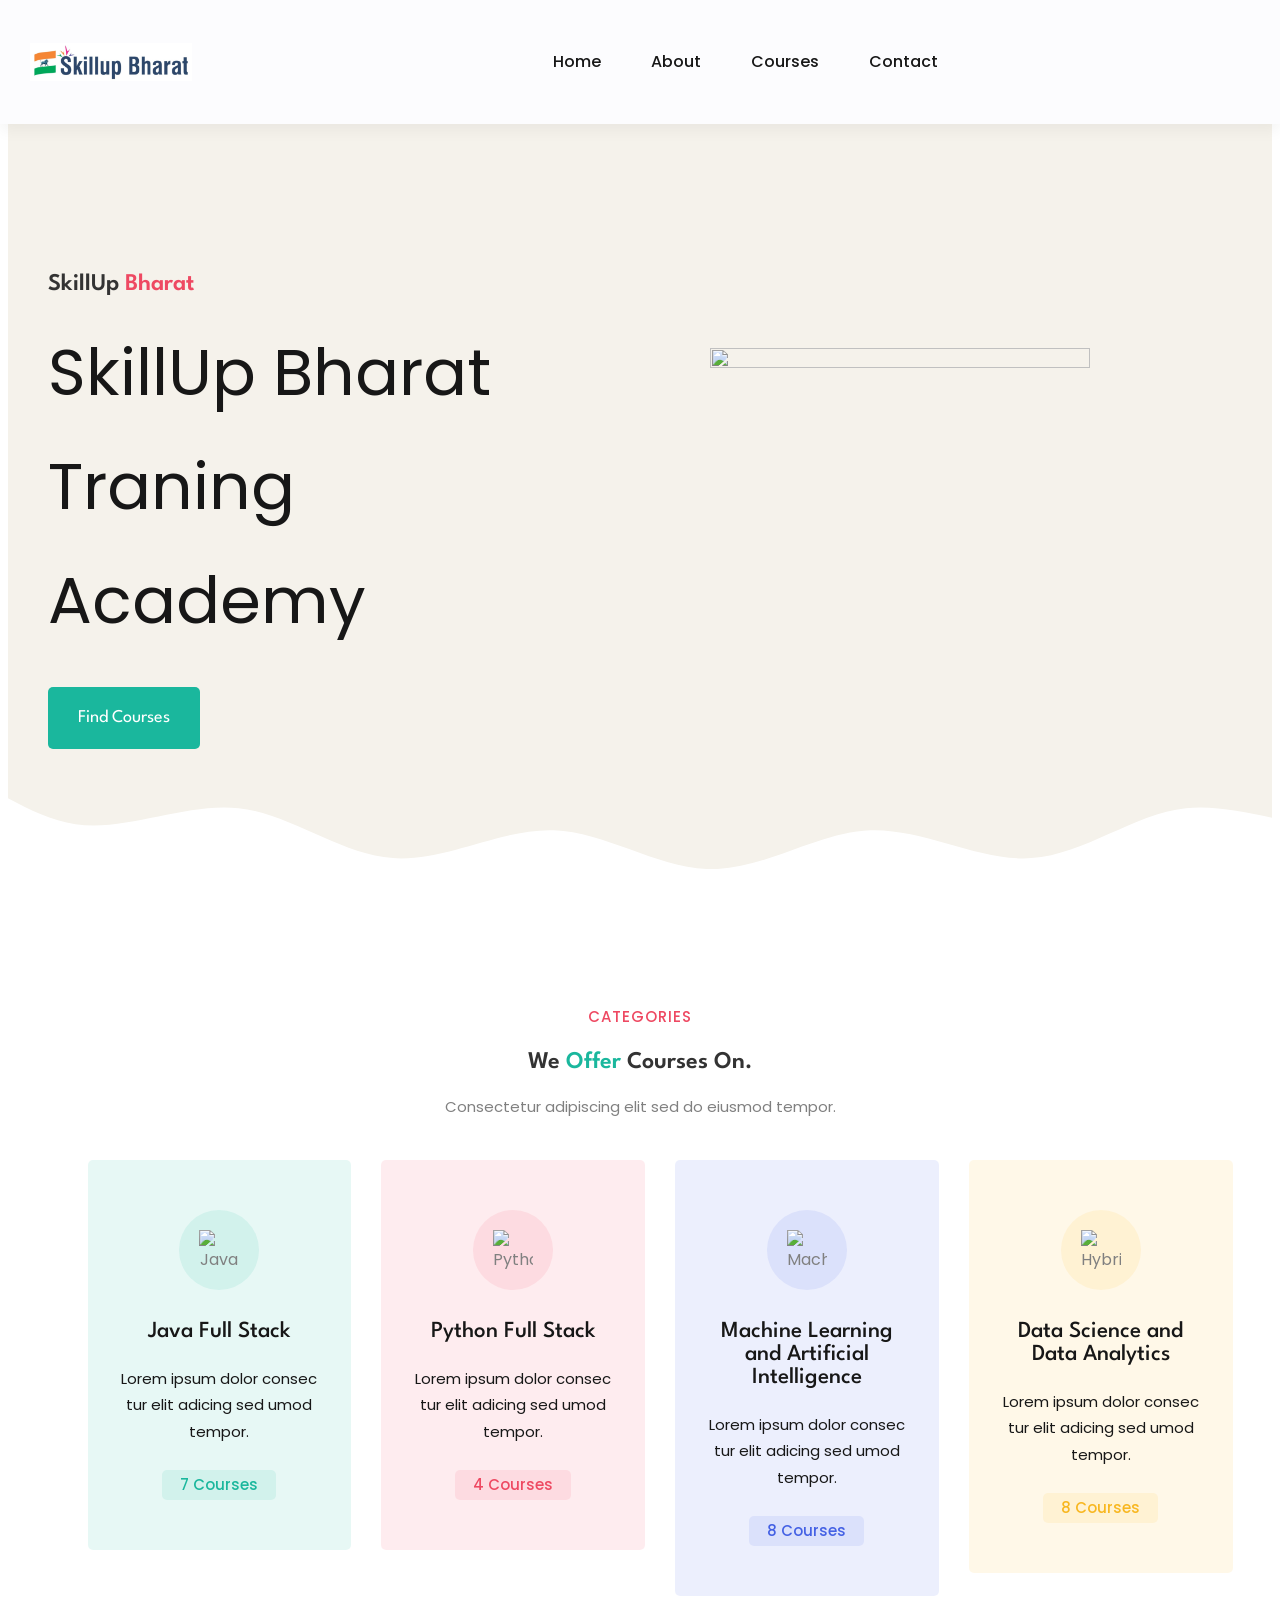
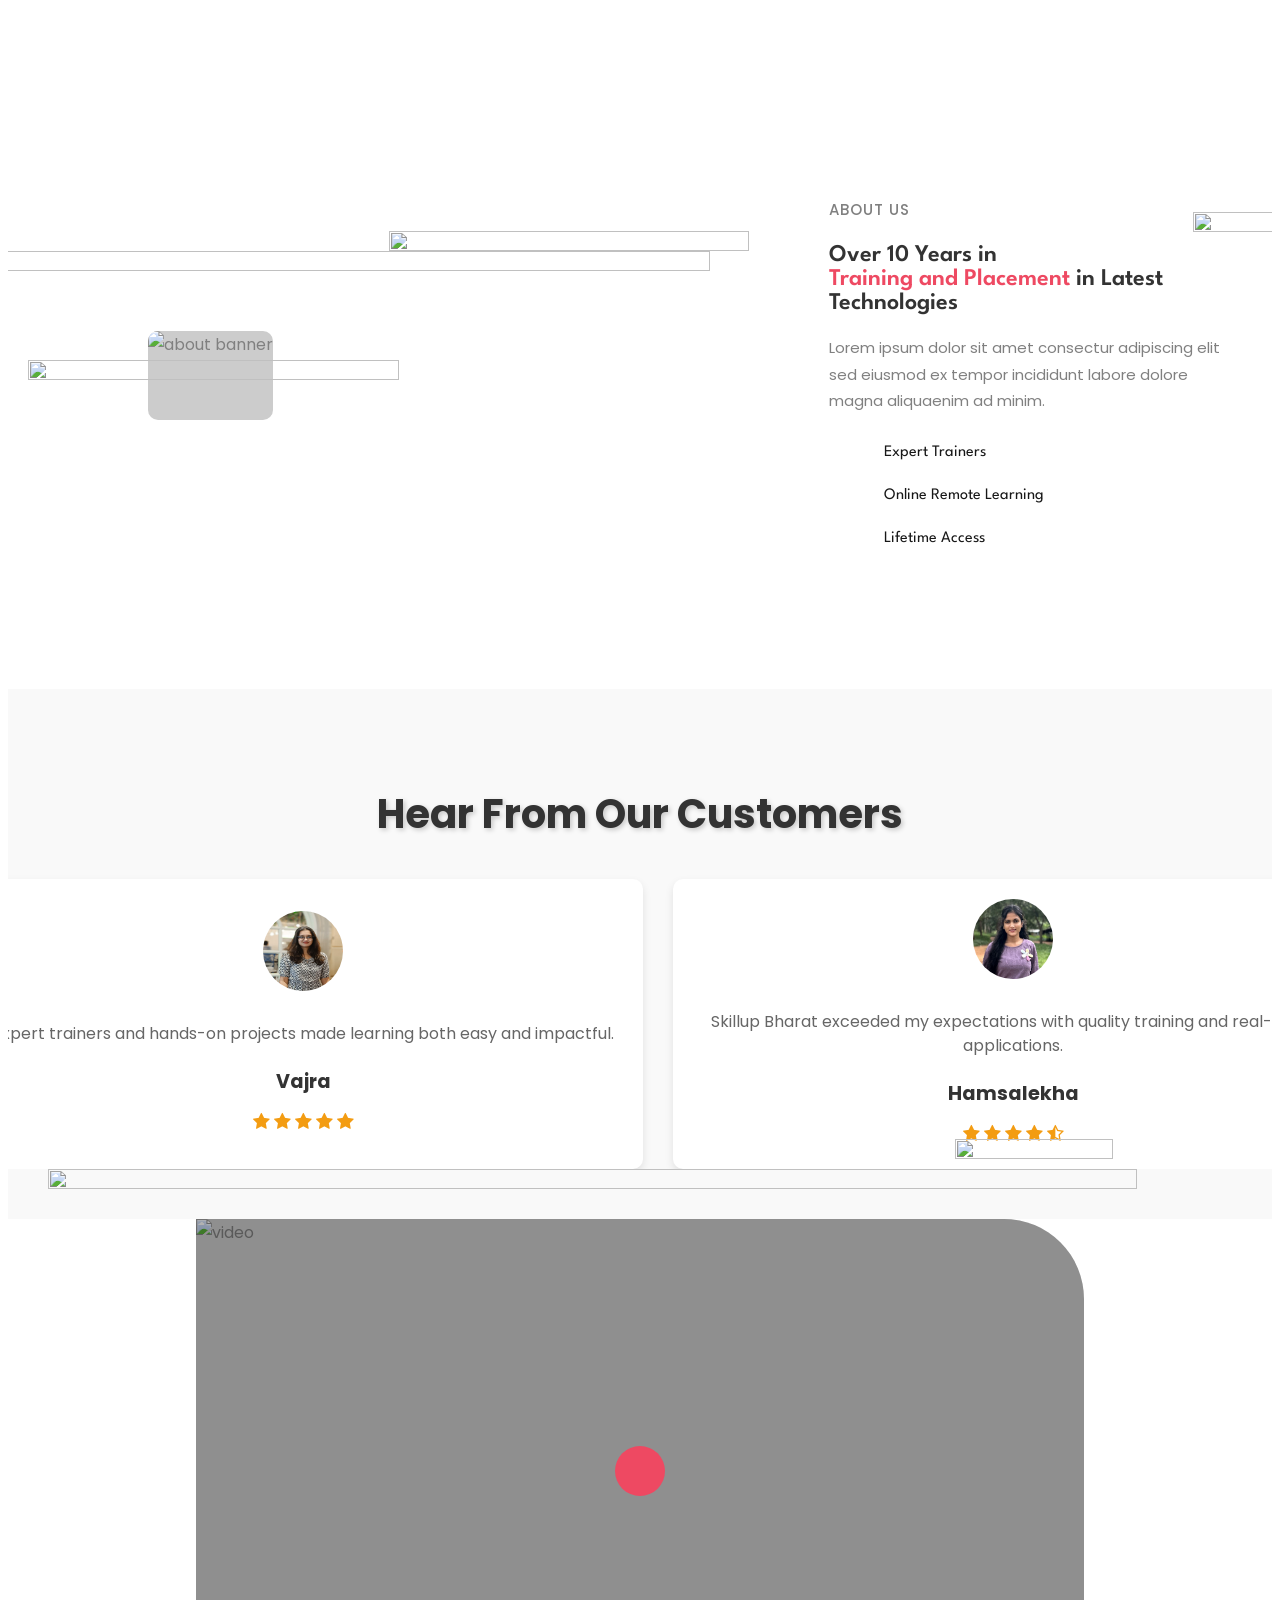
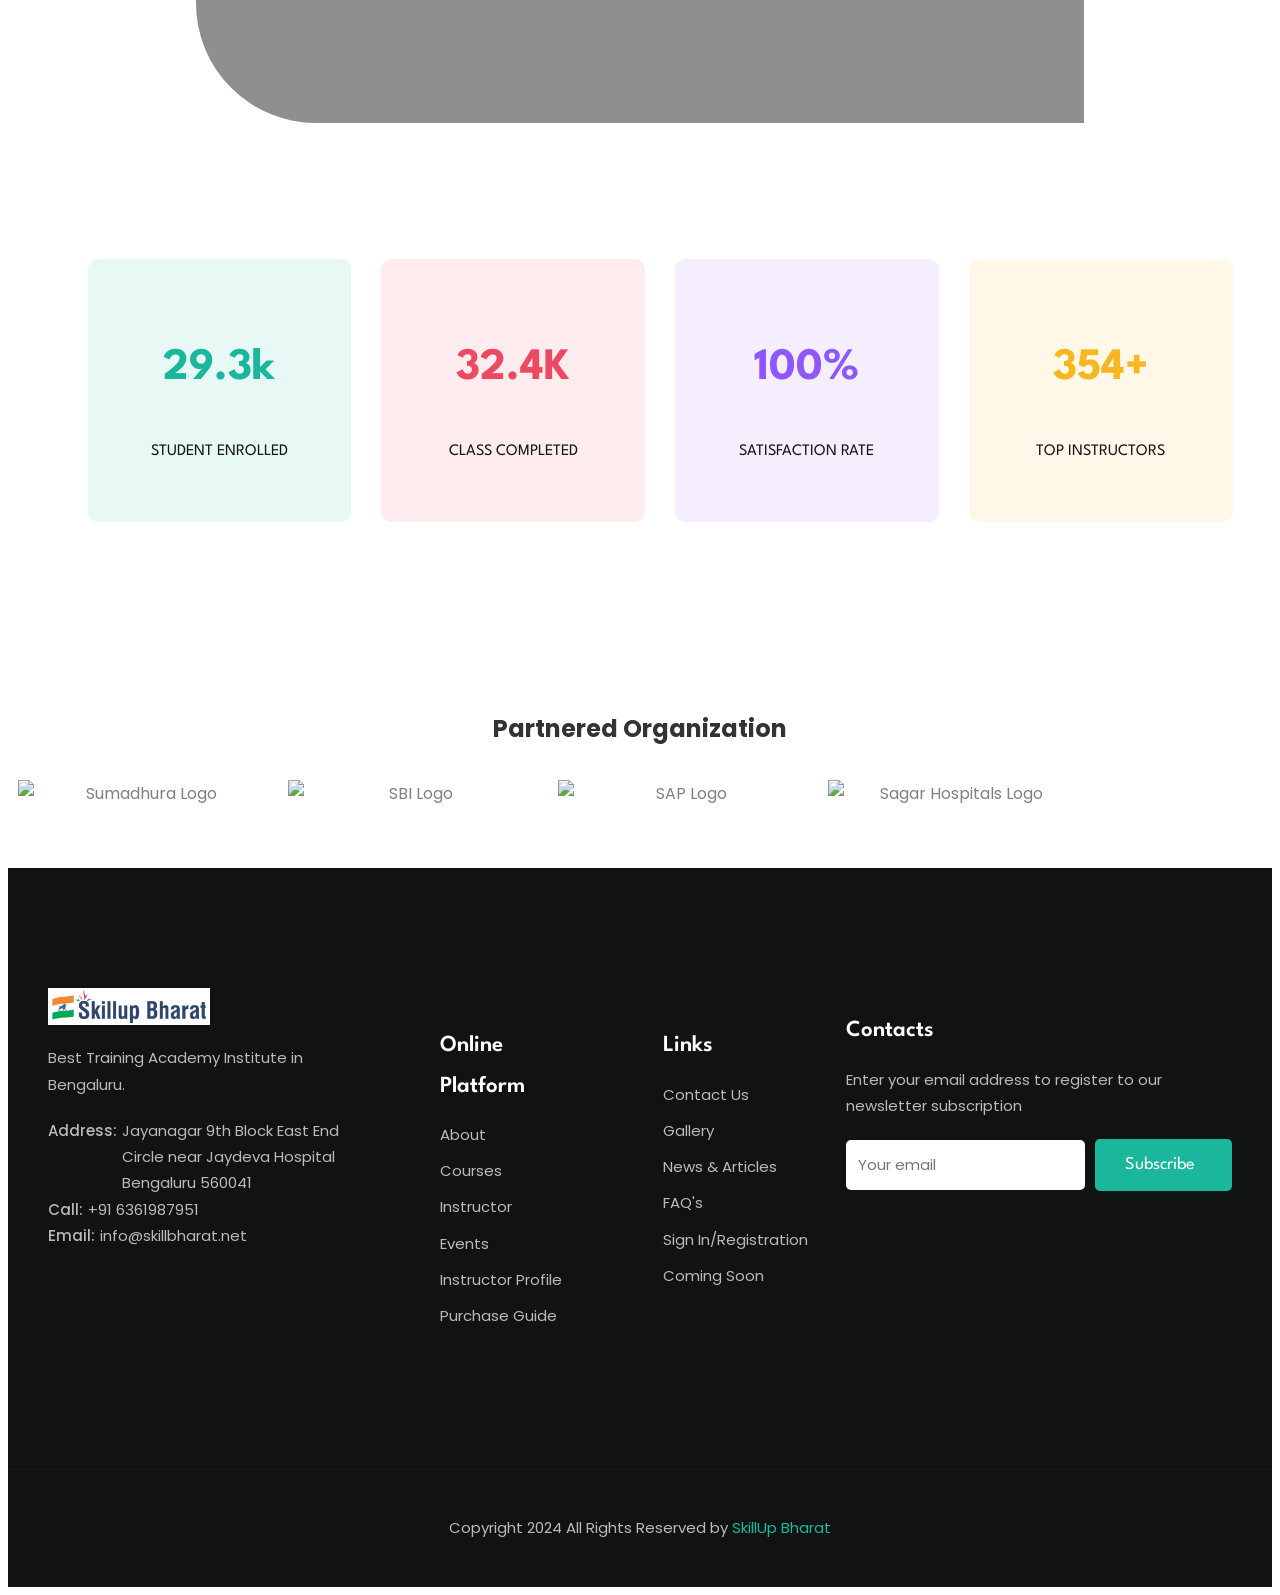
==== commit ee7406d8: "modified" ====
--- a/index.html
+++ b/index.html
@@ -20,25 +20,27 @@
       href="https://fonts.googleapis.com/css2?family=League+Spartan:wght@400;500;600;700;800&family=Poppins:wght@400;500&display=swap"
       rel="stylesheet">
 
-    <link rel="preload" as="image" href="/skillupbharat/static/images/hero-bg.svg">
-    <link rel="preload" as="image" href="/skillupbharat/static/images/hero-banner-1.jpg">
-    <link rel="preload" as="image" href="/skillupbharat/static/images/hero-banner-2.jpg">
-    <link rel="preload" as="image" href="/skillupbharat/static/images/hero-shape-1.svg">
+    <link rel="preload" as="image" href="./static/images/hero-bg.svg">
+    <link rel="preload" as="image" href="./static/images/hero-banner-1.jpg">
+    <link rel="preload" as="image" href="./static/images/hero-banner-2.jpg">
+    <link rel="preload" as="image" href="./static/images/hero-shape-1.svg">
     <link rel="preload" as="image" href="/skillupbharat/static/images/hero-shape-2.png">
+    <link rel="stylesheet" href="https://stackpath.bootstrapcdn.com/font-awesome/4.7.0/css/font-awesome.min.css">
+    
 </head>
 <body>
     <header class="header" data-header>
         <div class="container">
     
           <a href="#" class="logo">
-            <img src="/static/images/techmiya_logo (1).jpg" width="162" height="50" alt="SkillUp Bharat logo">
+            <img src="/static/images/Skillup logo.jpg" width="162" height="50" alt="SkillUp Bharat logo">
           </a>
     
           <nav class="navbar" data-navbar>
     
             <div class="wrapper">
               <a href="#" class="logo">
-                <img src="/static/images/techmiya_logo (1).jpg" width="162" height="50" alt="SkillUp Bharat logo">
+                <img src="/static/images/Skillup logo.jpg" width="162" height="50" alt="SkillUp Bharat logo">
               </a>
     
               <button class="nav-close-btn" aria-label="close menu" data-nav-toggler>
@@ -65,7 +67,7 @@
               </li> -->
     
               <li class="navbar-item">
-                <a href="#" class="navbar-link" data-nav-link>Contact</a>
+                <a href="#contact" class="navbar-link" data-nav-link>Contact</a>
               </li>
     
             </ul>
@@ -310,187 +312,280 @@
 
 
           <!-- Testimonies -->
-           <section class="section course" id="courses" aria-label="course">
-            <div class="container">
-              <!-- <p class="section subtitle">Testimonials</p> -->
-              <h2 class="h2 section-title">Testimonials</h2>
-
-              <ul class="grid-list">
-                <li>
-                  <div class="course-card">
-                    <figure class="card-banner img-holder" style="--width: 370; --height: 220;">
-                     <img src="/skillupbharat/static/images/course-1.jpg" width="370" height="220" loading="lazy" alt="" class="img-cover">
-                     </figure>
-                     
-                     <div class="abs-badge">
-                      <!-- <ion-icon name="time-outline" aria-hidden="true"></ion-icon> -->
-                      <span class="span">Akash</span>
-                     </div>
-                     <div class="card-content">
-                      <!-- <span class="badge">Begineer</span> -->
-                      <h3 class="h3">
-                        <a href="#" class="card-title">Amazing Course</a>
-                      </h3>
-
-                      <div class="wrapper">
-                        <div class="rating-wrapper"></div>
-                        <ion-icon name="star"></ion-icon>
-                        <ion-icon name="star"></ion-icon>
-                        <ion-icon name="star"></ion-icon>
-                        <ion-icon name="star"></ion-icon>
-                        <ion-icon name="star"></ion-icon>
-                      </div>
-                      <p class="rating-text">(5.0/7 Rating)</p>
-                     </div>
-
-                     <!-- <ul class="card-meta-list">
-                      <li class="card-meta-item">
-                        <ion-icon name="library-outline" aria-hidden="true"></ion-icon>
-                        <span class="span">8 lessons</span>
-                      </li>
-                      <li class="card-meta-item">
-                        <ion-icon name="people-outline" aria-hidden="true"></ion-icon>
-                        <span class="span">20 students</span>
-                      </li>
-                     </ul> -->
-
-                  </div>
-                </li>
-
-                <li>
-                  <div class="course-card">
-                    <figure class="card-banner img-holder" style="--width: 370; --height: 220;">
-                     <img src="/skillupbharat/static/images/course-1.jpg" width="370" height="220" loading="lazy" alt="" class="img-cover">
-                     </figure>
-                     
-                     <div class="abs-badge">
-                      <!-- <ion-icon name="time-outline" aria-hidden="true"></ion-icon> -->
-                      <span class="span">Sumit</span>
-                     </div>
-                     <div class="card-content">
-                      <!-- <span class="badge">Begineer</span> -->
-                      <h3 class="h3">
-                        <a href="#" class="card-title">Amazing Course</a>
-                      </h3>
-
-                      <div class="wrapper">
-                        <div class="rating-wrapper"></div>
-                        <ion-icon name="star"></ion-icon>
-                        <ion-icon name="star"></ion-icon>
-                        <ion-icon name="star"></ion-icon>
-                        <ion-icon name="star"></ion-icon>
-                        <ion-icon name="star"></ion-icon>
-                      </div>
-                      <p class="rating-text">(5.0/7 Rating)</p>
-                     </div>
-
-                     <!-- <ul class="card-meta-list">
-                      <li class="card-meta-item">
-                        <ion-icon name="library-outline" aria-hidden="true"></ion-icon>
-                        <span class="span">8 lessons</span>
-                      </li>
-                      <li class="card-meta-item">
-                        <ion-icon name="people-outline" aria-hidden="true"></ion-icon>
-                        <span class="span">20 students</span>
-                      </li>
-                     </ul> -->
-
-                  </div>
-                </li>
-
-
-                <li>
-                  <div class="course-card">
-                    <figure class="card-banner img-holder" style="--width: 370; --height: 220;">
-                     <img src="/skillupbharat/static/images/course-1.jpg" width="370" height="220" loading="lazy" alt="" class="img-cover">
-                     </figure>
-                     
-                     <div class="abs-badge">
-                      <!-- <ion-icon name="time-outline" aria-hidden="true"></ion-icon> -->
-                      <span class="span">Riya</span>
-                     </div>
-                     <div class="card-content">
-                      <!-- <span class="badge">Begineer</span> -->
-                      <h3 class="h3">
-                        <a href="#" class="card-title">Amazing Course</a>
-                      </h3>
-
-                      <div class="wrapper">
-                        <div class="rating-wrapper"></div>
-                        <ion-icon name="star"></ion-icon>
-                        <ion-icon name="star"></ion-icon>
-                        <ion-icon name="star"></ion-icon>
-                        <ion-icon name="star"></ion-icon>
-                        <ion-icon name="star"></ion-icon>
-                      </div>
-                      <p class="rating-text">(5.0/7 Rating)</p>
-                     </div>
-
-                     <!-- <ul class="card-meta-list">
-                      <li class="card-meta-item">
-                        <ion-icon name="library-outline" aria-hidden="true"></ion-icon>
-                        <span class="span">8 lessons</span>
-                      </li>
-                      <li class="card-meta-item">
-                        <ion-icon name="people-outline" aria-hidden="true"></ion-icon>
-                        <span class="span">20 students</span>
-                      </li>
-                     </ul> -->
-
-                  </div>
-                </li>
-
-
-                <li>
-                  <div class="course-card">
-                    <figure class="card-banner img-holder" style="--width: 370; --height: 220;">
-                     <img src="/skillupbharat/static/images/course-1.jpg" width="370" height="220" loading="lazy" alt="" class="img-cover">
-                     </figure>
-                     
-                     <div class="abs-badge">
-                      <!-- <ion-icon name="time-outline" aria-hidden="true"></ion-icon> -->
-                      <span class="span">Vijay</span>
-                     </div>
-                     <div class="card-content">
-                      <!-- <span class="badge">Begineer</span> -->
-                      <h3 class="h3">
-                        <a href="#" class="card-title">Amazing Course</a>
-                      </h3>
-
-                      <div class="wrapper">
-                        <div class="rating-wrapper"></div>
-                        <ion-icon name="star"></ion-icon>
-                        <ion-icon name="star"></ion-icon>
-                        <ion-icon name="star"></ion-icon>
-                        <ion-icon name="star"></ion-icon>
-                        <ion-icon name="star"></ion-icon>
-                      </div>
-                      <p class="rating-text">(5.0/7 Rating)</p>
-                     </div>
-
-                     <!-- <ul class="card-meta-list">
-                      <li class="card-meta-item">
-                        <ion-icon name="library-outline" aria-hidden="true"></ion-icon>
-                        <span class="span">8 lessons</span>
-                      </li>
-                      <li class="card-meta-item">
-                        <ion-icon name="people-outline" aria-hidden="true"></ion-icon>
-                        <span class="span">20 students</span>
-                      </li>
-                     </ul> -->
-
-                  </div>
-                </li>
-
-
-              </ul>
-
-              <a href="#" class="btn has-before">
-                <span class="span">Browse more Testimonials</span>
-                <ion-icon name="arrow-forward-outline" aria-hidden="true"></ion-icon>
-              </a>
+          <section class="testimonials">
+            <div class="testimonial-container">
+                <h1>Hear From Our Customers</h1>
+                <div class="testimonial-slider">
+                <div class="testimonial-col">
+                    <img src="/static/images/user1.jpg">
+                    <div>
+                        <p>Skillup Bharat's training is practical and career-focused, helping me achieve success quickly.</p>
+                        <h3>Mudashir</h3>
+                        <i class="fa fa-star"></i>
+                        <i class="fa fa-star"></i>
+                        <i class="fa fa-star"></i>
+                        <i class="fa fa-star"></i>
+                        <i class="fa fa-star-o"></i>
+                    </div>
+                </div>
+                <div class="testimonial-col">
+                    <img src="/static/images/user2.jpg">
+                    <div>
+                        <p>Expert trainers and hands-on projects made learning both easy and impactful.</p>
+                        <h3>Vajra</h3>
+                        <i class="fa fa-star"></i>
+                        <i class="fa fa-star"></i>
+                        <i class="fa fa-star"></i>
+                        <i class="fa fa-star"></i>
+                        <i class="fa fa-star"></i>
+                    </div>
+                </div>
+                <div class="testimonial-col">
+                    <img src="/static/images/user3.jpg">
+                    <div>
+                        <p>Skillup Bharat exceeded my expectations with quality training and real-world applications. </p>
+                        <h3>Hamsalekha</h3>
+                        <i class="fa fa-star"></i>
+                        <i class="fa fa-star"></i>
+                        <i class="fa fa-star"></i>
+                        <i class="fa fa-star"></i>
+                        <i class="fa fa-star-half-o"></i>
+                    </div>
+                </div>
+                <div class="testimonial-col">
+                    <img src="/static/images/user4.jpg">
+                    <div>
+                        <p>Great learning environment with approachable mentors and practical exposure.</p>
+                        <h3>Tejaswini</h3>
+                        <i class="fa fa-star"></i>
+                        <i class="fa fa-star"></i>
+                        <i class="fa fa-star"></i>
+                        <i class="fa fa-star"></i>
+                        <i class="fa fa-star"></i>
+                    </div>
+                </div>
+                <div class="testimonial-col">
+                    <img src="/static/images/user5.jpg">
+                    <div>
+                        <p>Highly recommend Skillup Bharat for professional skill enhancement and career growth.</p>
+                        <h3>Varsha HD</h3>
+                        <i class="fa fa-star"></i>
+                        <i class="fa fa-star"></i>
+                        <i class="fa fa-star"></i>
+                        <i class="fa fa-star"></i>
+                        <i class="fa fa-star-o"></i>
+                    </div>
+                </div>
+                <div class="testimonial-col">
+                    <img src="/static/images/user6.jpg">
+                    <div>
+                        <p>Comprehensive, practical, and job-oriented—Skillup Bharat delivers what they promise.</p>
+                        <h3>Trupthi</h3>
+                        <i class="fa fa-star"></i>
+                        <i class="fa fa-star"></i>
+                        <i class="fa fa-star"></i>
+                        <i class="fa fa-star"></i>
+                        <i class="fa fa-star-o"></i>
+                    </div>
+                </div>
+                <div class="testimonial-col">
+                    <img src="/static/images/user7.jpg">
+                    <div>
+                        <p>Skillup Bharat's real-world approach helped me secure my dream job. </p>
+                        <h3>Sanjay</h3>
+                        <i class="fa fa-star"></i>
+                        <i class="fa fa-star"></i>
+                        <i class="fa fa-star"></i>
+                        <i class="fa fa-star"></i>
+                        <i class="fa fa-star-half-o"></i>
+                    </div>
+                </div>
+                <div class="testimonial-col">
+                    <img src="/static/images/user8.jpg">
+                    <div>
+                        <p>Fantastic experience with detailed learning and excellent placement support.</p>
+                        <h3>Prasad</h3>
+                        <i class="fa fa-star"></i>
+                        <i class="fa fa-star"></i>
+                        <i class="fa fa-star"></i>
+                        <i class="fa fa-star"></i>
+                        <i class="fa fa-star"></i>
+                    </div>
+                </div>
+                <div class="testimonial-col">
+                    <img src="/static/images/user9.jpg">
+                    <div>
+                        <p>Well-structured training that bridges the gap between academics and industry.</p>
+                        <h3>Tameem</h3>
+                        <i class="fa fa-star"></i>
+                        <i class="fa fa-star"></i>
+                        <i class="fa fa-star"></i>
+                        <i class="fa fa-star"></i>
+                        <i class="fa fa-star-half-o"></i>
+                    </div>
+                </div>
+                <div class="testimonial-col">
+                    <img src="/static/images/user10.jpg">
+                    <div>
+                        <p>Skillup Bharat offers top-notch training and unmatched career guidance.</p>
+                        <h3>Mohan</h3>
+                        <i class="fa fa-star"></i>
+                        <i class="fa fa-star"></i>
+                        <i class="fa fa-star"></i>
+                        <i class="fa fa-star"></i>
+                        <i class="fa fa-star"></i>
+                    </div>
+                </div>
+                <div class="testimonial-col">
+                    <img src="/static/images/user11.jpg">
+                    <div>
+                        <p>Best place to upskill and achieve your professional goals effectively.</p>
+                        <h3>Adil</h3>
+                        <i class="fa fa-star"></i>
+                        <i class="fa fa-star"></i>
+                        <i class="fa fa-star"></i>
+                        <i class="fa fa-star"></i>
+                        <i class="fa fa-star"></i>
+                    </div>
+                </div>
+    
+                <!----duplicate testimonials---->
+                <div class="testimonial-col">
+                    <img src="/static/images/user1.jpg">
+                    <div>
+                        <p>Skillup Bharat's training is practical and career-focused, helping me achieve success quickly.</p>
+                        <h3>Mudashir</h3>
+                        <i class="fa fa-star"></i>
+                        <i class="fa fa-star"></i>
+                        <i class="fa fa-star"></i>
+                        <i class="fa fa-star"></i>
+                        <i class="fa fa-star-o"></i>
+                    </div>
+                </div>
+                <div class="testimonial-col">
+                    <img src="/static/images/user2.jpg">
+                    <div>
+                        <p>Expert trainers and hands-on projects made learning both easy and impactful.</p>
+                        <h3>Vajra</h3>
+                        <i class="fa fa-star"></i>
+                        <i class="fa fa-star"></i>
+                        <i class="fa fa-star"></i>
+                        <i class="fa fa-star"></i>
+                        <i class="fa fa-star"></i>
+                    </div>
+                </div>
+                <div class="testimonial-col">
+                    <img src="/static/images/user3.jpg">
+                    <div>
+                        <p>Skillup Bharat exceeded my expectations with quality training and real-world applications. </p>
+                        <h3>Hamsalekha</h3>
+                        <i class="fa fa-star"></i>
+                        <i class="fa fa-star"></i>
+                        <i class="fa fa-star"></i>
+                        <i class="fa fa-star"></i>
+                        <i class="fa fa-star-half-o"></i>
+                    </div>
+                </div>
+                <div class="testimonial-col">
+                    <img src="/static/images/user4.jpg">
+                    <div>
+                        <p>Great learning environment with approachable mentors and practical exposure.</p>
+                        <h3>Tejaswini K</h3>
+                        <i class="fa fa-star"></i>
+                        <i class="fa fa-star"></i>
+                        <i class="fa fa-star"></i>
+                        <i class="fa fa-star"></i>
+                        <i class="fa fa-star"></i>
+                    </div>
+                </div>
+                <div class="testimonial-col">
+                    <img src="/static/images/user5.jpg">
+                    <div>
+                        <p>Highly recommend Skillup Bharat for professional skill enhancement and career growth.</p>
+                        <h3>Varsha HD</h3>
+                        <i class="fa fa-star"></i>
+                        <i class="fa fa-star"></i>
+                        <i class="fa fa-star"></i>
+                        <i class="fa fa-star"></i>
+                        <i class="fa fa-star-o"></i>
+                    </div>
+                </div>
+                <div class="testimonial-col">
+                    <img src="/static/images/user6.jpg">
+                    <div>
+                        <p>Comprehensive, practical, and job-oriented—Skillup Bharat delivers what they promise.</p>
+                        <h3>Trupthi</h3>
+                        <i class="fa fa-star"></i>
+                        <i class="fa fa-star"></i>
+                        <i class="fa fa-star"></i>
+                        <i class="fa fa-star"></i>
+                        <i class="fa fa-star-o"></i>
+                    </div>
+                </div>
+                <div class="testimonial-col">
+                    <img src="/static/images/user7.jpg">
+                    <div>
+                        <p>Skillup Bharat's real-world approach helped me secure my dream job. </p>
+                        <h3>Sanjay</h3>
+                        <i class="fa fa-star"></i>
+                        <i class="fa fa-star"></i>
+                        <i class="fa fa-star"></i>
+                        <i class="fa fa-star"></i>
+                        <i class="fa fa-star-half-o"></i>
+                    </div>
+                </div>
+                <div class="testimonial-col">
+                    <img src="/static/images/user8.jpg">
+                    <div>
+                        <p>Fantastic experience with detailed learning and excellent placement support.</p>
+                        <h3>Prasad</h3>
+                        <i class="fa fa-star"></i>
+                        <i class="fa fa-star"></i>
+                        <i class="fa fa-star"></i>
+                        <i class="fa fa-star"></i>
+                        <i class="fa fa-star"></i>
+                    </div>
+                </div>
+                <div class="testimonial-col">
+                    <img src="/static/images/user9.jpg">
+                    <div>
+                        <p>Well-structured training that bridges the gap between academics and industry.</p>
+                        <h3>Tameem</h3>
+                        <i class="fa fa-star"></i>
+                        <i class="fa fa-star"></i>
+                        <i class="fa fa-star"></i>
+                        <i class="fa fa-star"></i>
+                        <i class="fa fa-star-half-o"></i>
+                    </div>
+                </div>
+                <div class="testimonial-col">
+                    <img src="/static/images/user10.jpg">
+                    <div>
+                        <p>Skillup Bharat offers top-notch training and unmatched career guidance.</p>
+                        <h3>Mohan</h3>
+                        <i class="fa fa-star"></i>
+                        <i class="fa fa-star"></i>
+                        <i class="fa fa-star"></i>
+                        <i class="fa fa-star"></i>
+                        <i class="fa fa-star"></i>
+                    </div>
+                </div>
+                <div class="testimonial-col">
+                    <img src="/static/images/user11.jpg">
+                    <div>
+                        <p>Best place to upskill and achieve your professional goals effectively.</p>
+                        <h3>Adil</h3>
+                        <i class="fa fa-star"></i>
+                        <i class="fa fa-star"></i>
+                        <i class="fa fa-star"></i>
+                        <i class="fa fa-star"></i>
+                        <i class="fa fa-star"></i>
+                    </div>
+                </div>
+    
+                </div>
             </div>
-           </section>
+        </section>
 
            <!-- Testimonials Ends here -->
 
@@ -506,7 +601,7 @@
         <div class="video-card">
 
           <div class="video-banner img-holder has-after" style="--width: ; --height: ;">
-            <img src="/skillupbharat/static/images/video-banner.jpg" width="970" height="550" loading="lazy" alt="video banner"
+            <img src="/skillupbharat/static/images/video.mp4" width="970" height="550" loading="lazy" alt="video"
               class="img-cover">
 
             <button class="play-btn" aria-label="play video">
@@ -614,7 +709,7 @@
         <div class="footer-brand">
 
           <a href="#" class="logo">
-            <img src="./assets/images/logo-light.svg" width="162" height="50" alt="SkillUp Bharat Logo">
+            <img src="/static/images/Skillup logo.jpg" width="162" height="50" alt="SkillUp Bharat Logo">
           </a>
 
           <p class="footer-brand-text">
@@ -622,15 +717,15 @@
           </p>
 
           <div class="wrapper">
-            <span class="span">Add:</span>
-
-            <address class="address">Jayanagar 9th Block Bengaluru 560039</address>
+            <span class="span">Address:</span>    
+
+            <address class="address">Jayanagar 9th Block East End Circle near Jaydeva Hospital Bengaluru 560041</address>
           </div>
 
           <div class="wrapper">
             <span class="span">Call:</span>
 
-            <a href="tel:+91 8123478951" class="footer-link">+91 8123478951</a>
+            <a href="tel:+91 6361987951" class="footer-link">+91 6361987951</a>
           </div>
 
           <div class="wrapper">
@@ -726,19 +821,19 @@
           <ul class="social-list">
 
             <li>
-              <a href="#" class="social-link">
+              <a href="https://m.facebook.com/SkillBharatam/" class="social-link">
                 <ion-icon name="logo-facebook"></ion-icon>
               </a>
             </li>
 
             <li>
-              <a href="#" class="social-link">
+              <a href="https://www.linkedin.com/groups/14552524" class="social-link">
                 <ion-icon name="logo-linkedin"></ion-icon>
               </a>
             </li>
 
             <li>
-              <a href="#" class="social-link">
+              <a href="https://www.instagram.com/skillup.bharat?igsh=eWtmbGRyMTNjaW9n" class="social-link">
                 <ion-icon name="logo-instagram"></ion-icon>
               </a>
             </li>
@@ -750,7 +845,7 @@
             </li>
 
             <li>
-              <a href="#" class="social-link">
+              <a href="https://www.youtube.com/@skillupbharat" class="social-link">
                 <ion-icon name="logo-youtube"></ion-icon>
               </a>
             </li>
--- a/static/css/style.css
+++ b/static/css/style.css
@@ -158,6 +158,15 @@
 \*-----------------------------------*/
 
 .container { padding-inline: 15px; }
+.logo img {
+  max-width: 550%; /* Make the logo responsive */
+  height: auto; /* Maintain aspect ratio */
+  transition: transform 0.3s ease; /* Smooth hover effect */
+}
+
+.logo img:hover {
+  transform: scale(1.1); /* Slight zoom on hover */
+}
 
 .section { padding-block: var(--section-padding); }
 
@@ -292,7 +301,7 @@
   top: 0;
   left: 0;
   width: 100%;
-  background-color: var(--white);
+  background-color: #fcfcfe;
   padding-block: 12px;
   box-shadow: var(--shadow-1);
   z-index: 4;
@@ -322,7 +331,7 @@
   position: absolute;
   top: -10px;
   right: -10px;
-  background-color: var(--kappel);
+  background-color:#333;
   color: var(--white);
   font-family: var(--ff-league_spartan);
   font-size: var(--fs-6);
@@ -545,117 +554,123 @@
   #Testimonials
 \*-----------------------------------*/
 
-.course { background-color: var(--isabelline); }
-
-.course-card {
+.testimonials {
+  text-align: center;
+  padding: 50px 0;
+  background-color: #f9f9f9;
   position: relative;
-  background-color: var(--white);
-  border-radius: var(--radius-5);
+}
+.testimonial-container{
+  width: 100%;
   overflow: hidden;
-}
-
-.course-card .img-cover { transition: var(--transition-2); }
-
-.course-card:is(:hover, :focus-within) .img-cover { transform: scale(1.1); }
-
-.course-card :is(.abs-badge, .badge) {
-  font-family: var(--ff-league_spartan);
-  border-radius: var(--radius-3);
-}
-
-.course-card .abs-badge {
-  position: absolute;
-  top: 10px;
-  right: 10px;
-  background-color: var(--selective-yellow);
-  color: var(--white);
+  position: relative;
+}
+
+.testimonials h1 {
+  font-size: 2.5em;
+  color: #333;
+  text-shadow: 2px 2px 5px rgba(0, 0, 0, 0.2);
+  margin-bottom: 30px;
+}
+
+/* Testimonial Slider Styling */
+.testimonial-slider {
   display: flex;
+  position: relative;
+  width: calc(11 * 2 * 50vw);
+  justify-content: center;
+  animation: slide 60s infinite;
+}
+
+.testimonial-col {
+  min-width: 50vw; /* Adjust the box size */
+  background-color: #ffffff;
+  border-radius: 10px;
+  box-shadow: 0 4px 8px rgba(0, 0, 0, 0.1);
+  padding: 20px;
+  margin: 0 15px;
+  transition: transform 0.5s ease-in-out;
+  text-align: center;
+  display: flex;
+  flex-direction: column;
   align-items: center;
-  gap: 5px;
-  line-height: 1;
-  padding: 6px 8px;
-  padding-block-end: 3px;
-}
-
-.course-card .abs-badge ion-icon {
+  justify-content: center;
+}
+
+/* Testimonial Image */
+.testimonial-col img {
+  width: 80px;
+  height: 80px;
+  border-radius: 50%;
+  margin-bottom: 15px;
+}
+
+/* Testimonial Text */
+.testimonial-col div {
+  text-align: center;
+}
+
+.testimonial-col p {
+  font-size: 1em;
+  line-height: 1.5em;
+  color: #666;
+  margin-bottom: 15px;
+}
+
+.testimonial-col h3 {
+  font-size: 1.2em;
+  color: #333;
+  margin-bottom: 10px;
+}
+
+/* Star Ratings */
+.testimonial-col i {
+  color: #f39c12;
   font-size: 18px;
-  margin-block-end: 5px;
-  --ionicon-stroke-width: 50px;
-}
-
-.course-card .card-content { padding: 25px; }
-
-.course-card .badge {
-  background-color: var(--kappel_15);
-  max-width: max-content;
-  color: var(--kappel);
-  line-height: 25px;
-  padding-inline: 10px;
-}
-
-.course-card .card-title {
-  display: -webkit-box;
-  -webkit-box-orient: vertical;
-  -webkit-line-clamp: 2;
-  overflow: hidden;
-  margin-block: 15px 8px;
-  transition: var(--transition-1);
-}
-
-.course-card .card-title:is(:hover, :focus) { color: var(--kappel); }
-
-.course-card :is(.wrapper, .rating-wrapper, .card-meta-list, .card-meta-item) {
-  display: flex;
-  align-items: center;
-}
-
-.course-card .wrapper { gap: 10px; }
-
-.course-card .rating-wrapper { gap: 3px; }
-
-.course-card .rating-wrapper ion-icon { color: var(--selective-yellow); }
-
-.course-card .rating-text {
-  color: var(--eerie-black-1);
-  font-size: var(--fs-6);
-  font-weight: var(--fw-500);
-}
-
-.course-card .price {
-  color: var(--radical-red);
-  font-family: var(--ff-league_spartan);
-  font-size: var(--fs-4);
-  font-weight: var(--fw-600);
-  margin-block: 8px 15px;
-}
-
-.course-card .card-meta-list { flex-wrap: wrap; }
-
-.course-card .card-meta-item {
-  position: relative;
-  gap: 5px;
-}
-
-.course-card .card-meta-item:not(:last-child)::after {
-  content: "|";
-  display: inline-block;
-  color: var(--platinum);
-  padding-inline: 10px;
-}
-
-.course-card .card-meta-item ion-icon {
-  color: var(--quick-silver);
-  --ionicon-stroke-width: 50px;
-}
-
-.course-card .card-meta-item .span {
-  color: var(--eerie-black-1);
-  font-size: var(--fs-7);
-}
-
-.course .btn {
-  margin-inline: auto;
-  margin-block-start: 60px;
+}
+
+/* Sliding Animation */
+@keyframes slide {
+  0% {
+      transform: translateX(0);
+  }
+  100% {
+      transform: translateX(calc(-11 * 50vw)); /* Slide by the width of original items */
+  }
+}
+.testimonial-slider {
+  animation: slide 60s linear infinite; /* Slow, continuous sliding */
+}
+
+
+/* Responsive for smaller screens */
+@media (max-width: 480px) {
+  .testimonials {
+    padding: 20px 0;
+  }
+
+  .testimonials h1 {
+    font-size: 1.8em; /* Further reduce heading size */
+  }
+
+  .testimonial-col {
+    min-width: 95vw; /* Full width with slight margin */
+    padding: 10px; /* Even less padding */
+    margin: 0 5px; /* Narrower margin */
+  }
+
+  .testimonial-col p {
+    font-size: 0.8em; /* Further reduce font size */
+    line-height: 1.3em;
+  }
+
+  .testimonial-col h3 {
+    font-size: 0.9em; /* Smaller font size for names */
+  }
+
+  .testimonial-slider {
+    width: 1000%; /* Ensure enough width for smooth sliding */
+  }
 }
 
 
@@ -749,7 +764,7 @@
 .slide-track {
   display: flex;
   width: calc(250px * 14); /* Adjust according to how many logos you have (250px width) */
-  animation: scroll 40s linear infinite;
+  animation: scroll 30s linear infinite;
 }
 
 /* Individual slides */
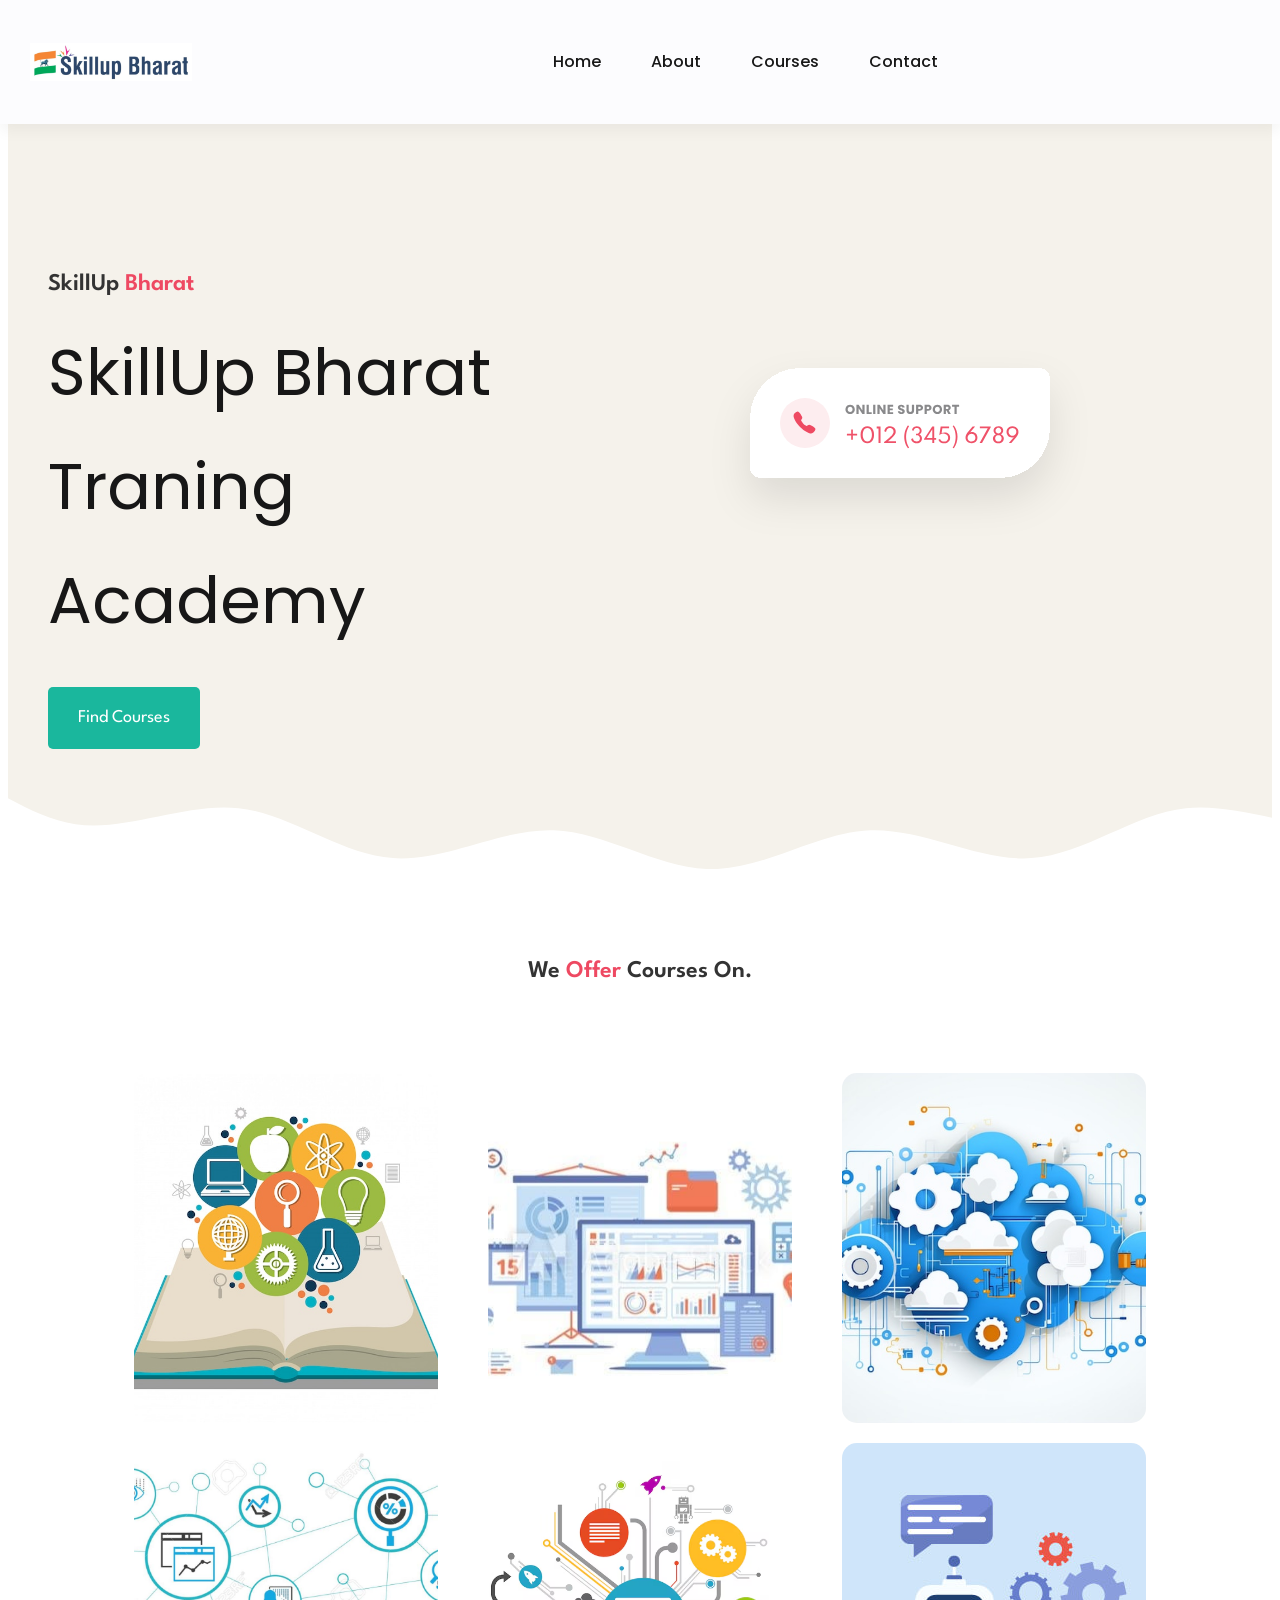
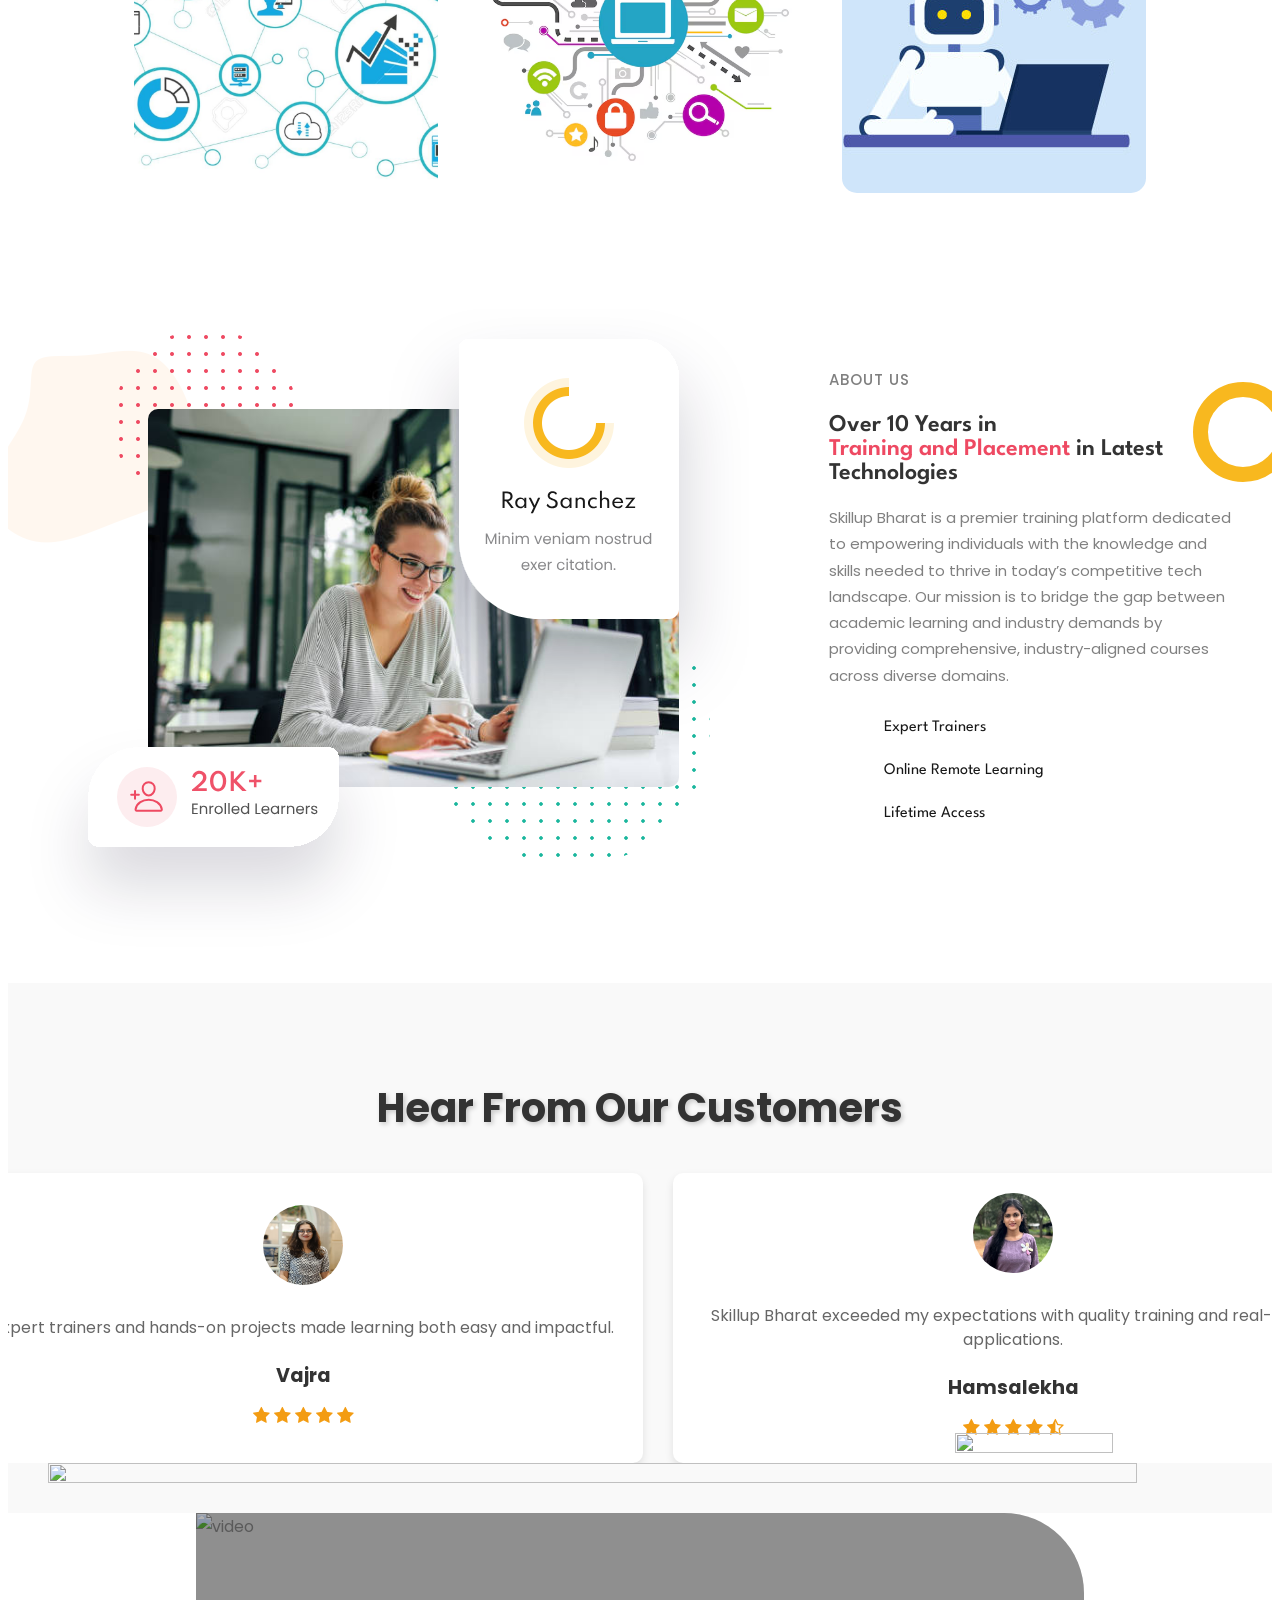
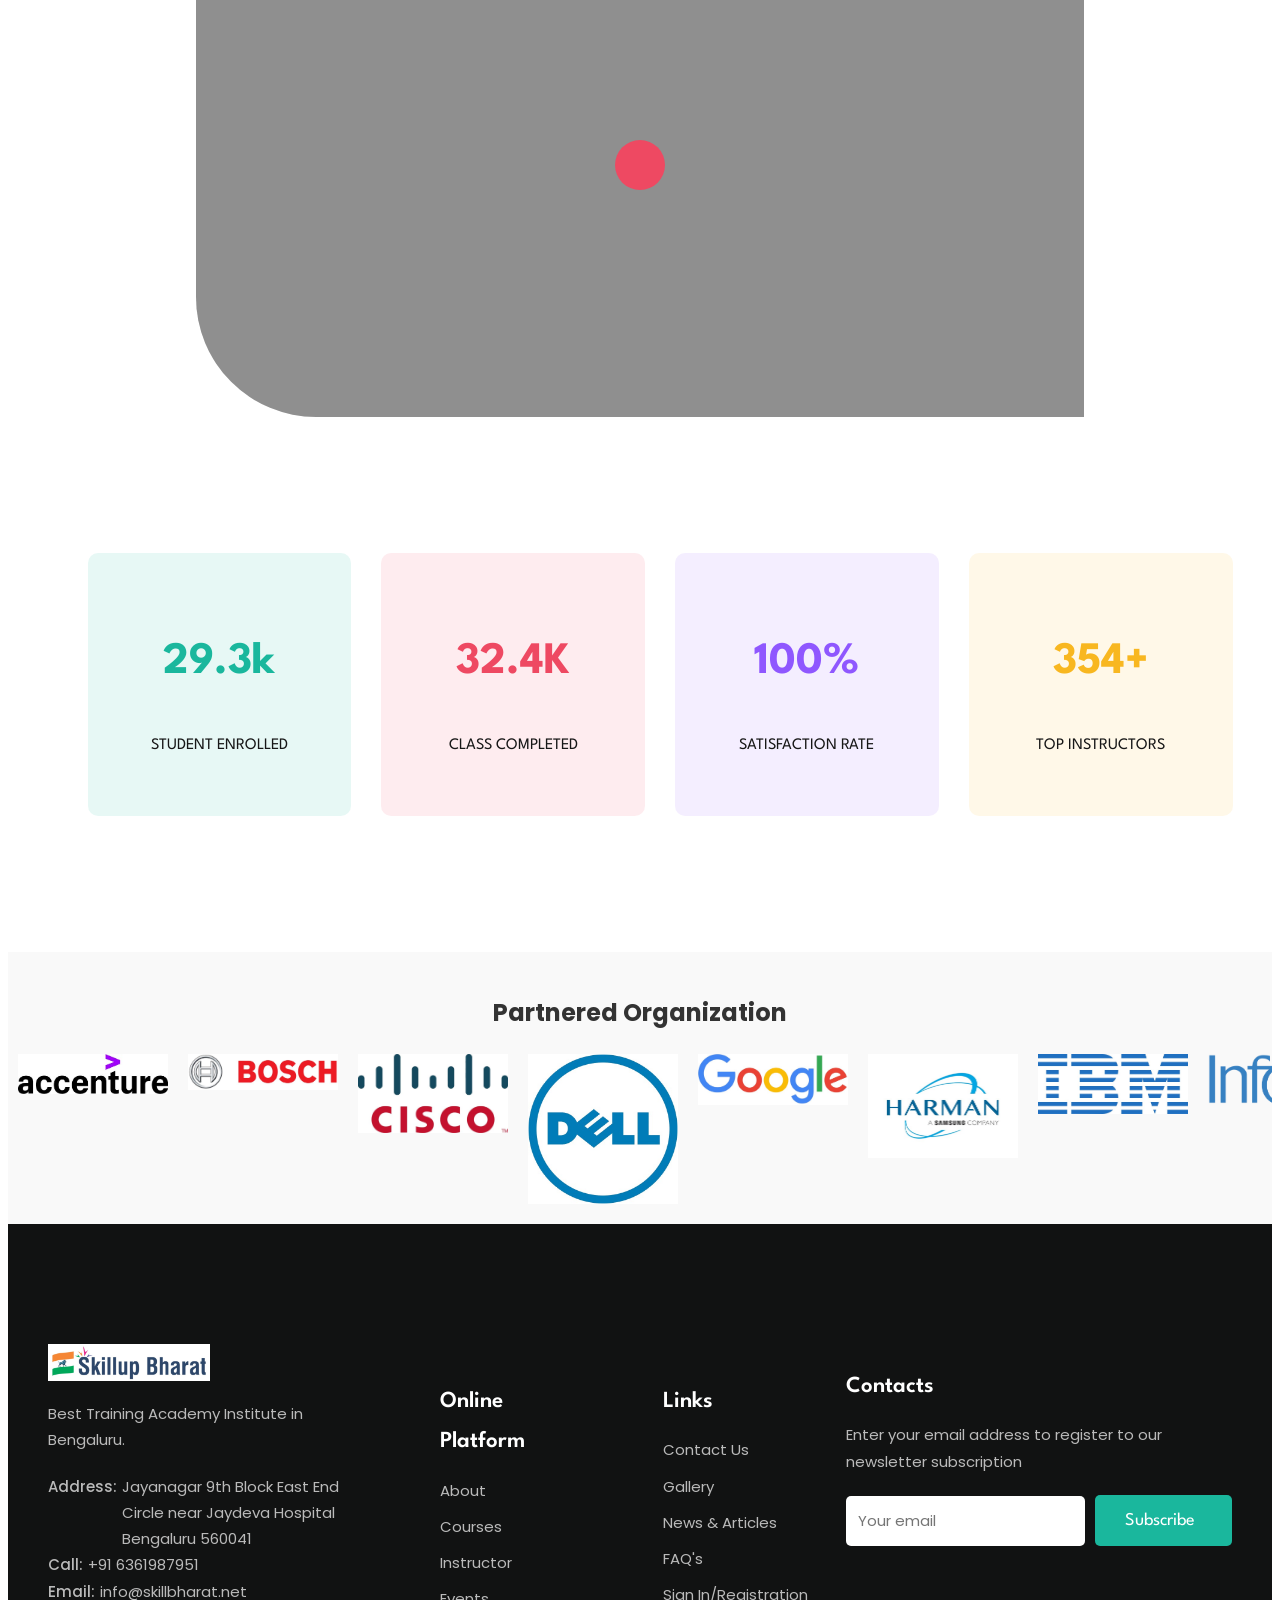
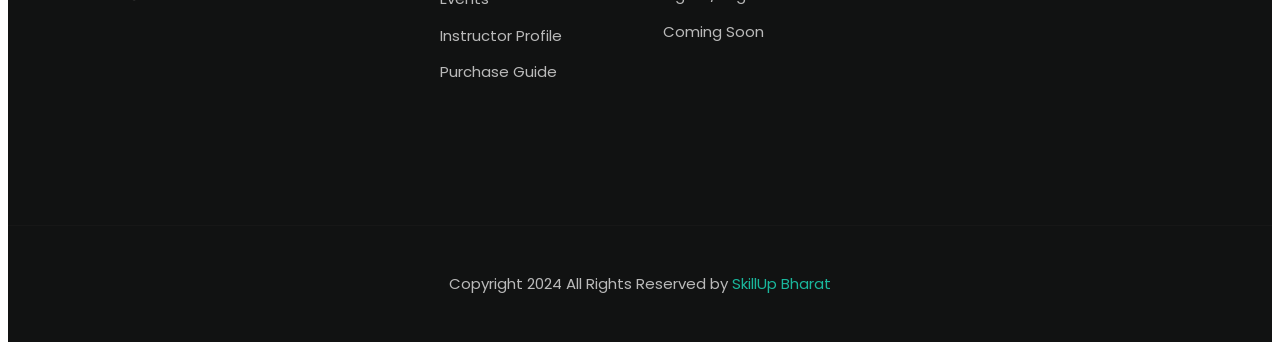
==== commit 8368bdf7: "modified" ====
--- a/index.html
+++ b/index.html
@@ -132,117 +132,73 @@
                             <img src="/skillupbharat/static/images/hero-banner-2.jpg" width="270" height="300" alt="hero banner" class="img-cover">
                         </div> -->
 
-                        <img src="/skillupbharat/static/images/hero-shape-1.svg" width="380" height="190" alt="" class="shape hero-shape-1">
-
-                        <img src="/skillupbharat/static/images/hero-shape-2.png" width="622" height="551" alt="" class="shape hero-shape-1">
+                        <img src="/static/images/hero-shape-1.svg" width="380" height="190" alt="" class="shape hero-shape-1">
+
+                        <img src="/static/images/hero-shape-2.png" width="622" height="551" alt="" class="shape hero-shape-1">
                     </figure>
                 </div>
             </section>
 
            <!-- Category -->
-           <section class="section category" aria-label="category">
-            <div class="container">
-    
-              <p class="section-subtitle">Categories</p>
-    
+           <section id ="feature">
+            <div class="welcome">
               <h2 class="h2 section-title">
                 We <span class="span">Offer</span> Courses On.
               </h2>
-    
-              <p class="section-text">
-                Consectetur adipiscing elit sed do eiusmod tempor.
-              </p>
-    
-              <ul class="grid-list">
-    
-                <li>
-                  <div class="category-card" style="--color: 170, 75%, 41%">
-    
-                    <div class="card-icon">
-                      <img src="/skillupbharat/static/images/category-1.svg" width="40" height="40" loading="lazy"
-                        alt="Java Full Stack" class="img">
-                    </div>
-    
-                    <h3 class="h3">
-                      <a href="#" class="card-title">Java Full Stack</a>
-                    </h3>
-    
-                    <p class="card-text">
-                      Lorem ipsum dolor consec tur elit adicing sed umod tempor.
-                    </p>
-    
-                    <span class="card-badge">7 Courses</span>
-    
-                  </div>
-                </li>
-    
-                <li>
-                  <div class="category-card" style="--color: 351, 83%, 61%">
-    
-                    <div class="card-icon">
-                      <img src="/skillupbharat/static/images/category-2.svg" width="40" height="40" loading="lazy"
-                        alt="Python Full Stack" class="img">
-                    </div>
-    
-                    <h3 class="h3">
-                      <a href="#" class="card-title">Python Full Stack</a>
-                    </h3>
-    
-                    <p class="card-text">
-                      Lorem ipsum dolor consec tur elit adicing sed umod tempor.
-                    </p>
-    
-                    <span class="card-badge">4 Courses</span>
-    
-                  </div>
-                </li>
-    
-                <li>
-                  <div class="category-card" style="--color: 229, 75%, 58%">
-    
-                    <div class="card-icon">
-                      <img src="/skillupbharat/static/images/category-3.svg" width="40" height="40" loading="lazy"
-                        alt="Machine Learning and Artificial Intelligence" class="img">
-                    </div>
-    
-                    <h3 class="h3">
-                      <a href="#" class="card-title">Machine Learning and Artificial Intelligence</a>
-                    </h3>
-    
-                    <p class="card-text">
-                      Lorem ipsum dolor consec tur elit adicing sed umod tempor.
-                    </p>
-    
-                    <span class="card-badge">8 Courses</span>
-    
-                  </div>
-                </li>
-    
-                <li>
-                  <div class="category-card" style="--color: 42, 94%, 55%">
-    
-                    <div class="card-icon">
-                      <img src="/skillupbharat/static/images/category-4.svg" width="40" height="40" loading="lazy"
-                        alt="Hybrid Distance Programs" class="img">
-                    </div>
-    
-                    <h3 class="h3">
-                      <a href="#" class="card-title">Data Science and Data Analytics</a>
-                    </h3>
-    
-                    <p class="card-text">
-                      Lorem ipsum dolor consec tur elit adicing sed umod tempor.
-                    </p>
-    
-                    <span class="card-badge">8 Courses</span>
-    
-                  </div>
-                </li>
-    
-              </ul>
-    
+
             </div>
-          </section>
+            <div class="service-box">
+                <div class="single-service">
+                    <img src="/static/images/java.jpg">
+                    <div class="overlay"></div>
+                    <div class="service-desc">
+                        <h3>Java Fullstack Development</h3>
+                        <hr>
+                    </div>
+                </div>
+                <div class="single-service">
+                    <img src="/static/images/python.jpg">
+                    <div class="overlay"></div>
+                    <div class="service-desc">
+                        <h3>Python Fullstack Development</h3>
+                        <hr>
+                </div>
+    
+                </div>
+                <div class="single-service">
+                    <img src="/static/images/cloud.jpg">
+                    <div class="overlay"></div>
+                    <div class="service-desc">
+                        <h3>Cloud Computing</h3>
+                        <hr>
+                </div>
+                </div>
+                <div class="single-service">
+                    <img src="/static/images/data.jpg">
+                    <div class="overlay"></div>
+                    <div class="service-desc">
+                        <h3>Data Science</h3>
+                        <hr>
+                </div>
+                </div>
+                <div class="single-service">
+                    <img src="/static/images/a.jpg">
+                    <div class="overlay"></div>
+                    <div class="service-desc">
+                        <h3>Devops</h3>
+                        <hr>
+                </div>
+                </div>
+                <div class="single-service">
+                    <img src="/static/images/automation.jpg">
+                    <div class="overlay"></div>
+                    <div class="service-desc">
+                        <h3>Automation Testing</h3>
+                        <hr>
+                    </div>
+                </div>
+                </div>
+        </section>
 
           <!-- About us -->
           <section class="section about" id="about" aria-label="about">
@@ -251,17 +207,17 @@
               <figure class="about-banner">
     
                 <div class="img-holder" style="--width: 520; --height: 370;">
-                  <img src="/skillupbharat/static/images/about-banner.jpg" width="520" height="370" loading="lazy" alt="about banner"
+                  <img src="/static/images/about1.jpg" width="520" height="370" loading="lazy" alt="about banner"
                     class="img-cover">
                 </div>
     
-                <img src="/skillupbharat/static/images/about-shape-1.svg" width="360" height="420" loading="lazy" alt=""
+                <img src="/static/images/about-shape1.svg" width="360" height="420" loading="lazy" alt=""
                   class="shape about-shape-1">
     
-                <img src="/skillupbharat/static/images/about-shape-2.svg" width="371" height="220" loading="lazy" alt=""
+                <img src="/static/images/about-shape-2.svg" width="371" height="220" loading="lazy" alt=""
                   class="shape about-shape-2">
     
-                <img src="/skillupbharat/static/images/about-shape-3.png" width="722" height="528" loading="lazy" alt=""
+                <img src="/static/images/about-shape-3.png" width="722" height="528" loading="lazy" alt=""
                   class="shape about-shape-3">
     
               </figure>
@@ -275,9 +231,7 @@
                 </h2>
     
                 <p class="section-text">
-                  Lorem ipsum dolor sit amet consectur adipiscing elit sed eiusmod ex tempor incididunt labore dolore magna
-                  aliquaenim ad
-                  minim.
+                  Skillup Bharat is a premier training platform dedicated to empowering individuals with the knowledge and skills needed to thrive in today’s competitive tech landscape. Our mission is to bridge the gap between academic learning and industry demands by providing comprehensive, industry-aligned courses across diverse domains.
                 </p>
     
                 <ul class="about-list">
@@ -302,7 +256,7 @@
     
                 </ul>
     
-                <img src="./assets/images/about-shape-4.svg" width="100" height="100" loading="lazy" alt=""
+                <img src="/static/images/about-shape-4.svg" width="100" height="100" loading="lazy" alt=""
                   class="shape about-shape-4">
     
               </div>
@@ -601,7 +555,7 @@
         <div class="video-card">
 
           <div class="video-banner img-holder has-after" style="--width: ; --height: ;">
-            <img src="/skillupbharat/static/images/video.mp4" width="970" height="550" loading="lazy" alt="video"
+            <img src="/static/images/vedio.mp4" width="970" height="550" loading="lazy" alt="video"
               class="img-cover">
 
             <button class="play-btn" aria-label="play video">
@@ -674,17 +628,78 @@
             <div class="slide-track">
                 <!-- Repeat logos multiple times to create a smooth loop -->
                 <div class="slide">
-                    <img src="/skillupbharat/static/images/google-logo.jpg" alt="Sumadhura Logo" />
+                    <img src="/static/images/accenture.jpg" alt="Accenture Logo" />
                 </div>
                 <div class="slide">
-                    <img src="/skillupbharat/static/images/delloite.png" alt="SBI Logo" />
+                    <img src="/static/images/Bosch.jpg" alt="Bosch Logo" />
                 </div>
                 <div class="slide">
-                    <img src="/skillupbharat/static/images/kpmg-logo.jpeg" alt="SAP Logo" />
+                    <img src="/static/images/Cisco.jpg" alt="Cisco Logo" />
                 </div>
                 <div class="slide">
-                    <img src="/skillupbharat/static/images/redhat.png" alt="Sagar Hospitals Logo" />
-                </div>
+                    <img src="/static/images/Dell.jpg" alt="Dell Logo" />
+                </div>
+                <div class="slide">
+                  <img src="/static/images/Google.jpg" alt="Google Logo" />
+              </div>
+              <div class="slide">
+                <img src="/static/images/Harman.jpg" alt="Harman Logo" />
+            </div>
+            <div class="slide">
+              <img src="/static/images/IBM.jpg" alt="IBM Logo" />
+          </div>
+          <div class="slide">
+            <img src="/static/images/Infosys.jpg.png" alt="Infosys Logo" />
+        </div>
+        <div class="slide">
+          <img src="/static/images/microsoft.jpg" alt="Microsoft Logo" />
+      </div>
+      <div class="slide">
+        <img src="/static/images/PhonePe.jpg" alt="PhonePe Logo" />
+    </div>
+    <div class="slide">
+      <img src="/static/images/10.jpg" alt="Tech_Mahindra Logo" />
+  </div>
+  <div class="slide">
+    <img src="/static/images/LG.jpg" alt="LG Logo" />
+</div>
+<!--Duplicate slide-->
+<div class="slide">
+  <img src="/static/images/accenture.jpg" alt="Accenture Logo" />
+</div>
+<div class="slide">
+  <img src="/static/images/Bosch.jpg" alt="Bosch Logo" />
+</div>
+<div class="slide">
+  <img src="/static/images/Cisco.jpg" alt="Cisco Logo" />
+</div>
+<div class="slide">
+  <img src="/static/images/Dell.jpg" alt="Dell Logo" />
+</div>
+<div class="slide">
+<img src="/static/images/Google.jpg" alt="Google Logo" />
+</div>
+<div class="slide">
+<img src="/static/images/Harman.jpg" alt="Harman Logo" />
+</div>
+<div class="slide">
+<img src="/static/images/IBM.jpg" alt="IBM Logo" />
+</div>
+<div class="slide">
+<img src="/static/images/Infosys.jpg.png" alt="Infosys Logo" />
+</div>
+<div class="slide">
+<img src="/static/images/microsoft.jpg" alt="Microsoft Logo" />
+</div>
+<div class="slide">
+<img src="/static/images/PhonePe.jpg" alt="PhonePe Logo" />
+</div>
+<div class="slide">
+<img src="/static/images/10.jpg" alt="Tech_Mahindra Logo" />
+</div>
+<div class="slide">
+<img src="/static/images/LG.jpg" alt="LG Logo" />
+</div>
               </div>
               </div>
               
--- a/static/css/style.css
+++ b/static/css/style.css
@@ -445,44 +445,107 @@
   #CATEGORY
 \*-----------------------------------*/
 
-.category .section-subtitle { color: var(--radical-red); }
-
-.category .section-title { --color: var(--kappel); }
-
-.category .section-text { margin-block-end: 40px; }
-
-.category-card {
-  padding: 50px 30px;
+#feature{
+  width: 100%;
+  padding: 70px 0;
+}
+.welcome{
   text-align: center;
-  border-radius: var(--radius-5);
-}
-
-.category-card .card-icon {
-  background-color: hsla(var(--color), 0.1);
-  width: 80px;
-  height: 80px;
-  display: grid;
-  place-items: center;
-  border-radius: var(--radius-circle);
-  margin-inline: auto;
-  margin-block-end: 30px;
-}
-
-.category-card .card-text {
-  color: var(--eerie-black-1);
-  font-size: var(--fs-5);
-  margin-block: 15px 25px;
-}
-
-.category-card .card-badge {
-  background-color: hsla(var(--color), 0.1);
-  color: hsl(var(--color));
-  font-size: var(--fs-5);
-  font-weight: var(--fw-500);
-  padding: 2px 18px;
-  max-width: max-content;
-  margin-inline: auto;
-  border-radius: var(--radius-5);
+  padding-bottom: 70px;
+
+}
+.welcome p{
+  margin: auto;
+  font-size: 90px;
+  color: #0b54f1cf;
+  font-weight: bold;
+  position: relative;
+  z-index: 1;
+  display: inline-block;
+}
+.welcome p::after{
+  content: '';
+  width: 50px;
+  height: 35px;
+  background: linear-gradient(#112c66,#fff);
+  position: absolute;
+  top: -20px;
+  left: 0;
+  z-index: -1;
+  transform: rotate(10deg);
+  border-top-left-radius: 35px;
+  border-bottom-right-radius: 35px;
+}
+.welcome h1{
+  font-size: 70px;
+}
+.service-box{
+  width: 80%;
+  display: flex;
+  flex-wrap: wrap;
+  justify-content: space-between;
+  margin: auto;
+}
+.single-service{
+  flex-basis: 30%;
+  text-align: center;
+  border-radius: 7px;
+  margin-bottom: 20px;
+  color: #100101;
+  position: relative;
+  box-sizing: border-box;
+}
+.single-service img{
+  width: 100%;
+  height: 350px; /* Set a fixed height */
+  object-fit: cover; /* Ensures the image maintains its aspect ratio and fills the area */
+  border-radius: 15px;
+}
+.overlay{
+  width: 100%;
+  height: 100%;
+  position: absolute;
+  top: 0;
+  border-radius: 7px;
+  cursor: pointer;
+  background: linear-gradient(rgba(0,0,0,0.5),#112c66);
+  opacity: 0;
+  transition: 1s;
+}
+.single-service:hover .overlay{
+  opacity: 1;
+}
+.service-desc{
+  width: 80%;
+  position: absolute;
+  bottom: 0;
+  left: 50%;
+  opacity: 0;
+  transform: translateX(-50%);
+  transition: 1s;
+}
+hr{
+  background: #fff;
+  height: 2px;
+  border: 0;
+  margin: 15px auto;
+  width: 60%;
+}
+.single-service:hover .service-desc{
+  bottom: 40%;
+  opacity: 1;
+}
+@media screen and (max-width: 770px){
+  .single-service{
+      flex-basis: 100%;
+      margin-bottom: 30px;
+  }
+  .hr{
+      margin: 5px auto;
+  }
+  .single-service:hover .service-desc{
+      bottom: 25% !important;
+  }
 }
 
 
@@ -499,7 +562,7 @@
 
 .about .container {
   display: grid;
-  gap: 30px;
+  gap: 50px;
 }
 
 .about-banner {
@@ -541,7 +604,7 @@
 
 .about-item ion-icon {
   color: var(--selective-yellow);
-  font-size: 20px;
+  font-size: 0px;
   --ionicon-stroke-width: 50px;
 }
 
@@ -742,52 +805,74 @@
 
 /* Partner */
 
+/* General styling */
 .partner-logos {
+  background: #f9f9f9;
+  padding: 20px 0;
+  overflow: hidden; /* Ensures no overflow outside the container */
+}
+
+.section-title {
   text-align: center;
-  margin: 50px 0;
-}
-
-.section-title {
   font-size: 24px;
   margin-bottom: 20px;
   color: #333;
 }
 
-/* Slider container */
 .slider {
-  overflow: hidden;
-  margin: 0 auto;
+  display: flex;
+  align-items: center;
+  position: relative;
+  width: 100%;
+  overflow: hidden; /* Prevents logos from being visible outside the slider */
   white-space: nowrap;
 }
 
-/* Track of the slider */
 .slide-track {
   display: flex;
-  width: calc(250px * 14); /* Adjust according to how many logos you have (250px width) */
-  animation: scroll 30s linear infinite;
-}
-
-/* Individual slides */
+  animation: scroll 20s linear infinite; /* Animates the sliding effect */
+}
+
 .slide {
-  width: 250px; /* Set the width for each logo */
-  padding: 10px;
+  flex-shrink: 0; /* Prevent shrinking */
+  width: 150px; /* Adjust size as per your requirement */
+  margin: 0 10px; /* Space between logos */
+  transition: transform 0.3s ease-in-out;
 }
 
 .slide img {
   width: 100%;
   height: auto;
-  object-fit: contain;
-}
-
-/* Scroll animation */
+  display: block;
+}
+
+/* Keyframes for smooth scrolling */
+@keyframes scroll {
+  0% {
+    transform: translateX(0); /* Start position */
+  }
+  100% {
+    transform: translateX(-100%); /* End position, moves left */
+  }
+}
+
+/* Duplicate content to create a seamless loop */
+.slide-track::after {
+  content: '';
+  display: inline-block;
+  width: 100%;
+}
+
+
 @keyframes scroll {
   0% {
       transform: translateX(0);
   }
   100% {
-      transform: translateX(-100%);
-  }
-}
+      transform: translateX(calc(-250px * 12)); /* Total width of one loop */
+  }
+}
+
 
 /* Mobile responsiveness */
 @media only screen and (max-width: 768px) {
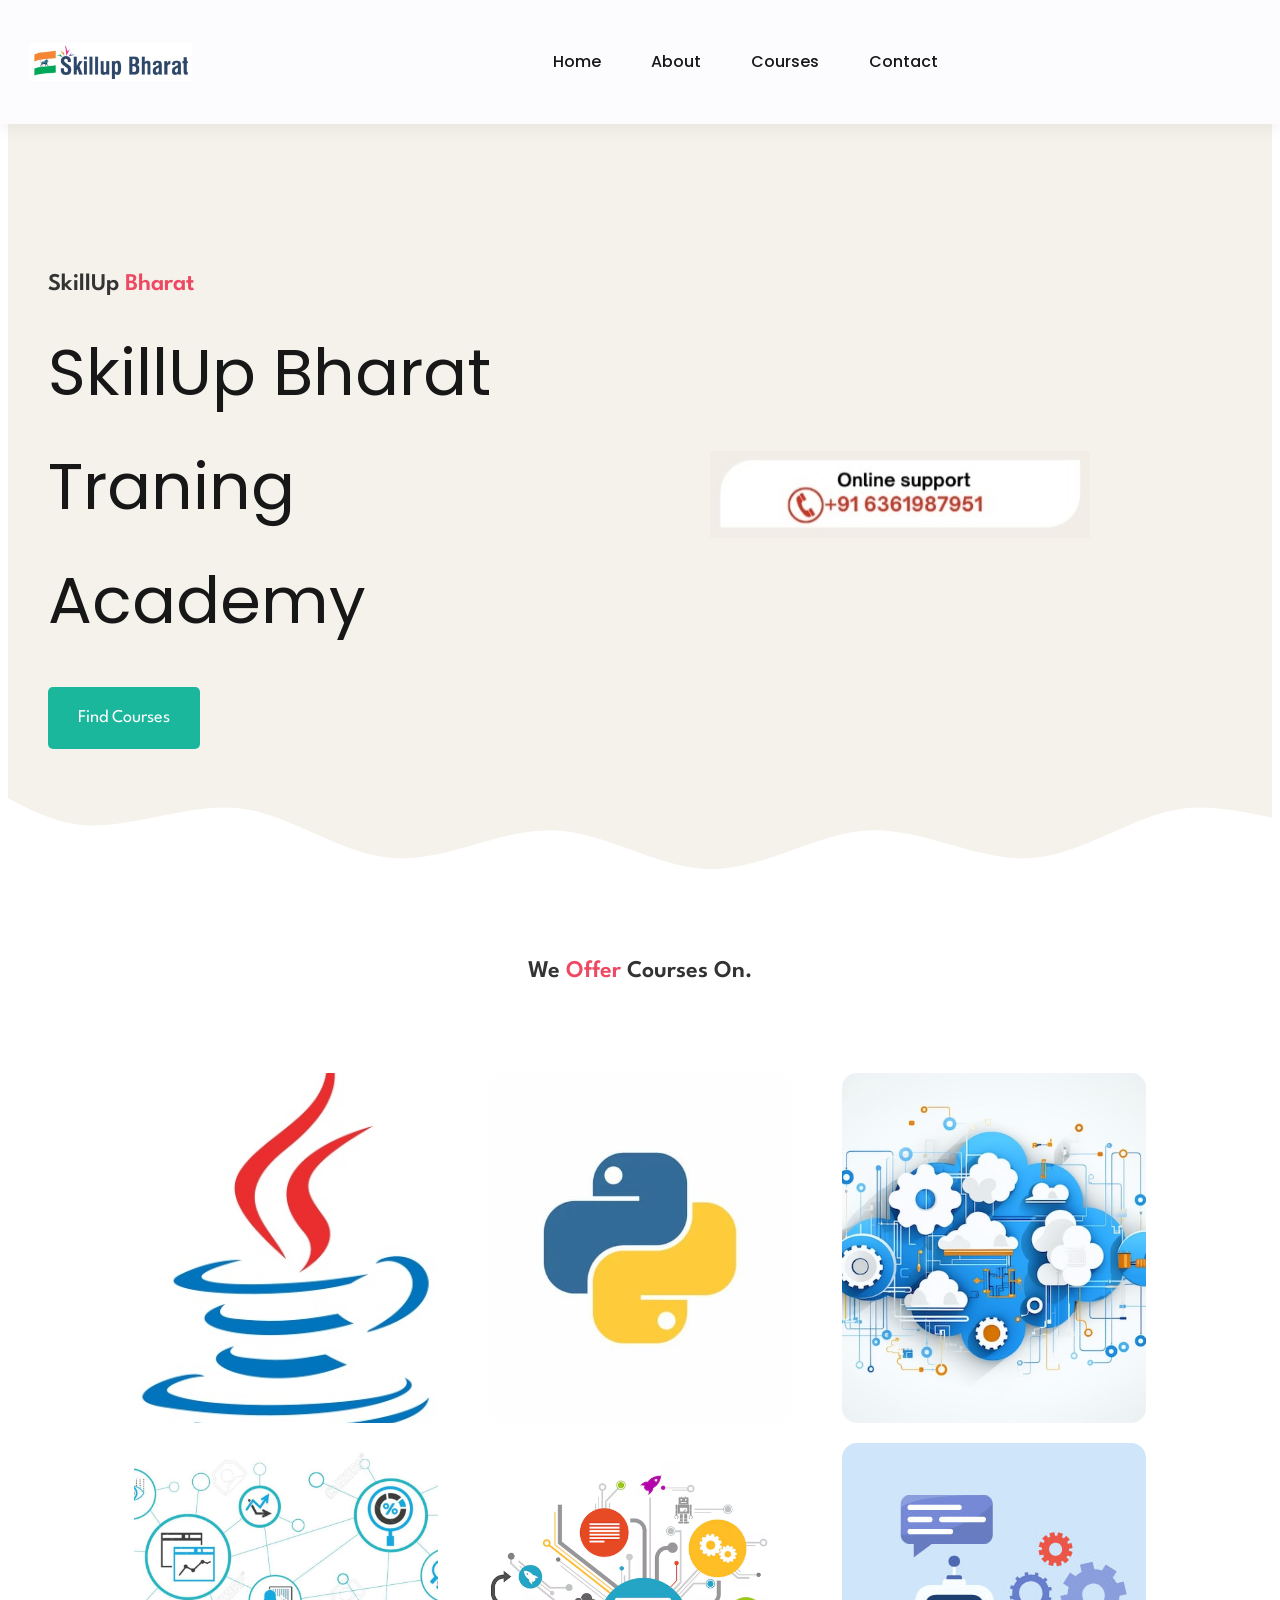
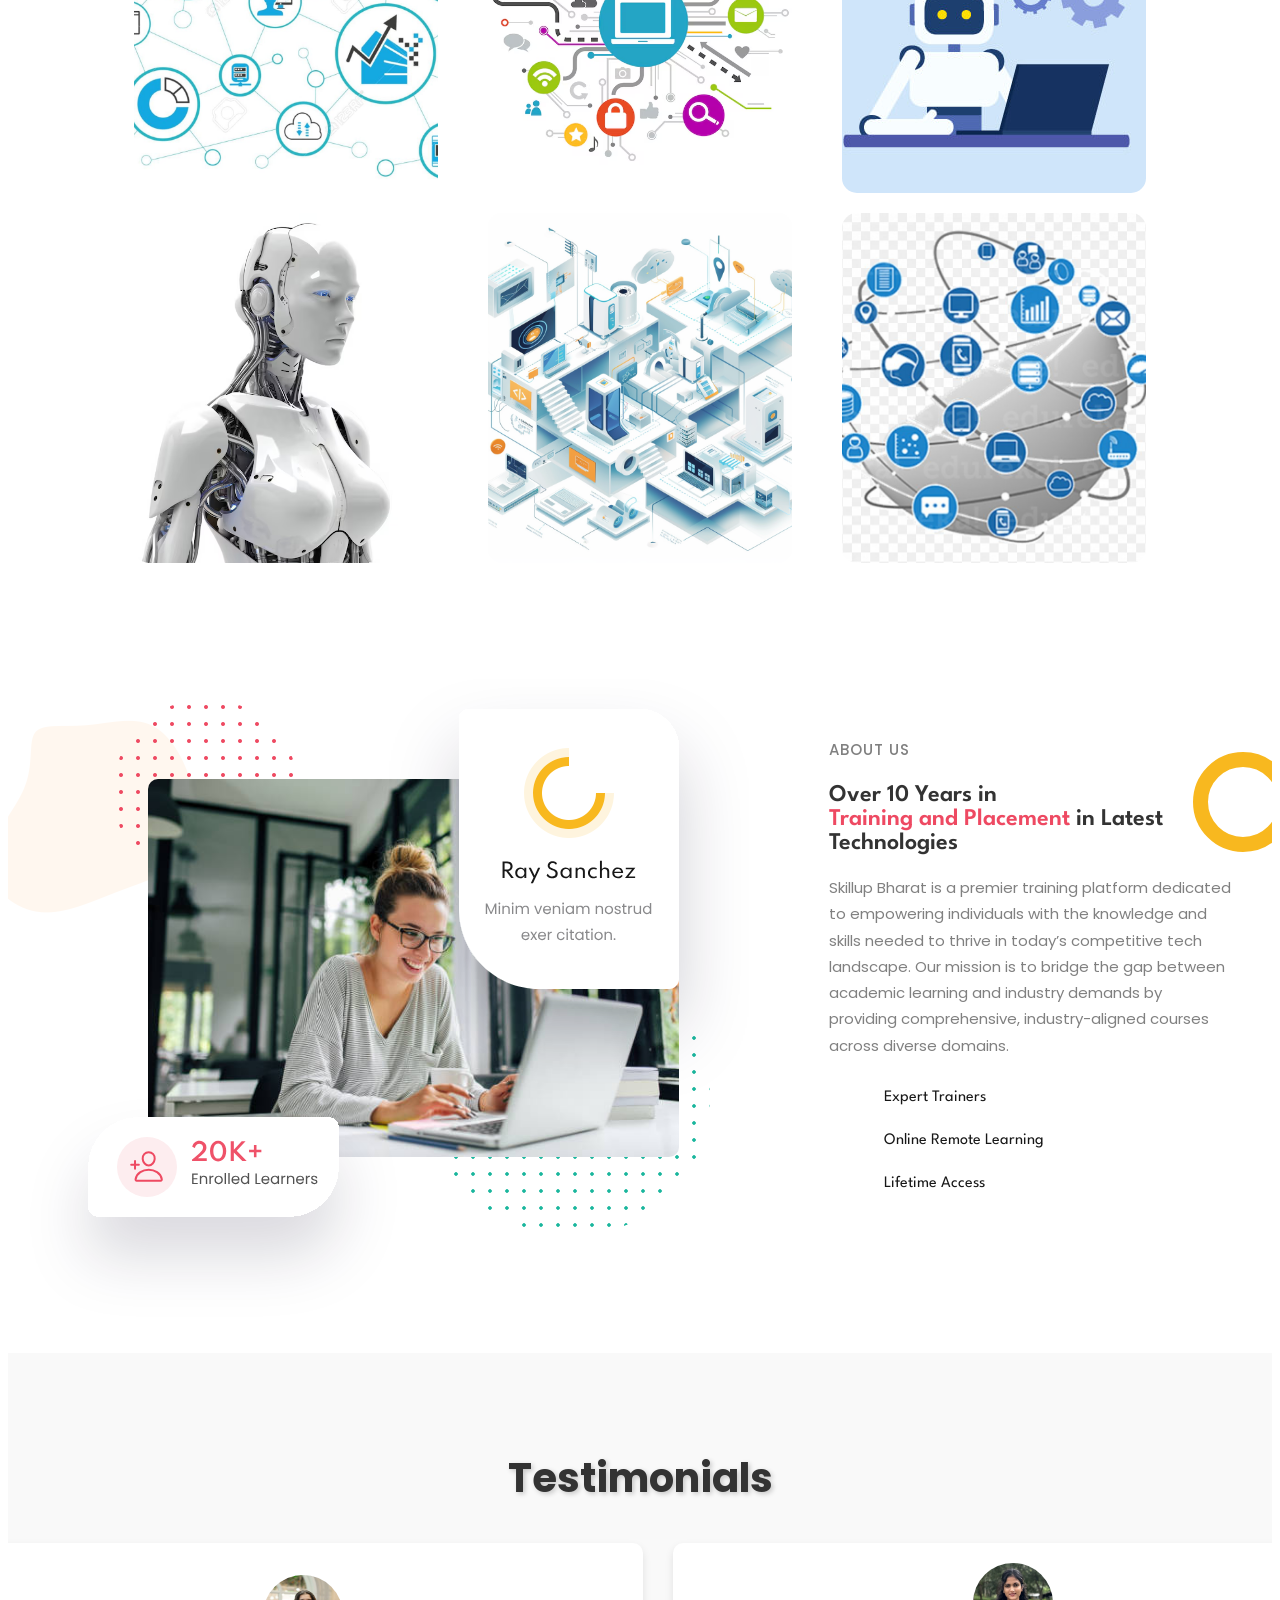
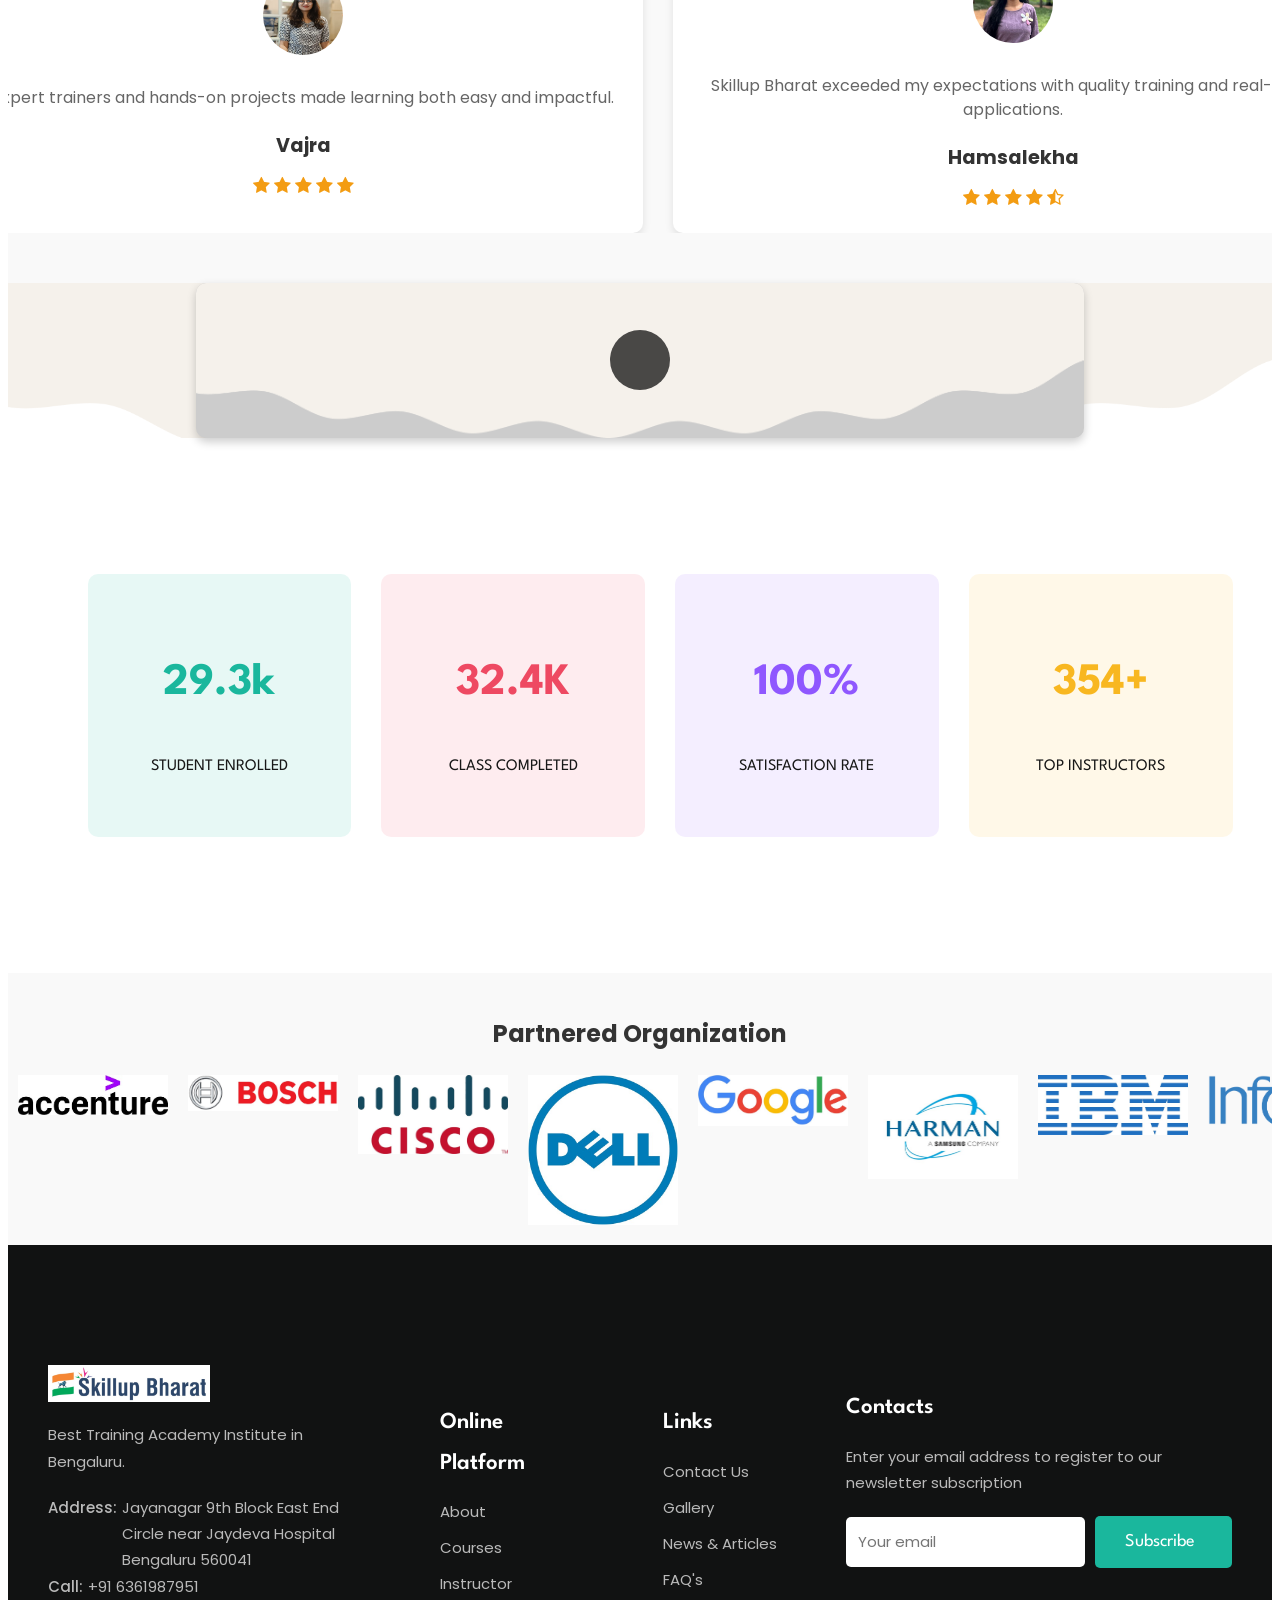
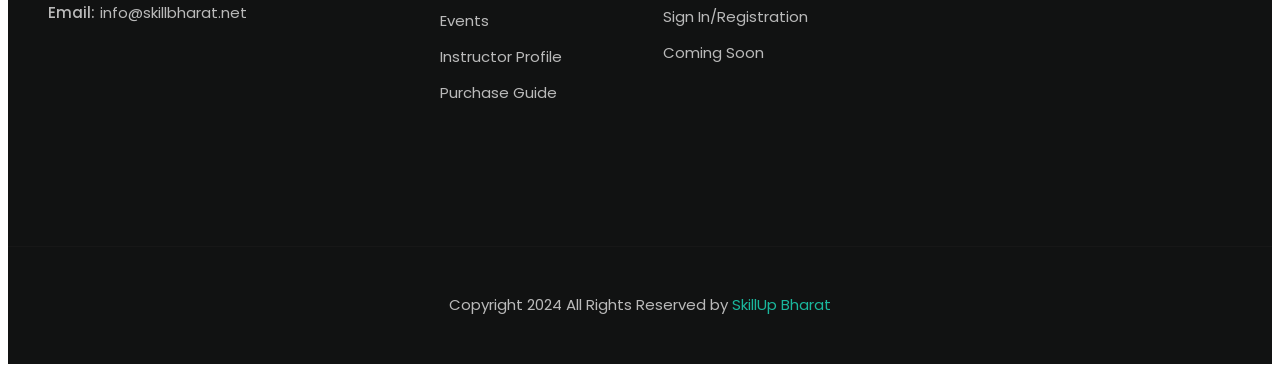
==== commit c968fefc: "modified" ====
--- a/index.html
+++ b/index.html
@@ -132,7 +132,7 @@
                             <img src="/skillupbharat/static/images/hero-banner-2.jpg" width="270" height="300" alt="hero banner" class="img-cover">
                         </div> -->
 
-                        <img src="/static/images/hero-shape-1.svg" width="380" height="190" alt="" class="shape hero-shape-1">
+                        <img src="/static/images/141.jpg" width="380" height="190" alt="" class="shape hero-shape-1">
 
                         <img src="/static/images/hero-shape-2.png" width="622" height="551" alt="" class="shape hero-shape-1">
                     </figure>
@@ -153,6 +153,7 @@
                     <div class="overlay"></div>
                     <div class="service-desc">
                         <h3>Java Fullstack Development</h3>
+                        <a href = "/static/scripts/Java-Fullstack.html">Java Fullstack Development</a>
                         <hr>
                     </div>
                 </div>
@@ -161,6 +162,7 @@
                     <div class="overlay"></div>
                     <div class="service-desc">
                         <h3>Python Fullstack Development</h3>
+                        <a href = "/static/scripts/Python-Fullstack.html">Python Fullstack Development</a>
                         <hr>
                 </div>
     
@@ -170,6 +172,7 @@
                     <div class="overlay"></div>
                     <div class="service-desc">
                         <h3>Cloud Computing</h3>
+                        <a href = "/static/scripts/Cloud-Computing.html">Cloud Computing</a>
                         <hr>
                 </div>
                 </div>
@@ -178,6 +181,7 @@
                     <div class="overlay"></div>
                     <div class="service-desc">
                         <h3>Data Science</h3>
+                        <a href = "/static/scripts/Data-Science.html">Data Science</a>
                         <hr>
                 </div>
                 </div>
@@ -186,6 +190,7 @@
                     <div class="overlay"></div>
                     <div class="service-desc">
                         <h3>Devops</h3>
+                        <a href = "/static/scripts/Devops.html">Devops</a>
                         <hr>
                 </div>
                 </div>
@@ -194,9 +199,37 @@
                     <div class="overlay"></div>
                     <div class="service-desc">
                         <h3>Automation Testing</h3>
+                        <a href = "/static/scripts/Automation-Testing.html">Automation Testing</a>
                         <hr>
                     </div>
                 </div>
+                <div class="single-service">
+                  <img src="/static/images/generative ai.jpg">
+                  <div class="overlay"></div>
+                  <div class="service-desc">
+                      <h3>Generative AI</h3>
+                      <a href = "/static/scripts/Generative-AI.html">Generative AI</a>
+                      <hr>
+                  </div>
+              </div>
+              <div class="single-service">
+                <img src="/static/images/iot.jpg">
+                <div class="overlay"></div>
+                <div class="service-desc">
+                    <h3>VSLI & IOT</h3>
+                    <a href = "/static/scripts/VSLI&IOT.html">VLSI & IOT</a>
+                    <hr>
+                </div>
+            </div>
+            <div class="single-service">
+              <img src="/static/images/bigdata.jpg">
+              <div class="overlay"></div>
+              <div class="service-desc">
+                  <h3>Big Data Analytics</h3>
+                  <a href = "/static/scripts/Bigdata.html">Big Data Analytics</a>
+                  <hr>
+              </div>
+          </div>
                 </div>
         </section>
 
@@ -268,7 +301,7 @@
           <!-- Testimonies -->
           <section class="testimonials">
             <div class="testimonial-container">
-                <h1>Hear From Our Customers</h1>
+                <h1>Testimonials</h1>
                 <div class="testimonial-slider">
                 <div class="testimonial-col">
                     <img src="/static/images/user1.jpg">
@@ -540,6 +573,7 @@
                 </div>
             </div>
         </section>
+        
 
            <!-- Testimonials Ends here -->
 
@@ -548,28 +582,31 @@
         - #VIDEO
       -->
 
-      <section class="video has-bg-image" aria-label="video"
-      style="background-image: url('/skillupbharat/static/images/video-bg.png')">
-      <div class="container">
+     
+        <section class="video has-bg-image" aria-label="video"
+        style="background-image: url('/static/images/video-bg.png')">
+        <div class="container">
+         
 
         <div class="video-card">
 
           <div class="video-banner img-holder has-after" style="--width: ; --height: ;">
-            <img src="/static/images/vedio.mp4" width="970" height="550" loading="lazy" alt="video"
-              class="img-cover">
-
-            <button class="play-btn" aria-label="play video">
-              <ion-icon name="play" aria-hidden="true"></ion-icon>
-            </button>
+            <a href="/static/videos/vedio.mp4" target="_blank">
+              <img src="/static/images/video-bg.png" width="970" height="550" loading="lazy" alt="video" class="img-cover">
+              <button class="play-btn" aria-label="play video">
+                <ion-icon name="play" aria-hidden="true"></ion-icon>
+              </button>
+            </a>
           </div>
-
-          <img src="/skillupbharat/static/images/video-shape-1.png" width="1089" height="605" loading="lazy" alt=""
-            class="shape video-shape-1">
-
-          <img src="/skillupbharat/static/images/video-shape-2.png" width="158" height="174" loading="lazy" alt=""
-            class="shape video-shape-2">
-
+      </div>
+    </section>
+         
+         
+  
         </div>
+      </section>
+       
+        
 
       </div>
     </section>
--- a/static/css/style.css
+++ b/static/css/style.css
@@ -742,41 +742,58 @@
   #VIDEO
 \*-----------------------------------*/
 
-.video {
-  background-size: contain;
-  background-position: center top;
-}
-
+/* Styling the video-banner container */
 .video-banner {
   position: relative;
-  border-top-right-radius: 80px;
-  border-bottom-left-radius: 120px;
-}
-
-.video .play-btn {
+  width: 100%;
+  max-width: 970px;
+  margin: 0 auto;
+  border-radius: 10px;
+  overflow: hidden;
+  box-shadow: 0 4px 10px rgba(0, 0, 0, 0.2);
+}
+
+/* Ensuring the image fills the container */
+.video-banner .img-cover {
+  display: block;
+  width: 100%;
+  height: auto;
+  transition: transform 0.3s ease;
+}
+
+/* Styling the play button */
+.video-banner .play-btn {
   position: absolute;
   top: 50%;
   left: 50%;
   transform: translate(-50%, -50%);
-  background-color: var(--radical-red);
-  font-size: 30px;
-  padding: 16px;
-  color: var(--white);
-  border-radius: var(--radius-circle);
-  box-shadow: 0 0 0 0 var(--white_50);
-  z-index: 1;
-  animation: pulse 3s ease infinite;
-}
-
-@keyframes pulse {
-  0% { box-shadow: 0 0 0 0 var(--white_50); }
-  100% { box-shadow: 0 0 0 20px transparent; }
-}
-
-.video-banner::after {
-  inset: 0;
-  background-color: var(--black_30);
-}
+  background-color: rgba(0, 0, 0, 0.7);
+  color: #fff;
+  border: none;
+  border-radius: 50%;
+  width: 60px;
+  height: 60px;
+  display: flex;
+  align-items: center;
+  justify-content: center;
+  cursor: pointer;
+  transition: background-color 0.3s ease;
+}
+
+.video-banner .play-btn:hover {
+  background-color: rgba(255, 0, 0, 0.8);
+}
+
+/* Styling the ion-icon inside the button */
+.video-banner .play-btn ion-icon {
+  font-size: 28px;
+}
+
+/* Hover effect on the image */
+.video-banner:hover .img-cover {
+  transform: scale(1.05);
+}
+
 
 
 /*-----------------------------------*\
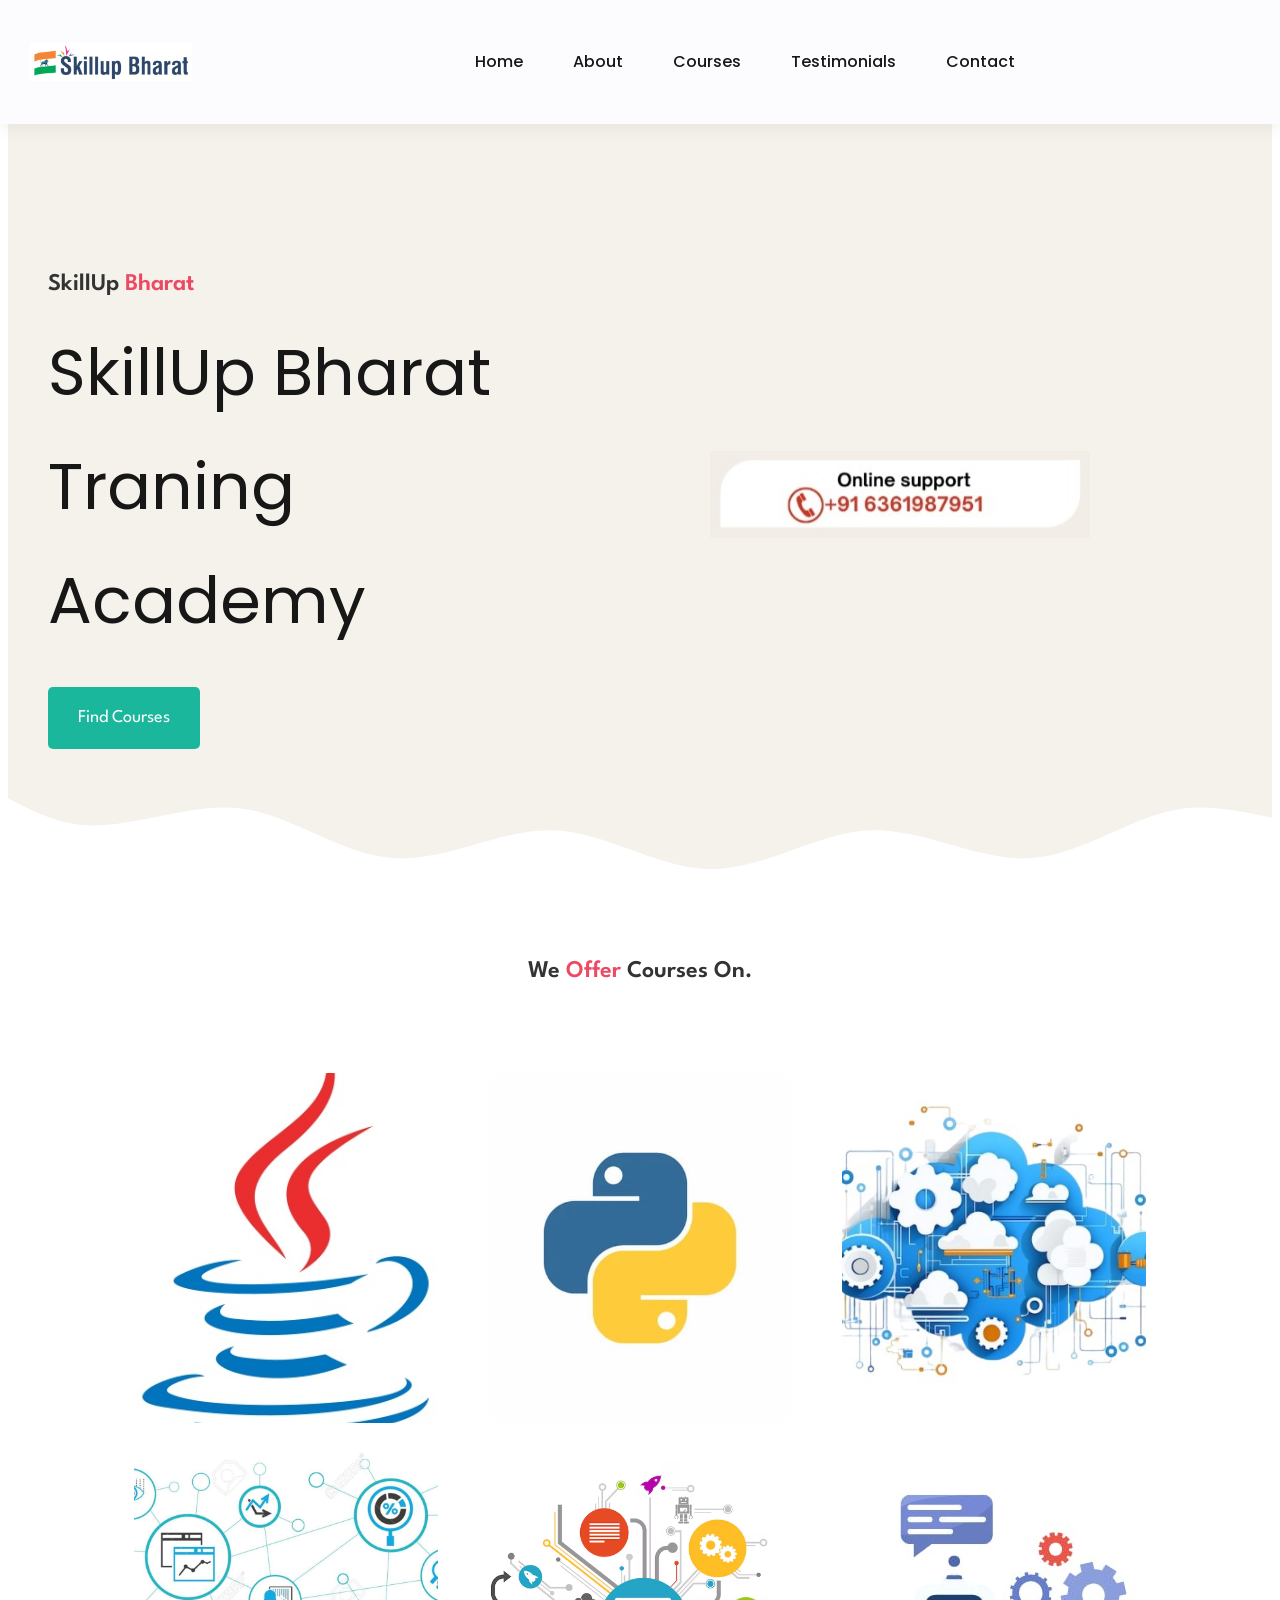
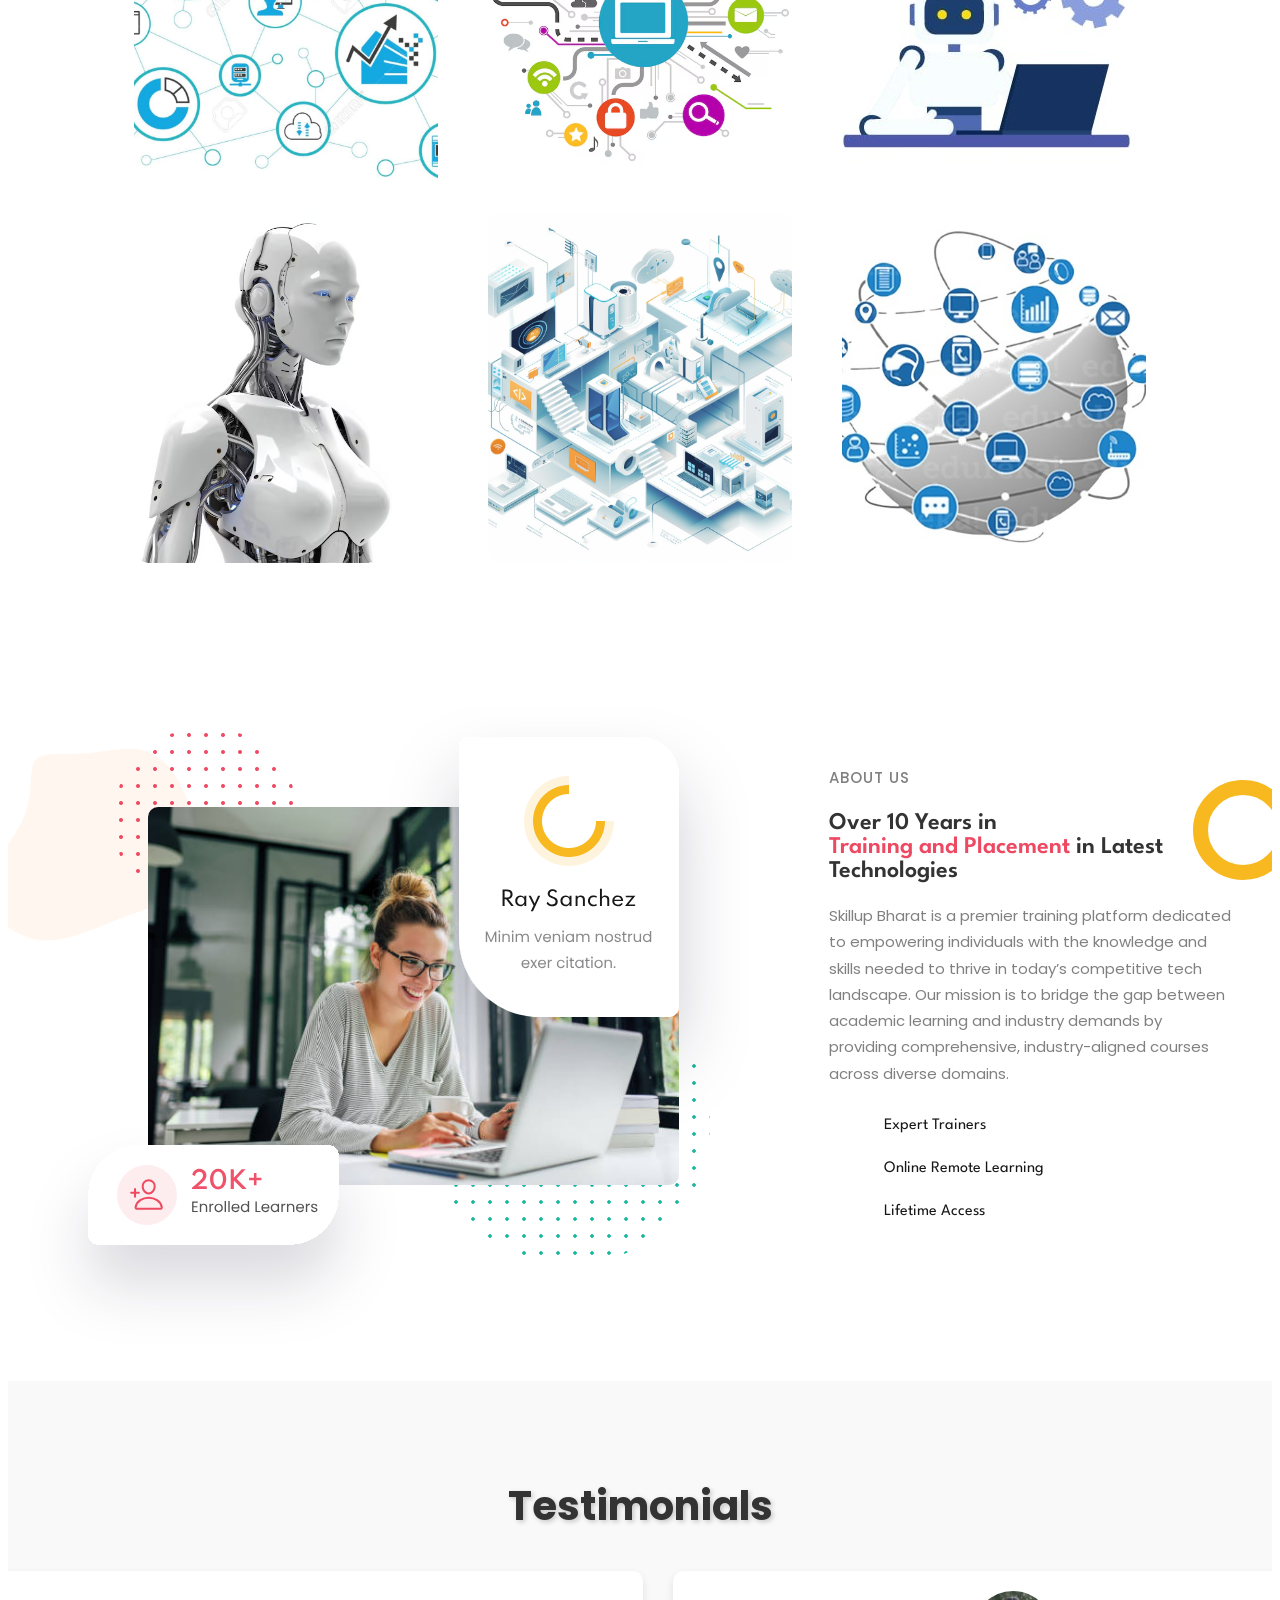
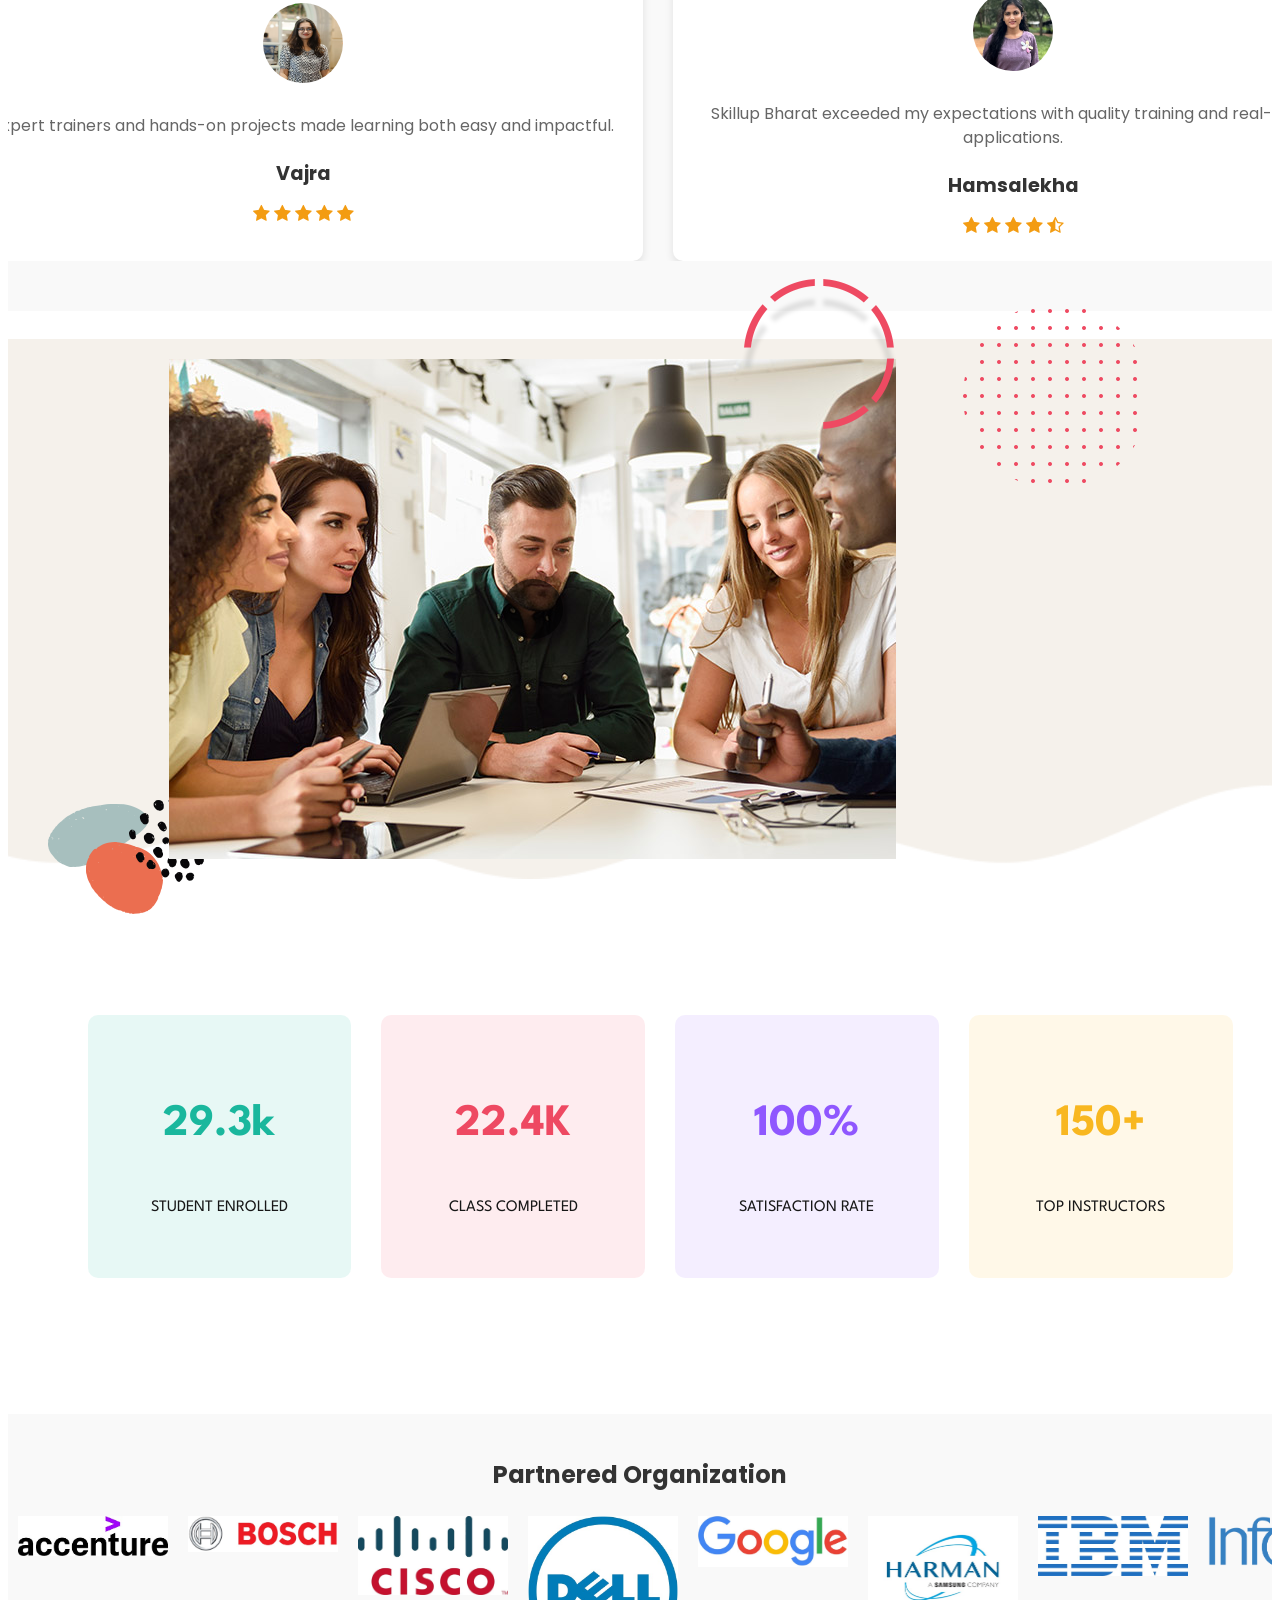
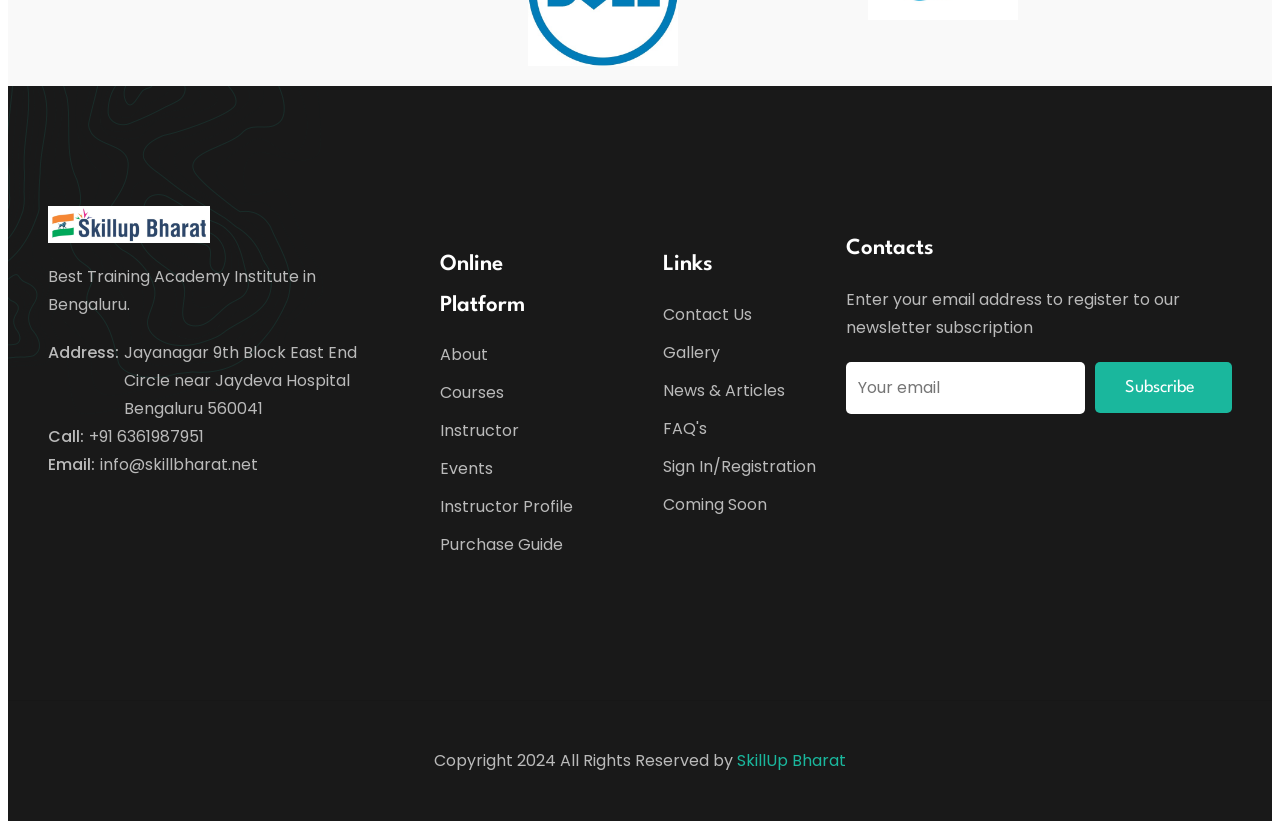
==== commit fc8c8790: "modified" ====
--- a/index.html
+++ b/index.html
@@ -27,81 +27,17 @@
     <link rel="preload" as="image" href="/skillupbharat/static/images/hero-shape-2.png">
     <link rel="stylesheet" href="https://stackpath.bootstrapcdn.com/font-awesome/4.7.0/css/font-awesome.min.css">
     
+    <script src="https://ajax.googleapis.com/ajax/libs/jquery/3.5.1/jquery.min.js"></script>
+    <link rel="stylesheet" href="/static/css/footer.css">
+    <link rel="stylesheet" href="/static/css/header.css">
+
+
+    
+    
 </head>
 <body>
-    <header class="header" data-header>
-        <div class="container">
-    
-          <a href="#" class="logo">
-            <img src="/static/images/Skillup logo.jpg" width="162" height="50" alt="SkillUp Bharat logo">
-          </a>
-    
-          <nav class="navbar" data-navbar>
-    
-            <div class="wrapper">
-              <a href="#" class="logo">
-                <img src="/static/images/Skillup logo.jpg" width="162" height="50" alt="SkillUp Bharat logo">
-              </a>
-    
-              <button class="nav-close-btn" aria-label="close menu" data-nav-toggler>
-                <ion-icon name="close-outline" aria-hidden="true"></ion-icon>
-              </button>
-            </div>
-    
-            <ul class="navbar-list">
-    
-              <li class="navbar-item">
-                <a href="#home"  class="navbar-link" data-nav-link>Home</a>
-              </li>
-    
-              <li class="navbar-item">
-                <a href="#about" class="navbar-link" data-nav-link>About</a>
-              </li>
-    
-              <li class="navbar-item">
-                <a href="#courses" class="navbar-link" data-nav-link>Courses</a>
-              </li>
-    
-              <!-- <li class="navbar-item">
-                <a href="#blog" class="navbar-link" data-nav-link>Blog</a>
-              </li> -->
-    
-              <li class="navbar-item">
-                <a href="#contact" class="navbar-link" data-nav-link>Contact</a>
-              </li>
-    
-            </ul>
-    
-          </nav>
-    
-          <div class="header-actions">
-    
-            <button class="header-action-btn" aria-label="toggle search" title="Search">
-              <ion-icon name="search-outline" aria-hidden="true"></ion-icon>
-            </button>
-    
-            <!-- <button class="header-action-btn" aria-label="cart" title="Cart">
-              <ion-icon name="cart-outline" aria-hidden="true"></ion-icon>
-    
-              <span class="btn-badge">0</span>
-            </button> -->
-    
-            <!-- <a href="#" class="btn has-before">
-              <span class="span">Try for free</span>
-    
-              <ion-icon name="arrow-forward-outline" aria-hidden="true"></ion-icon>
-            </a> -->
-    
-            <button class="header-action-btn" aria-label="open menu" data-nav-toggler>
-              <ion-icon name="menu-outline" aria-hidden="true"></ion-icon>
-            </button>
-    
-          </div>
-    
-          <div class="overlay" data-nav-toggler data-overlay></div>
-    
-        </div>
-      </header>
+   <div id="header-placeholder"></div>
+    
 
 
 
@@ -168,7 +104,7 @@
     
                 </div>
                 <div class="single-service">
-                    <img src="/static/images/cloud.jpg">
+                    <img src="/static/images/Cloudd.jpg">
                     <div class="overlay"></div>
                     <div class="service-desc">
                         <h3>Cloud Computing</h3>
@@ -195,7 +131,7 @@
                 </div>
                 </div>
                 <div class="single-service">
-                    <img src="/static/images/automation.jpg">
+                    <img src="/static/images/auto.jpg">
                     <div class="overlay"></div>
                     <div class="service-desc">
                         <h3>Automation Testing</h3>
@@ -222,7 +158,7 @@
                 </div>
             </div>
             <div class="single-service">
-              <img src="/static/images/bigdata.jpg">
+              <img src="/static/images/bigdataanalytics.jpg">
               <div class="overlay"></div>
               <div class="service-desc">
                   <h3>Big Data Analytics</h3>
@@ -232,6 +168,7 @@
           </div>
                 </div>
         </section>
+        <br>
 
           <!-- About us -->
           <section class="section about" id="about" aria-label="about">
@@ -573,6 +510,8 @@
                 </div>
             </div>
         </section>
+        <br>
+        
         
 
            <!-- Testimonials Ends here -->
@@ -583,24 +522,33 @@
       -->
 
      
-        <section class="video has-bg-image" aria-label="video"
-        style="background-image: url('/static/images/video-bg.png')">
-        <div class="container">
-         
+      <section class="video has-bg-image" aria-label="video"
+      style="background-image: url('/static/images/video-bg.png')">
+      <div class="container">
 
         <div class="video-card">
 
           <div class="video-banner img-holder has-after" style="--width: ; --height: ;">
             <a href="/static/videos/vedio.mp4" target="_blank">
-              <img src="/static/images/video-bg.png" width="970" height="550" loading="lazy" alt="video" class="img-cover">
-              <button class="play-btn" aria-label="play video">
-                <ion-icon name="play" aria-hidden="true"></ion-icon>
-              </button>
-            </a>
+
+            <img src="/static/images/video-banner.jpg" width="970" height="550" loading="lazy" alt="video"
+              class="img-cover">
+
+            <button class="play-btn" aria-label="play video">
+              <ion-icon name="play" aria-hidden="true"></ion-icon>
+            </button>
           </div>
+
+          <img src="/static/images/video-shape-1.png" width="1089" height="605" loading="lazy" alt=""
+            class="shape video-shape-1">
+
+          <img src="/static/images/video-shape-2.png" width="158" height="174" loading="lazy" alt=""
+            class="shape video-shape-2">
+
+        </div>
+
       </div>
     </section>
-         
          
   
         </div>
@@ -630,7 +578,7 @@
 
             <li>
               <div class="stats-card" style="--color: 351, 83%, 61%">
-                <h3 class="card-title">32.4K</h3>
+                <h3 class="card-title">22.4K</h3>
 
                 <p class="card-text">Class Completed</p>
               </div>
@@ -646,7 +594,7 @@
 
             <li>
               <div class="stats-card" style="--color: 42, 94%, 55%">
-                <h3 class="card-title">354+</h3>
+                <h3 class="card-title">150+</h3>
 
                 <p class="card-text">Top Instructors</p>
               </div>
@@ -753,173 +701,7 @@
     - #FOOTER
   -->
 
-  <footer class="footer" style="background-image: url('/skillupbharat/static/images/footer-bg.png')">
-
-    <div class="footer-top section">
-      <div class="container grid-list">
-
-        <div class="footer-brand">
-
-          <a href="#" class="logo">
-            <img src="/static/images/Skillup logo.jpg" width="162" height="50" alt="SkillUp Bharat Logo">
-          </a>
-
-          <p class="footer-brand-text">
-            Best Training Academy Institute in Bengaluru.
-          </p>
-
-          <div class="wrapper">
-            <span class="span">Address:</span>    
-
-            <address class="address">Jayanagar 9th Block East End Circle near Jaydeva Hospital Bengaluru 560041</address>
-          </div>
-
-          <div class="wrapper">
-            <span class="span">Call:</span>
-
-            <a href="tel:+91 6361987951" class="footer-link">+91 6361987951</a>
-          </div>
-
-          <div class="wrapper">
-            <span class="span">Email:</span>
-
-            <a href="mailto:info@skillbharat.net" class="footer-link">info@skillbharat.net</a>
-          </div>
-
-        </div>
-
-        <ul class="footer-list">
-
-          <li>
-            <p class="footer-list-title">Online Platform</p>
-          </li>
-
-          <li>
-            <a href="#" class="footer-link">About</a>
-          </li>
-
-          <li>
-            <a href="#" class="footer-link">Courses</a>
-          </li>
-
-          <li>
-            <a href="#" class="footer-link">Instructor</a>
-          </li>
-
-          <li>
-            <a href="#" class="footer-link">Events</a>
-          </li>
-
-          <li>
-            <a href="#" class="footer-link">Instructor Profile</a>
-          </li>
-
-          <li>
-            <a href="#" class="footer-link">Purchase Guide</a>
-          </li>
-
-        </ul>
-
-        <ul class="footer-list">
-
-          <li>
-            <p class="footer-list-title">Links</p>
-          </li>
-
-          <li>
-            <a href="#" class="footer-link">Contact Us</a>
-          </li>
-
-          <li>
-            <a href="#" class="footer-link">Gallery</a>
-          </li>
-
-          <li>
-            <a href="#" class="footer-link">News & Articles</a>
-          </li>
-
-          <li>
-            <a href="#" class="footer-link">FAQ's</a>
-          </li>
-
-          <li>
-            <a href="#" class="footer-link">Sign In/Registration</a>
-          </li>
-
-          <li>
-            <a href="#" class="footer-link">Coming Soon</a>
-          </li>
-
-        </ul>
-
-        <div class="footer-list">
-
-          <p class="footer-list-title">Contacts</p>
-
-          <p class="footer-list-text">
-            Enter your email address to register to our newsletter subscription
-          </p>
-
-          <form action="" class="newsletter-form">
-            <input type="email" name="email_address" placeholder="Your email" required class="input-field">
-
-            <button type="submit" class="btn has-before">
-              <span class="span">Subscribe</span>
-
-              <ion-icon name="arrow-forward-outline" aria-hidden="true"></ion-icon>
-            </button>
-          </form>
-
-          <ul class="social-list">
-
-            <li>
-              <a href="https://m.facebook.com/SkillBharatam/" class="social-link">
-                <ion-icon name="logo-facebook"></ion-icon>
-              </a>
-            </li>
-
-            <li>
-              <a href="https://www.linkedin.com/groups/14552524" class="social-link">
-                <ion-icon name="logo-linkedin"></ion-icon>
-              </a>
-            </li>
-
-            <li>
-              <a href="https://www.instagram.com/skillup.bharat?igsh=eWtmbGRyMTNjaW9n" class="social-link">
-                <ion-icon name="logo-instagram"></ion-icon>
-              </a>
-            </li>
-
-            <li>
-              <a href="#" class="social-link">
-                <ion-icon name="logo-twitter"></ion-icon>
-              </a>
-            </li>
-
-            <li>
-              <a href="https://www.youtube.com/@skillupbharat" class="social-link">
-                <ion-icon name="logo-youtube"></ion-icon>
-              </a>
-            </li>
-
-          </ul>
-
-        </div>
-
-      </div>
-    </div>
-
-    <div class="footer-bottom">
-      <div class="container">
-
-        <p class="copyright">
-          Copyright 2024 All Rights Reserved by <a href="#" class="copyright-link">SkillUp Bharat</a>
-        </p>
-
-      </div>
-    </div>
-
-  </footer>
+ 
 
 
 
@@ -929,7 +711,8 @@
       
     
 
-
+      <div id="footer-container"></div>
+      <script src="/static/scripts/script1.js"></script>
 
 
     <!-- custom js link -->
--- a/static/css/style.css
+++ b/static/css/style.css
@@ -294,14 +294,15 @@
   #HEADER
 \*-----------------------------------*/
 
-.header .btn { display: none; }
+
+/**.header .btn { display: none; }
 
 .header {
-  position: absolute;
+  position: fixed;
   top: 0;
   left: 0;
   width: 100%;
-  background-color: #fcfcfe;
+  background-color: #fafafd;
   padding-block: 12px;
   box-shadow: var(--shadow-1);
   z-index: 4;
@@ -399,7 +400,7 @@
 .overlay.active {
   opacity: 1;
   pointer-events: all;
-}
+
 
 /*-----------------------------------*\
   #HERO
@@ -742,57 +743,74 @@
   #VIDEO
 \*-----------------------------------*/
 
-/* Styling the video-banner container */
+.video {
+  position: relative;
+  display: flex;
+  justify-content: center;
+  align-items: center;
+  background-size: cover;
+  background-position: center;
+  padding: 20px;
+}
+
+.video-card {
+  position: relative;
+  max-width: 970px;
+  width: 100%;
+}
+
 .video-banner {
   position: relative;
-  width: 100%;
-  max-width: 970px;
-  margin: 0 auto;
-  border-radius: 10px;
-  overflow: hidden;
-  box-shadow: 0 4px 10px rgba(0, 0, 0, 0.2);
-}
-
-/* Ensuring the image fills the container */
+  width: 100%; /* Adjust as needed */
+  height: 500px; /* Set a specific height for the banner */
+  overflow: hidden; /* Ensure any overflow is hidden */
+}
+
 .video-banner .img-cover {
-  display: block;
-  width: 100%;
-  height: auto;
-  transition: transform 0.3s ease;
-}
-
-/* Styling the play button */
+  position: absolute;
+  top: 50%;
+  left: 50%;
+  transform: translate(-50%, -50%); /* Centers the image perfectly */
+  width: auto; /* Maintain aspect ratio */
+  height: auto; /* Maintain aspect ratio */
+
+  /* Optional: Ensure the image covers the container */
+  min-width: 100%; /* Ensures the image spans the width of the banner */
+  min-height: 100%; /* Ensures the image spans the height of the banner */
+  object-fit: cover; /* Ensures the image fills the container without distortion */
+}
+
+
+
 .video-banner .play-btn {
   position: absolute;
   top: 50%;
   left: 50%;
   transform: translate(-50%, -50%);
-  background-color: rgba(0, 0, 0, 0.7);
-  color: #fff;
+  background-color: rgba(0, 0, 0, 0.6);
   border: none;
   border-radius: 50%;
+  color: #fff;
+  font-size: 24px;
   width: 60px;
   height: 60px;
   display: flex;
+  justify-content: center;
   align-items: center;
-  justify-content: center;
   cursor: pointer;
-  transition: background-color 0.3s ease;
+  transition: transform 0.3s ease, background-color 0.3s ease;
 }
 
 .video-banner .play-btn:hover {
-  background-color: rgba(255, 0, 0, 0.8);
-}
-
-/* Styling the ion-icon inside the button */
+  transform: translate(-50%, -50%) scale(1.1);
+  background-color: rgba(255, 255, 255, 0.8);
+  color: #000;
+}
+
 .video-banner .play-btn ion-icon {
-  font-size: 28px;
-}
-
-/* Hover effect on the image */
-.video-banner:hover .img-cover {
-  transform: scale(1.05);
-}
+  font-size: 24px;
+}
+
 
 
 
@@ -847,7 +865,7 @@
 
 .slide-track {
   display: flex;
-  animation: scroll 20s linear infinite; /* Animates the sliding effect */
+  animation: scroll 30s linear infinite; /* Animates the sliding effect */
 }
 
 .slide {
@@ -918,7 +936,7 @@
   #FOOTER
 \*-----------------------------------*/
 
-.footer {
+/**.footer {
   background-repeat: no-repeat;
   background-color: var(--eerie-black-2);
   color: var(--gray-x-11);
@@ -1038,13 +1056,13 @@
 
   :is(.course, .blog) .grid-list { grid-template-columns: 1fr; }
 
-
+ }
 
   /**
    * HEADER
    */
 
-  .header .container { max-width: unset; }
+  /**.header .container { max-width: unset; }
 
   .header-actions { gap: 30px; }
 
@@ -1078,7 +1096,7 @@
    * FOOTER
    */
 
-  .footer-brand,
+  /**.footer-brand,
   .footer-list:last-child { grid-column: 1 / 3; }
 
   .newsletter-form {
@@ -1117,6 +1135,7 @@
     --fs-2: 3.8rem;
 
   }
+}
 
 
 
@@ -1136,7 +1155,7 @@
    * HEADER
    */
 
-  .header .container { padding-inline: 30px; }
+  /**.header .container { padding-inline: 30px; }
 
   .header .btn {
     display: flex;
@@ -1204,7 +1223,7 @@
    * FOOTER
    */
 
-  .footer-brand,
+  /**.footer-brand,
   .footer-list:last-child { grid-column: auto; }
 
   .newsletter-form .btn { padding-block: 10px; }
@@ -1235,7 +1254,7 @@
     --fs-2: 4.5rem;
 
   }
-
+}
 
 
   /**
@@ -1293,7 +1312,7 @@
    * FOOTER
    */
 
-  .footer .grid-list { grid-template-columns: 1fr 0.6fr 0.6fr 1.2fr; }
+  /**.footer .grid-list { grid-template-columns: 1fr 0.6fr 0.6fr 1.2fr; }
 
 }
 
@@ -1347,7 +1366,7 @@
    * HEADER
    */
 
-  .header-action-btn:last-child,
+ /** .header-action-btn:last-child,
   .navbar .wrapper,
   .overlay { display: none; }
 
@@ -1451,5 +1470,3 @@
 
 
 
-
-
--- a/static/css/footer.css
+++ b/static/css/footer.css
@@ -0,0 +1,93 @@
+.footer {
+    background-repeat: no-repeat;
+    background-color: rgba(0, 0, 0, 0.903);
+    color: var(--gray-x-11);
+    font-size: 16px;
+  }
+  
+  .footer-top {
+    display: grid;
+    gap: 30px;
+  }
+  
+  .footer-brand-text { margin-block: 20px; }
+  
+  .footer-brand .wrapper {
+    display: flex;
+    gap: 5px;
+  }
+  
+  .footer-brand .wrapper .span { font-weight: var(--fw-500); }
+  
+  .footer-link { transition: var(--transition-1); }
+  
+  .footer-link:is(:hover, :focus) { color: var(--kappel); }
+  
+  .footer-list-title {
+    color: var(--white);
+    font-family: var(--ff-league_spartan);
+    font-size: var(--fs-3);
+    font-weight: var(--fw-600);
+    margin-block-end: 10px;
+  }
+  
+  .footer-list .footer-link { padding-block: 5px; }
+  
+  .newsletter-form { margin-block: 20px 35px; }
+  
+  .newsletter-form .input-field {
+    background-color: var(--white);
+    padding: 12px;
+    border-radius: var(--radius-5);
+    margin-block-end: 20px;
+  }
+  
+  .newsletter-form .btn {
+    min-width: 100%;
+    justify-content: center;
+  }
+  
+  .social-list {
+    display: flex;
+    gap: 25px;
+  }
+  
+  .social-link { font-size: 20px; }
+  
+  .footer-bottom {
+    border-block-start: 1px solid var(--eerie-black-1);
+    padding-block: 30px;
+  }
+  
+  .copyright { text-align: center; }
+  
+  .copyright-link {
+    color: var(--kappel);
+    display: inline-block;
+  }
+
+  .footer-brand,
+  .footer-list:last-child { grid-column: 1 / 3; }
+
+  .newsletter-form {
+    display: flex;
+    align-items: center;
+    gap: 10px;
+  }
+
+  .newsletter-form .input-field { margin-block-end: 0; }
+
+  .newsletter-form .btn { min-width: max-content; }
+
+  .footer-brand,
+  .footer-list:last-child { grid-column: auto; }
+
+  .newsletter-form .btn { padding-block: 10px; }
+
+  .footer .grid-list { grid-template-columns: 1fr 0.6fr 0.6fr 1.2fr; }
+
+
+
+
+
+
--- a/static/css/header.css
+++ b/static/css/header.css
@@ -0,0 +1,181 @@
+.header .btn {
+    display: none;
+  }
+  
+  .header {
+    position: fixed;
+    top: 0;
+    left: 0;
+    width: 100%;
+    background-color: #fcfcfe;
+    padding-block: 12px;
+    box-shadow: var(--shadow-1);
+    z-index: 4;
+  }
+  
+  .header.active {
+    position: fixed;
+  }
+  
+  .header .container,
+  .header-actions {
+    display: flex;
+    justify-content: space-between;
+    align-items: center;
+    gap: 15px;
+  }
+  
+  .header-action-btn,
+  .nav-close-btn {
+    position: relative;
+    color: var(--eerie-black-1);
+    font-size: 24px;
+    transition: var(--transition-1);
+  }
+  
+  .header-action-btn:is(:hover, :focus) {
+    color: var(--kappel);
+  }
+  
+  .header-action-btn .btn-badge {
+    position: absolute;
+    top: -10px;
+    right: -10px;
+    background-color: #333;
+    color: var(--white);
+    font-family: var(--ff-league_spartan);
+    font-size: var(--fs-6);
+    min-width: 20px;
+    height: 20px;
+    border-radius: var(--radius-circle);
+  }
+  
+  .navbar {
+    position: fixed;
+    top: 0;
+    left: -320px;
+    background-color: var(--white);
+    width: 100%;
+    max-width: 320px;
+    height: 100%;
+    z-index: 2;
+    transition: 0.25s var(--cubic-in);
+  }
+  
+  .navbar.active {
+    transform: translateX(320px);
+    transition: 0.5s var(--cubic-out);
+  }
+  
+  .navbar .wrapper {
+    padding: 15px 20px;
+    border-block-end: 1px solid var(--platinum);
+  }
+  
+  .nav-close-btn {
+    background-color: var(--white);
+    box-shadow: var(--shadow-2);
+    padding: 8px;
+    border-radius: var(--radius-circle);
+  }
+  
+  .nav-close-btn:is(:hover, :focus) {
+    background-color: var(--kappel);
+    color: var(--white);
+  }
+  
+  .navbar-list {
+    padding: 15px 20px;
+  }
+  
+  .navbar-item:not(:last-child) {
+    border-block-end: 1px solid var(--platinum);
+  }
+  
+  .navbar-link {
+    padding-block: 8px;
+    font-weight: var(--fw-500);
+    transition: var(--transition-1);
+  }
+  
+  .navbar-link:is(:hover, :focus) {
+    color: var(--kappel);
+  }
+  
+  .overlay {
+    position: fixed;
+    inset: 0;
+    background-color: var(--black_80);
+    pointer-events: none;
+    opacity: 0;
+    z-index: 1;
+    transition: var(--transition-1);
+  }
+  
+  .overlay.active {
+    opacity: 1;
+    pointer-events: all;
+  }
+  
+  .header .container {
+    max-width: unset;
+  }
+  
+  .header-actions {
+    gap: 30px;
+  }
+  
+  .header .container {
+    padding-inline: 30px;
+  }
+  
+  .header .btn {
+    display: flex;
+    padding: 10px 30px;
+    margin-inline: 20px;
+  }
+  
+  .header-action-btn:last-child,
+  .navbar .wrapper,
+  .overlay {
+    display: none;
+  }
+  
+  .header.active {
+    transform: translateY(-100%);
+    animation: slideIn 0.5s ease forwards;
+  }
+  
+  @keyframes slideIn {
+    0% {
+      transform: translateY(-100%);
+    }
+    100% {
+      transform: translateY(0);
+    }
+  }
+  
+  .navbar,
+  .navbar.active {
+    all: unset;
+  }
+  
+  .navbar-list {
+    display: flex;
+    gap: 50px;
+    padding: 0;
+  }
+  
+  .navbar-item:not(:last-child) {
+    border-block-end: none;
+  }
+  
+  .navbar-link {
+    color: var(--eerie-black-1);
+    padding-block: 20px;
+  }
+  
+  .header .btn {
+    margin-inline-end: 0;
+  }
+  
